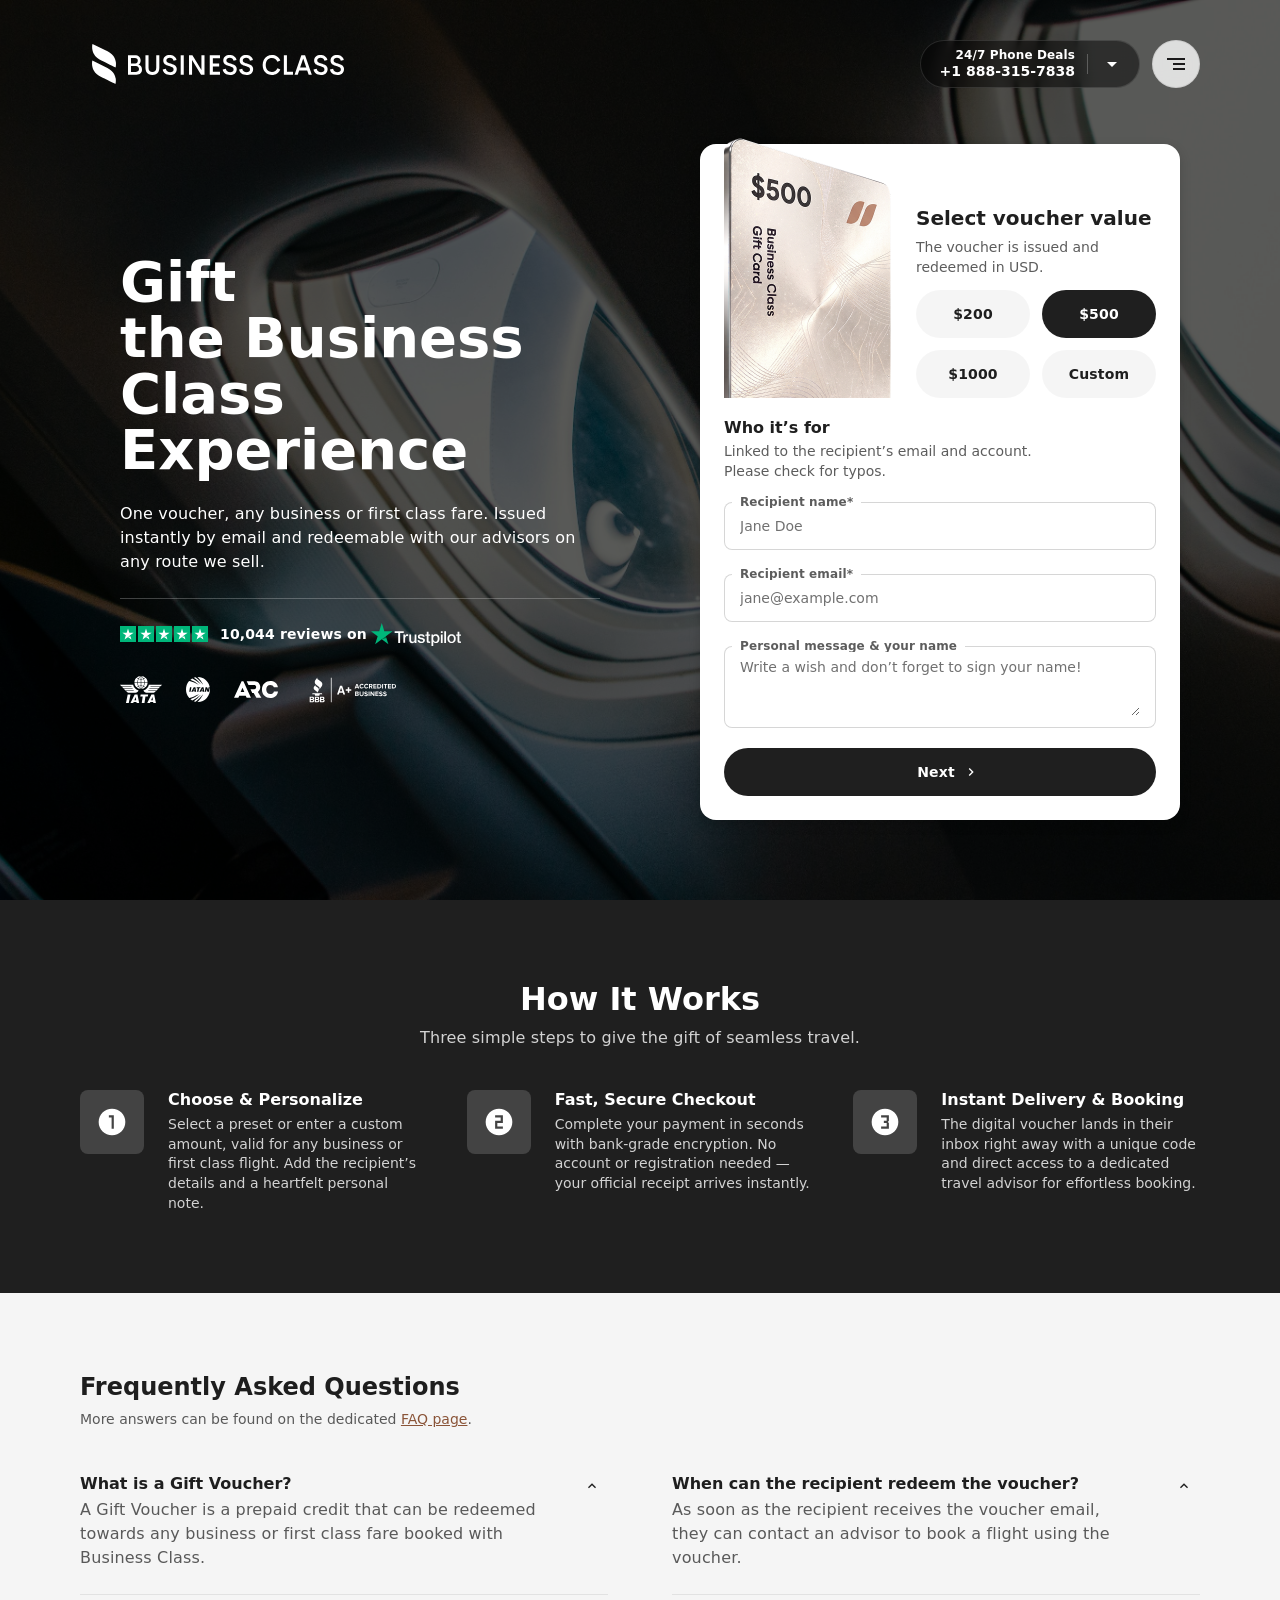
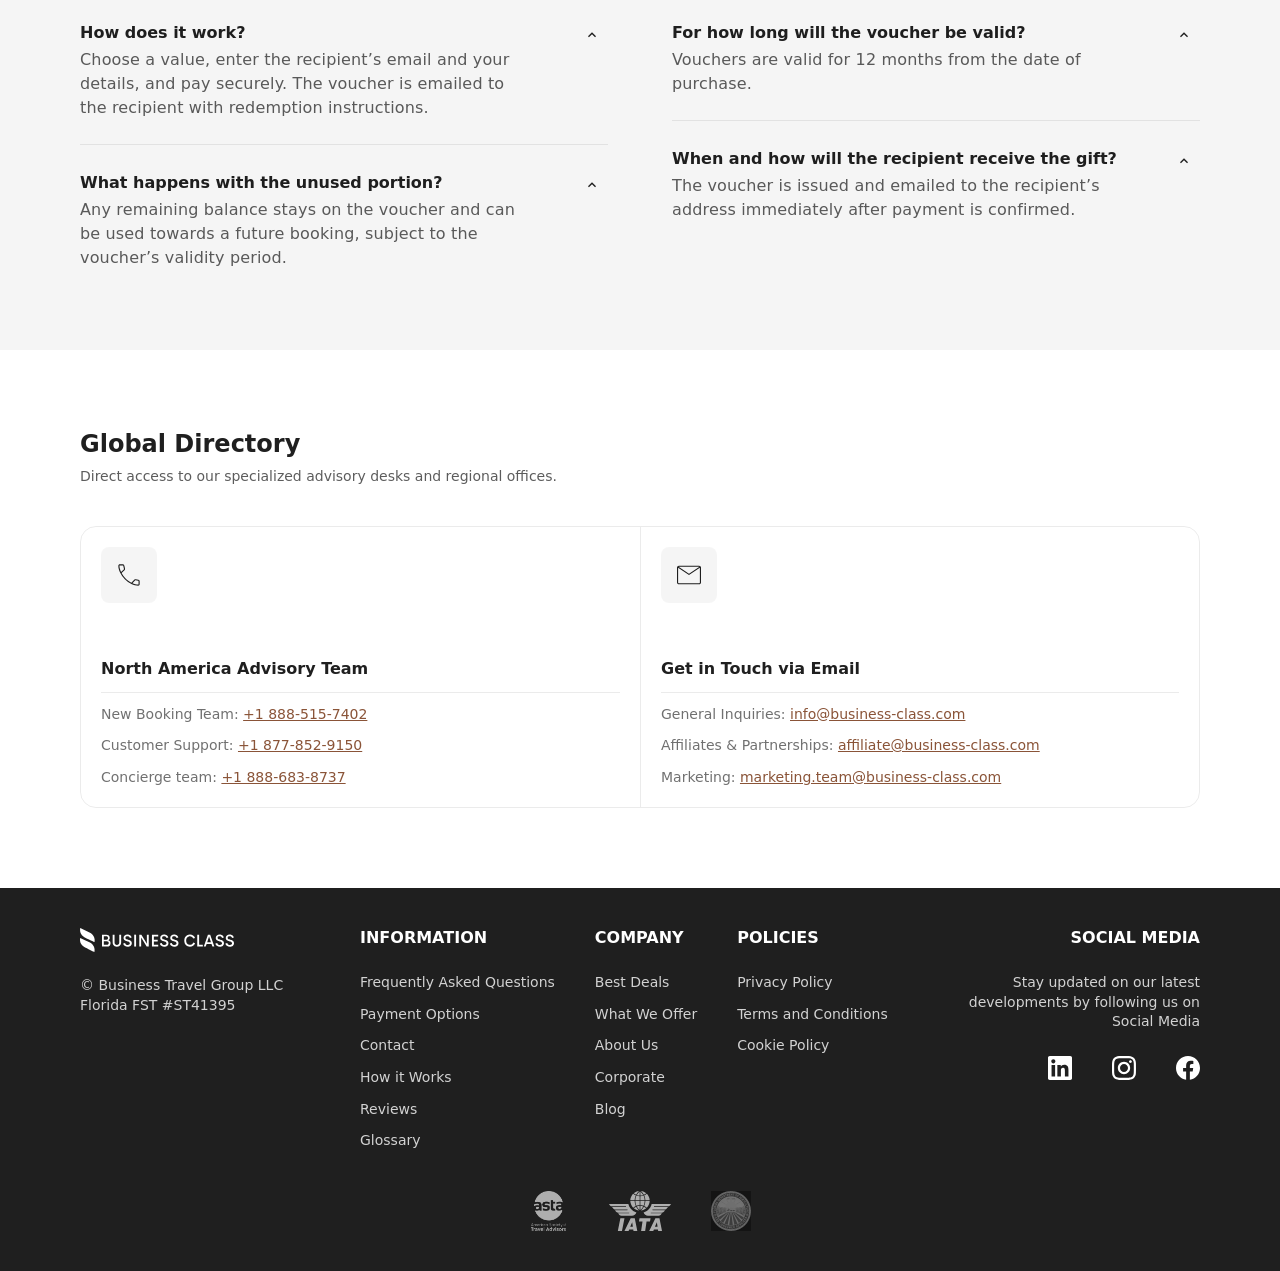
==== index.html @ 40e7d3b9 "Gift Card test page from the Business Class design system sandbox A static copy of sandbox/gift-card" ====
<!doctype html>
<html lang="en">
<head>
  <meta charset="utf-8">
  <meta name="viewport" content="width=device-width, initial-scale=1">
  <meta name="robots" content="noindex, nofollow">
  <title>Business Class — Gift Card (test)</title>
  <!-- A test page made of the Examples sections (#154, #157): its own address, http://127.0.0.1:8000/gift-card. Desktop only for now. -->
  <link rel="stylesheet" href="tokens.css">
  <link rel="stylesheet" href="base.css">
  <link rel="stylesheet" href="icons/icons.css">
  <link rel="stylesheet" href="components/button.css">
  <link rel="stylesheet" href="components/dropdown.css">
  <link rel="stylesheet" href="components/input.css">
  <link rel="stylesheet" href="components/menu.css">
  <link rel="stylesheet" href="components/heading-group.css">
  <link rel="stylesheet" href="components/accordion.css">
  <link rel="stylesheet" href="components/choice.css">
  <link rel="stylesheet" href="components/gift-form.css">
  <link rel="stylesheet" href="components/point.css">
  <link rel="stylesheet" href="components/directory.css">
  <link rel="stylesheet" href="sections/section.css">
  <link rel="stylesheet" href="sections/hero.css">
  <link rel="stylesheet" href="sections/points.css">
  <link rel="stylesheet" href="sections/faq.css">
  <link rel="stylesheet" href="sections/global-directory.css">
  <link rel="stylesheet" href="sections/footer.css">
</head>
<body>

<main>
  <!-- Gift Card Hero -->
  <section class="hero hero--gift-card" aria-labelledby="gift-hero-title">
    <div class="hero__media"><img class="hero__photo" src="images/gift-card-hero.jpg" alt=""></div>
    <div class="hero__inner">
      <header class="hero__header">
        <a class="hero__logo" href="#examples"><img src="images/logo-business-class.svg" alt="Business Class"></a>
        <div class="hero__actions">
          <button class="dropdown dropdown--phone dropdown--inverse" type="button" aria-haspopup="menu" aria-expanded="false" popovertarget="dropdown-call"><span class="dropdown__label"><span class="dropdown__caption">24/7 Phone Deals</span> <span class="dropdown__value">+1 888-315-7838</span></span><span class="dropdown__divider" aria-hidden="true"></span><span class="dropdown__icon icon icon--arrow-drop-down" aria-hidden="true"></span></button>
          <button class="button button--glass button--blur-default" type="button" aria-label="Open menu"><span class="button__icon icon icon--menu" aria-hidden="true"></span></button>
        </div>
      </header>
      <div class="hero__body">
        <div class="hero__text">
          <h1 class="hero__title" id="gift-hero-title">Gift<br>the Business Class Experience</h1>
          <p class="hero__lead">One voucher, any business or first class fare. Issued instantly by email and redeemable with our advisors on any route we sell.</p>
          <hr class="hero__divider">
          <p class="hero__rating"><span class="hero__stars" role="img" aria-label="Rated 5 out of 5"><img src="images/trustpilot-star.svg" alt=""><img src="images/trustpilot-star.svg" alt=""><img src="images/trustpilot-star.svg" alt=""><img src="images/trustpilot-star.svg" alt=""><img src="images/trustpilot-star.svg" alt=""></span> 10,044 reviews on <img class="hero__trustpilot" src="images/trustpilot-logo.svg" alt="Trustpilot"></p>
          <ul class="hero__badges" aria-label="Accreditations">
            <li><img src="images/badge-iata.svg" alt="IATA"></li>
            <li><img src="images/badge-iatan.svg" alt="IATAN"></li>
            <li><img src="images/badge-arc.svg" alt="ARC"></li>
            <li><img src="images/badge-bbb.svg" alt="BBB A+ Accredited Business"></li>
          </ul>
        </div>
        <div class="hero__form">
          <div class="gift-form">
            <form class="gift-form__step" data-step="value" aria-labelledby="gift-value-title" novalidate>
              <div class="gift-form__head">
                <div class="gift-form__media"><img class="gift-form__image" src="images/500.png" alt=""></div>
                <div class="gift-form__side">
                  <hgroup class="heading-group heading-group--sm"><h2 class="heading-group__title" id="gift-value-title" tabindex="-1">Select voucher value</h2><p class="heading-group__text" id="gift-value-text">The voucher is issued and redeemed in USD.</p></hgroup>
                  <fieldset class="choice" aria-labelledby="gift-value-title" aria-describedby="gift-value-text">
                    <label class="button button--secondary choice__option" for="gift-value-200"><input class="choice__radio" id="gift-value-200" type="radio" name="gift-value" value="200" data-image="images/200.png"><span class="button__label">$200</span></label>
                    <label class="button button--secondary choice__option" for="gift-value-500"><input class="choice__radio" id="gift-value-500" type="radio" name="gift-value" value="500" data-image="images/500.png" checked><span class="button__label">$500</span></label>
                    <label class="button button--secondary choice__option" for="gift-value-1000"><input class="choice__radio" id="gift-value-1000" type="radio" name="gift-value" value="1000" data-image="images/1000.png"><span class="button__label">$1000</span></label>
                    <label class="button button--secondary choice__option" for="gift-value-custom"><input class="choice__radio" id="gift-value-custom" type="radio" name="gift-value" value="custom" data-image="images/custom.png"><span class="button__label">Custom</span></label>
                    <div class="input input--strong choice__other"><div class="input__field"><span class="choice__currency" aria-hidden="true">$</span><input class="input__control choice__input" id="gift-value-amount" type="text" name="custom-value" inputmode="numeric" autocomplete="off" placeholder="Your amount" aria-label="Your amount, US dollars"><button class="input__action choice__apply" type="button" aria-label="Apply amount" aria-disabled="true" aria-describedby="gift-value-reason"><span class="input__icon icon icon--check-circle" aria-hidden="true"></span></button></div></div>
                    <p id="gift-value-reason" data-reason hidden>Type an amount first</p>
                  </fieldset>
                </div>
              </div>
              <div class="gift-form__body">
              <hgroup class="heading-group heading-group--xs"><h2 class="heading-group__title" id="gift-recipient-title">Who it’s for</h2><p class="heading-group__text" id="gift-recipient-text">Linked to the recipient’s email and account.<br>Please check for typos.</p></hgroup>
              <fieldset class="gift-form__fields" aria-labelledby="gift-recipient-title" aria-describedby="gift-recipient-text">
                <div class="input"><label class="input__label" for="gift-recipient-name">Recipient name<span aria-hidden="true">*</span></label><div class="input__field"><input class="input__control" id="gift-recipient-name" type="text" name="recipient-name" autocomplete="off" placeholder="Jane Doe" required></div></div>
                <div class="input"><label class="input__label" for="gift-recipient-email">Recipient email<span aria-hidden="true">*</span></label><div class="input__field"><input class="input__control" id="gift-recipient-email" type="email" name="recipient-email" autocomplete="off" placeholder="jane@example.com" required></div></div>
                <div class="input"><label class="input__label" for="gift-message">Personal message &amp; your name</label><div class="input__field"><textarea class="input__control" id="gift-message" name="message" rows="3" placeholder="Write a wish and don’t forget to sign your name!"></textarea></div></div>
              </fieldset>
              <button class="button gift-form__next" type="submit"><span class="button__label">Next</span><span class="button__icon icon icon--chevron-right" aria-hidden="true"></span></button>
              </div>
            </form>
            <form class="gift-form__step" data-step="payment" aria-labelledby="gift-payment-title" novalidate hidden>
              <div class="gift-form__head">
                <div class="gift-form__media"><img class="gift-form__image" src="images/500.png" alt=""></div>
                <div class="gift-form__side">
                  <hgroup class="heading-group heading-group--sm"><h2 class="heading-group__title" id="gift-payment-title" tabindex="-1">Payment details</h2><p class="heading-group__text">All transactions are secure and encrypted.</p></hgroup>
                  <hr class="gift-form__divider">
                  <div class="gift-form__order">
                    <h3 class="gift-form__order-title" id="gift-payment-order">Order</h3>
                    <dl>
                      <div class="gift-form__row"><dt>Voucher value:</dt><dd data-order="value">$500</dd></div>
                      <div class="gift-form__row"><dt>Recipient:</dt><dd data-order="recipient"></dd></div>
                      <div class="gift-form__row"><dt>Delivery:</dt><dd>Instant (Email)</dd></div>
                    </dl>
                  </div>
                </div>
              </div>
              <div class="gift-form__body">
              <div class="input"><label class="input__label" for="gift-email">Your email<span aria-hidden="true">*</span></label><div class="input__field"><input class="input__control" id="gift-email" type="email" name="email" autocomplete="email" placeholder="you@example.com" required></div></div>
              <div class="input"><label class="input__label" for="gift-card-number">Card number<span aria-hidden="true">*</span></label><div class="input__field"><input class="input__control" id="gift-card-number" type="text" name="card-number" inputmode="numeric" autocomplete="cc-number" placeholder="1234 1234 1234 1234" required><span class="input__images" role="img" aria-label="Mastercard, Visa, American Express, Discover"><img src="images/payment-mastercard.svg" alt=""><img src="images/payment-visa.svg" alt=""><img src="images/payment-amex.svg" alt=""><img src="images/payment-discover.svg" alt=""></span></div></div>
              <div class="gift-form__pair">
                <div class="input"><label class="input__label" for="gift-card-expiry">Expiration date<span aria-hidden="true">*</span></label><div class="input__field"><input class="input__control" id="gift-card-expiry" type="text" name="card-expiry" inputmode="numeric" autocomplete="cc-exp" placeholder="MM/YY" required></div></div>
                <div class="input"><label class="input__label" for="gift-card-csc">Security code<span aria-hidden="true">*</span></label><div class="input__field"><input class="input__control" id="gift-card-csc" type="text" name="card-csc" inputmode="numeric" autocomplete="cc-csc" placeholder="CVC" required><span class="input__icon icon icon--cvc" aria-hidden="true"></span></div></div>
              </div>
              <div class="gift-form__pair">
                <div class="input"><label class="input__label" for="gift-country">Country<span aria-hidden="true">*</span></label><div class="input__field"><select class="input__control" id="gift-country" name="country" autocomplete="country" required>
                  <option value="US" selected>United States</option>
                  <option value="CA">Canada</option>
                  <option value="GB">United Kingdom</option>
                  <option value="IE">Ireland</option>
                  <option value="FR">France</option>
                  <option value="DE">Germany</option>
                  <option value="IT">Italy</option>
                  <option value="ES">Spain</option>
                  <option value="AU">Australia</option>
                  <option value="AE">United Arab Emirates</option>
                </select><span class="input__icon icon icon--arrow-drop-down" aria-hidden="true"></span></div></div>
                <div class="input"><label class="input__label" for="gift-postal-code">ZIP code<span aria-hidden="true">*</span></label><div class="input__field"><input class="input__control" id="gift-postal-code" type="text" name="postal-code" autocomplete="postal-code" placeholder="12345" required></div></div>
              </div>
              <p class="gift-form__terms">By continuing, you agree to our <a href="#examples">Terms and Conditions</a>.</p>
              <div class="gift-form__actions">
                <button class="button button--secondary gift-form__back" type="button"><span class="button__icon icon icon--chevron-left" aria-hidden="true"></span><span class="button__label">Back</span></button>
                <button class="button gift-form__pay" type="submit"><span class="button__label">Pay $500</span><span class="button__icon icon icon--verified-user" aria-hidden="true"></span></button>
              </div>
              </div>
            </form>
            <div class="gift-form__step" data-step="done" role="region" aria-labelledby="gift-done-title" hidden>
              <div class="gift-form__head">
                <div class="gift-form__media"><img class="gift-form__image" src="images/500.png" alt=""></div>
                <div class="gift-form__side">
                  <span class="gift-form__done-icon icon icon--check" aria-hidden="true"></span>
                  <hgroup class="heading-group heading-group--sm"><h2 class="heading-group__title" id="gift-done-title" tabindex="-1">Thank You for Your Purchase.</h2><p class="heading-group__text">Your gift voucher card is on the way.<br>Delivering to the recipient by email — no further action needed.</p></hgroup>
                </div>
              </div>
              <div class="gift-form__body">
              <hr class="gift-form__divider">
                  <div class="gift-form__order">
                    <h3 class="gift-form__order-title" id="gift-done-order">Order</h3>
                    <dl>
                      <div class="gift-form__row"><dt>Voucher value:</dt><dd data-order="value">$500</dd></div>
                      <div class="gift-form__row"><dt>Recipient:</dt><dd data-order="recipient"></dd></div>
                      <div class="gift-form__row"><dt>Delivery:</dt><dd>Instant (Email)</dd></div>
                    </dl>
                  </div>
              <hr class="gift-form__divider">
              <a class="button gift-form__home" href="home-page"><span class="button__label">Go to Home Page</span></a>
              </div>
            </div>
          </div>
        </div>
      </div>
    </div>
  </section>

  <!-- How It Works -->
  <section class="section section--inverse points" aria-labelledby="points-title">
    <div class="points__inner">
      <hgroup class="heading-group heading-group--lg heading-group--center heading-group--inverse"><h2 class="heading-group__title" id="points-title">How It Works</h2><p class="heading-group__text">Three simple steps to give the gift of seamless travel.</p></hgroup>
      <ol class="points__list">
        <li class="point point--inverse"><span class="point__icon"><span class="icon icon--counter-1" aria-hidden="true"></span></span><hgroup class="heading-group heading-group--xs heading-group--inverse"><h3 class="heading-group__title">Choose &amp; Personalize</h3><p class="heading-group__text">Select a preset or enter a custom amount, valid for any business or first class flight. Add the recipient’s details and a heartfelt personal note.</p></hgroup></li>
        <li class="point point--inverse"><span class="point__icon"><span class="icon icon--counter-2" aria-hidden="true"></span></span><hgroup class="heading-group heading-group--xs heading-group--inverse"><h3 class="heading-group__title">Fast, Secure Checkout</h3><p class="heading-group__text">Complete your payment in seconds with bank-grade encryption. No account or registration needed — your official receipt arrives instantly.</p></hgroup></li>
        <li class="point point--inverse"><span class="point__icon"><span class="icon icon--counter-3" aria-hidden="true"></span></span><hgroup class="heading-group heading-group--xs heading-group--inverse"><h3 class="heading-group__title">Instant Delivery &amp; Booking</h3><p class="heading-group__text">The digital voucher lands in their inbox right away with a unique code and direct access to a dedicated travel advisor for effortless booking.</p></hgroup></li>
      </ol>
    </div>
  </section>

  <!-- FAQ -->
  <section class="section section--subtle faq" aria-labelledby="faq-title">
    <div class="faq__inner">
      <hgroup class="heading-group"><h2 class="heading-group__title" id="faq-title">Frequently Asked Questions</h2><p class="heading-group__text">More answers can be found on the dedicated <a href="#examples">FAQ page</a>.</p></hgroup>
      <div class="faq__columns">
        <div class="faq__column">
          <div class="accordion"><h3 class="accordion__heading"><button class="accordion__toggle" type="button" id="faq-q1" aria-labelledby="faq-q1-text" aria-expanded="true" aria-controls="faq-a1"><span class="accordion__question" id="faq-q1-text">What is a Gift Voucher?</span><span class="button button--sm button--ghost accordion__icon"><span class="button__icon icon icon--expand-less" aria-hidden="true"></span></span></button></h3><div class="accordion__answer" id="faq-a1" role="region" aria-labelledby="faq-q1"><p>A Gift Voucher is a prepaid credit that can be redeemed towards any business or first class fare booked with Business Class.</p></div></div>
          <div class="accordion"><h3 class="accordion__heading"><button class="accordion__toggle" type="button" id="faq-q2" aria-labelledby="faq-q2-text" aria-expanded="true" aria-controls="faq-a2"><span class="accordion__question" id="faq-q2-text">How does it work?</span><span class="button button--sm button--ghost accordion__icon"><span class="button__icon icon icon--expand-less" aria-hidden="true"></span></span></button></h3><div class="accordion__answer" id="faq-a2" role="region" aria-labelledby="faq-q2"><p>Choose a value, enter the recipient’s email and your details, and pay securely. The voucher is emailed to the recipient with redemption instructions.</p></div></div>
          <div class="accordion"><h3 class="accordion__heading"><button class="accordion__toggle" type="button" id="faq-q3" aria-labelledby="faq-q3-text" aria-expanded="true" aria-controls="faq-a3"><span class="accordion__question" id="faq-q3-text">What happens with the unused portion?</span><span class="button button--sm button--ghost accordion__icon"><span class="button__icon icon icon--expand-less" aria-hidden="true"></span></span></button></h3><div class="accordion__answer" id="faq-a3" role="region" aria-labelledby="faq-q3"><p>Any remaining balance stays on the voucher and can be used towards a future booking, subject to the voucher’s validity period.</p></div></div>
        </div>
        <div class="faq__column">
          <div class="accordion"><h3 class="accordion__heading"><button class="accordion__toggle" type="button" id="faq-q4" aria-labelledby="faq-q4-text" aria-expanded="true" aria-controls="faq-a4"><span class="accordion__question" id="faq-q4-text">When can the recipient redeem the voucher?</span><span class="button button--sm button--ghost accordion__icon"><span class="button__icon icon icon--expand-less" aria-hidden="true"></span></span></button></h3><div class="accordion__answer" id="faq-a4" role="region" aria-labelledby="faq-q4"><p>As soon as the recipient receives the voucher email, they can contact an advisor to book a flight using the voucher.</p></div></div>
          <div class="accordion"><h3 class="accordion__heading"><button class="accordion__toggle" type="button" id="faq-q5" aria-labelledby="faq-q5-text" aria-expanded="true" aria-controls="faq-a5"><span class="accordion__question" id="faq-q5-text">For how long will the voucher be valid?</span><span class="button button--sm button--ghost accordion__icon"><span class="button__icon icon icon--expand-less" aria-hidden="true"></span></span></button></h3><div class="accordion__answer" id="faq-a5" role="region" aria-labelledby="faq-q5"><p>Vouchers are valid for 12 months from the date of purchase.</p></div></div>
          <div class="accordion"><h3 class="accordion__heading"><button class="accordion__toggle" type="button" id="faq-q6" aria-labelledby="faq-q6-text" aria-expanded="true" aria-controls="faq-a6"><span class="accordion__question" id="faq-q6-text">When and how will the recipient receive the gift?</span><span class="button button--sm button--ghost accordion__icon"><span class="button__icon icon icon--expand-less" aria-hidden="true"></span></span></button></h3><div class="accordion__answer" id="faq-a6" role="region" aria-labelledby="faq-q6"><p>The voucher is issued and emailed to the recipient’s address immediately after payment is confirmed.</p></div></div>
        </div>
      </div>
    </div>
  </section>

  <!-- Global Directory -->
  <section class="section global-directory" aria-labelledby="directory-title">
    <div class="global-directory__inner">
      <hgroup class="heading-group"><h2 class="heading-group__title" id="directory-title">Global Directory</h2><p class="heading-group__text">Direct access to our specialized advisory desks and regional offices.</p></hgroup>
      <ul class="directory" aria-label="Contacts">
        <li class="directory__card"><span class="directory__icon"><span class="icon icon--phone" aria-hidden="true"></span></span><h3 class="directory__title" id="directory-phone-title">North America Advisory Team</h3>
          <ul class="directory__list" aria-labelledby="directory-phone-title">
            <li>New Booking Team: <a href="tel:+18885157402">+1 888-515-7402</a></li>
            <li>Customer Support: <a href="tel:+18778529150">+1 877-852-9150</a></li>
            <li>Concierge team: <a href="tel:+18886838737">+1 888-683-8737</a></li>
          </ul></li>
        <li class="directory__card"><span class="directory__icon"><span class="icon icon--mail" aria-hidden="true"></span></span><h3 class="directory__title" id="directory-mail-title">Get in Touch via Email</h3>
          <ul class="directory__list" aria-labelledby="directory-mail-title">
            <li>General Inquiries: <a href="mailto:info@business-class.com">info@business-class.com</a></li>
            <li>Affiliates &amp; Partnerships: <a href="mailto:affiliate@business-class.com">affiliate@business-class.com</a></li>
            <li>Marketing: <a href="mailto:marketing.team@business-class.com">marketing.team@business-class.com</a></li>
          </ul></li>
      </ul>
    </div>
  </section>
</main>

<footer class="section section--inverse footer">
    <div class="footer__inner">
      <div class="footer__top">
        <div class="footer__brand"><a href="#examples"><img class="footer__logo" src="images/logo-business-class-24.svg" alt="Business Class"></a><p class="footer__legal">© Business Travel Group LLC<br>Florida FST #ST41395</p></div>
        <nav class="footer__nav" aria-label="Footer">
            <div class="footer__group"><h2 class="footer__title">Information</h2>
              <ul class="footer__links">
              <li><a href="#examples">Frequently Asked Questions</a></li>
              <li><a href="#examples">Payment Options</a></li>
              <li><a href="#examples">Contact</a></li>
              <li><a href="#examples">How it Works</a></li>
              <li><a href="#examples">Reviews</a></li>
              <li><a href="#examples">Glossary</a></li>
              </ul></div>
            <div class="footer__group"><h2 class="footer__title">Company</h2>
              <ul class="footer__links">
              <li><a href="#examples">Best Deals</a></li>
              <li><a href="#examples">What We Offer</a></li>
              <li><a href="#examples">About Us</a></li>
              <li><a href="#examples">Corporate</a></li>
              <li><a href="#examples">Blog</a></li>
              </ul></div>
            <div class="footer__group"><h2 class="footer__title">Policies</h2>
              <ul class="footer__links">
              <li><a href="#examples">Privacy Policy</a></li>
              <li><a href="#examples">Terms and Conditions</a></li>
              <li><a href="#examples">Cookie Policy</a></li>
              </ul></div>
        </nav>
        <div class="footer__media"><h2 class="footer__title">Social media</h2><p class="footer__note">Stay updated on our latest developments by following us on Social Media</p><ul class="footer__social" aria-label="Social media"><li><a href="#examples" aria-label="Business Class on LinkedIn"><span class="icon icon--linkedin" aria-hidden="true"></span></a></li><li><a href="#examples" aria-label="Business Class on Instagram"><span class="icon icon--instagram" aria-hidden="true"></span></a></li><li><a href="#examples" aria-label="Business Class on Facebook"><span class="icon icon--facebook" aria-hidden="true"></span></a></li></ul></div>
      </div>
      <ul class="footer__badges" aria-label="Accreditations"><li><span role="img" aria-label="ASTA, American Society of Travel Advisors"><span class="icon icon--asta" aria-hidden="true"></span></span></li><li><img src="images/badge-iata-40.svg" alt="IATA"></li><li><img src="images/badge-fda.png" alt="Florida Department of Agriculture and Consumer Services"></li></ul>
    </div>
  </footer>

<!-- The call menu of the header: copied from the Examples page. -->
<div class="menu menu--caption call-menu" id="dropdown-call" role="menu" aria-label="Call" popover>
          <a class="menu__option" role="menuitem" href="tel:+18883157838" tabindex="-1" aria-label="Call 24/7 Phone Deals, USA 888-315-7838"><span class="menu__caption">24/7 Phone Deals</span><span class="menu__label">USA 888-315-7838</span></a>
          <a class="menu__option" role="menuitem" href="tel:+18778529150" tabindex="-1" aria-label="Call Customer Service, USA 877-852-9150"><span class="menu__caption">Customer Service</span><span class="menu__label">USA 877-852-9150</span></a>
        </div>

  <script type="module" src="page.js"></script>
  <script type="module" src="components/modality.js"></script>
  <script type="module" src="components/menu.js"></script>
  <script type="module" src="components/dropdown.js"></script>
  <script type="module" src="components/contact-form.js"></script>
  <script type="module" src="components/choice.js"></script>
  <script type="module" src="components/gift-form.js"></script>
  <script type="module" src="components/accordion.js"></script>
</body>
</html>
---- tokens.css ----
/* Generated by scripts/css.mjs from json/ — do not edit. */

:root {
  --aspect-ratio-4x5: 4 / 5;
  --aspect-ratio-1x1: 1 / 1;
  --aspect-ratio-4x3: 4 / 3;
  --aspect-ratio-3x2: 3 / 2;
  --aspect-ratio-16x9: 16 / 9;
  --blur-0: 0px;
  --blur-4: 4px;
  --blur-8: 8px;
  --blur-12: 12px;
  --blur-16: 16px;
  --blur-24: 24px;
  --blur-32: 32px;
  --blur-48: 48px;
  --border-width-0: 0px;
  --border-width-1: 1px;
  --border-width-2: 2px;
  --border-width-4: 4px;
  --border-width-hairline: 0.5px;
  --duration-0: 0ms;
  --duration-50: 50ms;
  --duration-100: 100ms;
  --duration-150: 150ms;
  --duration-200: 200ms;
  --duration-250: 250ms;
  --duration-300: 300ms;
  --duration-400: 400ms;
  --duration-500: 500ms;
  --duration-700: 700ms;
  --duration-1000: 1000ms;
  --duration-3000: 3000ms;
  --easing-linear: cubic-bezier(0, 0, 1, 1);
  --easing-standard: cubic-bezier(0.2, 0, 0, 1);
  --easing-standard-accelerate: cubic-bezier(0.3, 0, 1, 1);
  --easing-standard-decelerate: cubic-bezier(0, 0, 0, 1);
  --easing-emphasized-accelerate: cubic-bezier(0.3, 0, 0.8, 0.15);
  --easing-emphasized-decelerate: cubic-bezier(0.05, 0.7, 0.1, 1);
  --font-family-gilroy: Gilroy, system-ui, -apple-system, "Segoe UI", Roboto, Arial, sans-serif;
  --font-size-10: 10px;
  --font-size-12: 12px;
  --font-size-14: 14px;
  --font-size-16: 16px;
  --font-size-18: 18px;
  --font-size-20: 20px;
  --font-size-24: 24px;
  --font-size-28: 28px;
  --font-size-32: 32px;
  --font-size-40: 40px;
  --font-size-48: 48px;
  --font-size-56: 56px;
  --font-size-64: 64px;
  --font-size-72: 72px;
  --font-size-80: 80px;
  --font-size-96: 96px;
  --font-weight-100: 100;
  --font-weight-200: 200;
  --font-weight-300: 300;
  --font-weight-400: 400;
  --font-weight-500: 500;
  --font-weight-600: 600;
  --font-weight-700: 700;
  --font-weight-800: 800;
  --font-weight-900: 900;
  --font-weight-950: 950;
  --letter-spacing-0: 0em;
  --letter-spacing-1: 0.01em;
  --letter-spacing-2: 0.02em;
  --letter-spacing-5: 0.05em;
  --letter-spacing-10: 0.1em;
  --letter-spacing-neg-4: -0.04em;
  --letter-spacing-neg-3: -0.03em;
  --letter-spacing-neg-2: -0.02em;
  --letter-spacing-neg-1: -0.01em;
  --line-height-90: 0.9;
  --line-height-100: 1;
  --line-height-110: 1.1;
  --line-height-120: 1.2;
  --line-height-130: 1.3;
  --line-height-140: 1.4;
  --line-height-150: 1.5;
  --line-height-160: 1.6;
  --opacity-0: 0;
  --opacity-2: 0.02;
  --opacity-4: 0.04;
  --opacity-8: 0.08;
  --opacity-12: 0.12;
  --opacity-16: 0.16;
  --opacity-24: 0.24;
  --opacity-32: 0.32;
  --opacity-40: 0.4;
  --opacity-48: 0.48;
  --opacity-56: 0.56;
  --opacity-64: 0.64;
  --opacity-80: 0.8;
  --opacity-88: 0.88;
  --opacity-96: 0.96;
  --opacity-100: 1;
  --palette-black: #000000;
  --palette-white: #ffffff;
  --palette-transparent: #00000000;
  --palette-gray-2: #fafafa;
  --palette-gray-4: #f5f5f5;
  --palette-gray-8: #ebebeb;
  --palette-gray-12: #e0e0e0;
  --palette-gray-16: #d6d6d6;
  --palette-gray-24: #c2c2c2;
  --palette-gray-32: #adadad;
  --palette-gray-40: #999999;
  --palette-gray-48: #858585;
  --palette-gray-56: #707070;
  --palette-gray-64: #5c5c5c;
  --palette-gray-80: #333333;
  --palette-gray-88: #1f1f1f;
  --palette-gray-96: #0a0a0a;
  --palette-black-alpha-2: #00000005;
  --palette-black-alpha-4: #0000000a;
  --palette-black-alpha-8: #00000014;
  --palette-black-alpha-12: #0000001f;
  --palette-black-alpha-16: #00000029;
  --palette-black-alpha-24: #0000003d;
  --palette-black-alpha-32: #00000052;
  --palette-black-alpha-40: #00000066;
  --palette-black-alpha-48: #0000007a;
  --palette-black-alpha-56: #0000008f;
  --palette-black-alpha-64: #000000a3;
  --palette-black-alpha-80: #000000cc;
  --palette-black-alpha-88: #000000e0;
  --palette-black-alpha-96: #000000f5;
  --palette-white-alpha-2: #ffffff05;
  --palette-white-alpha-4: #ffffff0a;
  --palette-white-alpha-8: #ffffff14;
  --palette-white-alpha-12: #ffffff1f;
  --palette-white-alpha-16: #ffffff29;
  --palette-white-alpha-24: #ffffff3d;
  --palette-white-alpha-32: #ffffff52;
  --palette-white-alpha-40: #ffffff66;
  --palette-white-alpha-48: #ffffff7a;
  --palette-white-alpha-56: #ffffff8f;
  --palette-white-alpha-64: #ffffffa3;
  --palette-white-alpha-80: #ffffffcc;
  --palette-white-alpha-88: #ffffffe0;
  --palette-white-alpha-96: #fffffff5;
  --palette-red-45: #a3010e;
  --palette-red-50: #b90f16;
  --palette-red-55: #cb2a28;
  --palette-red-60: #e43230;
  --palette-green-45: #1d6531;
  --palette-green-50: #2e743f;
  --palette-green-55: #3e834d;
  --palette-green-60: #4d925b;
  --palette-green-65: #55a365;
  --palette-bronze-50: #8a5438;
  --palette-bronze-55: #996246;
  --palette-bronze-65: #b3826a;
  --palette-bronze-70: #c79072;
  --palette-bronze-95: #f2ede9;
  --palette-red-alpha-8: #e4323014;
  --palette-red-alpha-16: #e4323029;
  --palette-red-alpha-24: #e432303d;
  --palette-green-alpha-8: #55a36514;
  --palette-green-alpha-12: #55a3651f;
  --palette-green-alpha-16: #55a36529;
  --radius-0: 0px;
  --radius-2: 2px;
  --radius-4: 4px;
  --radius-8: 8px;
  --radius-12: 12px;
  --radius-16: 16px;
  --radius-24: 24px;
  --radius-32: 32px;
  --radius-40: 40px;
  --radius-48: 48px;
  --radius-full: 9999px;
  --sizing-0: 0px;
  --sizing-4: 4px;
  --sizing-8: 8px;
  --sizing-12: 12px;
  --sizing-16: 16px;
  --sizing-20: 20px;
  --sizing-24: 24px;
  --sizing-32: 32px;
  --sizing-40: 40px;
  --sizing-44: 44px;
  --sizing-48: 48px;
  --sizing-56: 56px;
  --sizing-60: 60px;
  --sizing-64: 64px;
  --sizing-80: 80px;
  --sizing-120: 120px;
  --sizing-160: 160px;
  --sizing-200: 200px;
  --sizing-240: 240px;
  --sizing-280: 280px;
  --sizing-320: 320px;
  --sizing-375: 375px;
  --sizing-400: 400px;
  --sizing-466: 466px;
  --sizing-480: 480px;
  --sizing-560: 560px;
  --sizing-600: 600px;
  --sizing-640: 640px;
  --sizing-720: 720px;
  --sizing-768: 768px;
  --sizing-800: 800px;
  --sizing-890: 890px;
  --sizing-960: 960px;
  --sizing-1024: 1024px;
  --sizing-1280: 1280px;
  --sizing-1440: 1440px;
  --sizing-1536: 1536px;
  --sizing-1920: 1920px;
  --sizing-2560: 2560px;
  --sizing-3840: 3840px;
  --spacing-0: 0px;
  --spacing-1: 1px;
  --spacing-2: 2px;
  --spacing-4: 4px;
  --spacing-8: 8px;
  --spacing-12: 12px;
  --spacing-16: 16px;
  --spacing-20: 20px;
  --spacing-24: 24px;
  --spacing-32: 32px;
  --spacing-40: 40px;
  --spacing-48: 48px;
  --spacing-56: 56px;
  --spacing-64: 64px;
  --spacing-80: 80px;
  --spacing-120: 120px;
  --spacing-160: 160px;
  --spacing-200: 200px;
  --spacing-neg-4: -4px;
  --z-index-0: 0;
  --z-index-10: 10;
  --z-index-100: 100;
  --z-index-200: 200;
  --z-index-300: 300;
  --z-index-400: 400;
  --z-index-500: 500;
  --z-index-1000: 1000;
  --z-index-9000: 9000;
  --effect-backdrop-subtle: var(--blur-4);
  --effect-backdrop-default: var(--blur-8);
  --effect-backdrop-strong: var(--blur-16);
  --elevation-sm: var(--spacing-0) var(--spacing-2) var(--blur-4) var(--spacing-0) var(--palette-black-alpha-16);
  --elevation-md: var(--spacing-0) var(--spacing-4) var(--blur-12) var(--spacing-0) var(--palette-black-alpha-16);
  --elevation-lg: var(--spacing-0) var(--spacing-8) var(--blur-24) var(--spacing-neg-4) var(--palette-black-alpha-24);
  --layer-base: var(--z-index-0);
  --layer-raised: var(--z-index-10);
  --layer-sticky: var(--z-index-100);
  --layer-overlay: var(--z-index-200);
  --layer-modal: var(--z-index-300);
  --layer-dropdown: var(--z-index-400);
  --layer-popover: var(--z-index-500);
  --layer-tooltip: var(--z-index-1000);
  --layer-toast: var(--z-index-9000);
  --motion-duration-instant: var(--duration-0);
  --motion-duration-fast: var(--duration-100);
  --motion-duration-normal: var(--duration-200);
  --motion-duration-slow: var(--duration-300);
  --motion-duration-slower: var(--duration-500);
  --motion-duration-marquee: var(--duration-3000);
  --motion-easing-move: var(--easing-standard);
  --motion-easing-enter: var(--easing-standard-decelerate);
  --motion-easing-exit: var(--easing-standard-accelerate);
  --motion-easing-enter-emphasized: var(--easing-emphasized-decelerate);
  --motion-easing-exit-emphasized: var(--easing-emphasized-accelerate);
  --motion-easing-linear: var(--easing-linear);
  --shape-button: var(--radius-full);
  --shape-tag: var(--radius-full);
  --shape-indicator: var(--radius-full);
  --shape-input: var(--radius-8);
  --shape-menu: var(--radius-8);
  --shape-menu-item: var(--radius-4);
  --shape-card: var(--radius-16);
  --shape-container-default: var(--radius-0);
  --shape-container-inset: var(--radius-24);
  --shape-container-flush: var(--radius-40);
  --shape-image-sm: var(--radius-16);
  --shape-image-lg: var(--radius-24);
  --shape-icon-container-sm: var(--radius-8);
  --shape-icon-container-lg: var(--radius-12);
  --shape-modal-default: var(--radius-16);
  --shape-modal-promo: var(--radius-40);
  --size-breakpoint-mobile: var(--sizing-0);
  --size-breakpoint-tablet: var(--sizing-600);
  --size-breakpoint-desktop: var(--sizing-1024);
  --size-icon-xs: var(--sizing-16);
  --size-icon-sm: var(--sizing-20);
  --size-icon-md: var(--sizing-24);
  --size-icon-lg: var(--sizing-32);
  --size-icon-xl: var(--sizing-40);
  --size-icon-2xl: var(--sizing-64);
  --size-avatar-sm: var(--sizing-24);
  --size-avatar-md: var(--sizing-32);
  --size-avatar-lg: var(--sizing-48);
  --size-avatar-xl: var(--sizing-80);
  --size-touch-target-min: var(--sizing-44);
  --size-border-default: var(--border-width-1);
  --size-border-strong: var(--border-width-2);
  --size-focus-ring-width: var(--border-width-2);
  --size-focus-ring-offset: var(--spacing-2);
  --size-list-trailing: var(--sizing-40);
  --size-indicator-dot: var(--sizing-8);
  --size-indicator-active: var(--sizing-32);
  --size-content-max-width: var(--sizing-1280);
  --size-text-width-sm: var(--sizing-480);
  --size-text-width-md: var(--sizing-640);
  --size-text-width-lg: var(--sizing-800);
  --size-media-4x5: var(--aspect-ratio-4x5);
  --size-media-1x1: var(--aspect-ratio-1x1);
  --size-media-4x3: var(--aspect-ratio-4x3);
  --size-media-3x2: var(--aspect-ratio-3x2);
  --size-media-16x9: var(--aspect-ratio-16x9);
  --size-container-width-120: var(--sizing-120);
  --size-container-width-160: var(--sizing-160);
  --size-container-width-240: var(--sizing-240);
  --size-container-width-320: var(--sizing-320);
  --size-container-width-400: var(--sizing-400);
  --size-container-width-480: var(--sizing-480);
  --size-container-width-640: var(--sizing-640);
  --size-container-height-160: var(--sizing-160);
  --size-container-height-200: var(--sizing-200);
  --size-container-height-240: var(--sizing-240);
  --size-container-height-280: var(--sizing-280);
  --size-container-height-320: var(--sizing-320);
  --size-container-height-400: var(--sizing-400);
  --size-container-height-480: var(--sizing-480);
  --size-container-height-640: var(--sizing-640);
  --size-container-height-800: var(--sizing-800);
  --size-container-height-960: var(--sizing-960);
  --space-component-px-2xs: var(--spacing-4);
  --space-component-px-xs: var(--spacing-8);
  --space-component-px-sm: var(--spacing-12);
  --space-component-px-md: var(--spacing-16);
  --space-component-px-lg: var(--spacing-20);
  --space-component-px-xl: var(--spacing-24);
  --space-component-px-2xl: var(--spacing-32);
  --space-component-py-2xs: var(--spacing-4);
  --space-component-py-xs: var(--spacing-8);
  --space-component-py-sm: var(--spacing-12);
  --space-component-py-md: var(--spacing-16);
  --space-component-py-lg: var(--spacing-20);
  --space-component-py-xl: var(--spacing-24);
  --space-component-py-2xl: var(--spacing-32);
  --space-component-gap-2xs: var(--spacing-2);
  --space-component-gap-xs: var(--spacing-4);
  --space-component-gap-sm: var(--spacing-8);
  --space-component-gap-md: var(--spacing-12);
  --space-component-gap-lg: var(--spacing-16);
  --space-component-gap-xl: var(--spacing-20);
  --space-component-gap-2xl: var(--spacing-24);
  --space-component-optical-min: var(--spacing-1);
  --space-paragraph-sm: var(--spacing-8);
  --space-paragraph-md: var(--spacing-12);
  --space-paragraph-lg: var(--spacing-16);
  --state-opacity-muted: var(--opacity-64);
  --typography-title-md-font-family: var(--font-family-gilroy);
  --typography-title-md-font-size: var(--font-size-16);
  --typography-title-md-font-weight: var(--font-weight-600);
  --typography-title-md-line-height: var(--line-height-130);
  --typography-title-md-letter-spacing: var(--letter-spacing-0);
  --typography-title-sm-font-family: var(--font-family-gilroy);
  --typography-title-sm-font-size: var(--font-size-14);
  --typography-title-sm-font-weight: var(--font-weight-700);
  --typography-title-sm-line-height: var(--line-height-120);
  --typography-title-sm-letter-spacing: var(--letter-spacing-0);
  --typography-body-lg-font-family: var(--font-family-gilroy);
  --typography-body-lg-font-size: var(--font-size-16);
  --typography-body-lg-font-weight: var(--font-weight-500);
  --typography-body-lg-line-height: var(--line-height-150);
  --typography-body-lg-letter-spacing: var(--letter-spacing-1);
  --typography-body-md-font-family: var(--font-family-gilroy);
  --typography-body-md-font-size: var(--font-size-14);
  --typography-body-md-font-weight: var(--font-weight-500);
  --typography-body-md-line-height: var(--line-height-140);
  --typography-body-md-letter-spacing: var(--letter-spacing-0);
  --typography-body-sm-font-family: var(--font-family-gilroy);
  --typography-body-sm-font-size: var(--font-size-12);
  --typography-body-sm-font-weight: var(--font-weight-500);
  --typography-body-sm-line-height: var(--line-height-130);
  --typography-body-sm-letter-spacing: var(--letter-spacing-1);
  --typography-label-lg-font-family: var(--font-family-gilroy);
  --typography-label-lg-font-size: var(--font-size-14);
  --typography-label-lg-font-weight: var(--font-weight-600);
  --typography-label-lg-line-height: var(--line-height-100);
  --typography-label-lg-letter-spacing: var(--letter-spacing-1);
  --typography-label-md-font-family: var(--font-family-gilroy);
  --typography-label-md-font-size: var(--font-size-12);
  --typography-label-md-font-weight: var(--font-weight-600);
  --typography-label-md-line-height: var(--line-height-100);
  --typography-label-md-letter-spacing: var(--letter-spacing-1);
  --typography-label-sm-font-family: var(--font-family-gilroy);
  --typography-label-sm-font-size: var(--font-size-10);
  --typography-label-sm-font-weight: var(--font-weight-600);
  --typography-label-sm-line-height: var(--line-height-100);
  --typography-label-sm-letter-spacing: var(--letter-spacing-1);
  --color-bg-canvas-default: var(--palette-white);
  --color-bg-section-default: var(--palette-white);
  --color-bg-section-sunken: var(--palette-black-alpha-2);
  --color-bg-section-subtle: var(--palette-black-alpha-4);
  --color-bg-section-accent: var(--palette-bronze-95);
  --color-bg-section-transparent: var(--palette-transparent);
  --color-bg-section-inverse-default: var(--palette-black-alpha-88);
  --color-bg-overlay-default: var(--palette-black-alpha-48);
  --color-bg-surface-default: var(--palette-white);
  --color-bg-surface-sunken: var(--palette-black-alpha-2);
  --color-bg-surface-subtle: var(--palette-black-alpha-4);
  --color-bg-surface-strong: var(--palette-black-alpha-8);
  --color-bg-surface-accent: var(--palette-bronze-95);
  --color-bg-surface-positive: var(--palette-green-alpha-8);
  --color-bg-surface-inverse-default: var(--palette-black-alpha-88);
  --color-bg-surface-inverse-subtle: var(--palette-black-alpha-64);
  --color-bg-surface-light-subtle: var(--palette-white-alpha-16);
  --color-bg-surface-light-default: var(--palette-white-alpha-48);
  --color-bg-surface-glass-default: var(--palette-white-alpha-80);
  --color-bg-surface-glass-subtle: var(--palette-white-alpha-24);
  --color-bg-surface-glass-hover: var(--palette-white-alpha-88);
  --color-bg-surface-glass-pressed: var(--palette-white-alpha-96);
  --color-bg-surface-glass-inverse-default: var(--palette-black-alpha-48);
  --color-bg-surface-glass-inverse-subtle: var(--palette-black-alpha-16);
  --color-bg-surface-glass-inverse-hover: var(--palette-black-alpha-64);
  --color-bg-surface-glass-inverse-pressed: var(--palette-black-alpha-80);
  --color-bg-action-primary-default: var(--palette-black-alpha-88);
  --color-bg-action-primary-hover: var(--palette-black-alpha-80);
  --color-bg-action-primary-pressed: var(--palette-black);
  --color-bg-action-primary-disabled: var(--palette-black-alpha-24);
  --color-bg-action-secondary-default: var(--palette-black-alpha-4);
  --color-bg-action-secondary-hover: var(--palette-black-alpha-8);
  --color-bg-action-secondary-pressed: var(--palette-black-alpha-12);
  --color-bg-action-secondary-disabled: var(--palette-black-alpha-2);
  --color-bg-action-brand-default: var(--palette-bronze-95);
  --color-bg-action-brand-hover: var(--palette-bronze-70);
  --color-bg-action-brand-pressed: var(--palette-bronze-65);
  --color-bg-action-brand-disabled: var(--palette-black-alpha-4);
  --color-bg-action-ghost-default: var(--palette-transparent);
  --color-bg-action-ghost-hover: var(--palette-black-alpha-4);
  --color-bg-action-ghost-pressed: var(--palette-black-alpha-8);
  --color-bg-action-ghost-disabled: var(--palette-transparent);
  --color-bg-action-inverse-default: var(--palette-white-alpha-8);
  --color-bg-action-inverse-hover: var(--palette-white-alpha-12);
  --color-bg-action-inverse-pressed: var(--palette-white-alpha-16);
  --color-bg-action-inverse-disabled: var(--palette-transparent);
  --color-bg-action-critical-default: var(--palette-red-55);
  --color-bg-action-critical-hover: var(--palette-red-50);
  --color-bg-action-critical-pressed: var(--palette-red-45);
  --color-bg-action-critical-disabled: var(--palette-black-alpha-24);
  --color-bg-action-critical-subtle-default: var(--palette-red-alpha-8);
  --color-bg-action-critical-subtle-hover: var(--palette-red-alpha-16);
  --color-bg-action-critical-subtle-pressed: var(--palette-red-alpha-24);
  --color-bg-action-critical-subtle-disabled: var(--palette-black-alpha-2);
  --color-bg-action-positive-default: var(--palette-green-55);
  --color-bg-action-positive-hover: var(--palette-green-50);
  --color-bg-action-positive-pressed: var(--palette-green-45);
  --color-bg-action-positive-disabled: var(--palette-black-alpha-24);
  --color-bg-action-positive-subtle-default: var(--palette-green-alpha-8);
  --color-bg-action-positive-subtle-hover: var(--palette-green-alpha-12);
  --color-bg-action-positive-subtle-pressed: var(--palette-green-alpha-16);
  --color-bg-action-positive-subtle-disabled: var(--palette-black-alpha-2);
  --color-bg-scrim-dark-subtlest: var(--palette-black-alpha-24);
  --color-bg-scrim-dark-subtle: var(--palette-black-alpha-40);
  --color-bg-scrim-dark-default: var(--palette-black-alpha-64);
  --color-bg-scrim-dark-max: var(--palette-black-alpha-80);
  --color-bg-scrim-light-subtlest: var(--palette-white-alpha-32);
  --color-bg-scrim-light-subtle: var(--palette-white-alpha-48);
  --color-bg-scrim-light-default: var(--palette-white-alpha-64);
  --color-bg-scrim-light-max: var(--palette-white-alpha-88);
  --color-text-primary: var(--palette-black-alpha-88);
  --color-text-secondary: var(--palette-black-alpha-64);
  --color-text-tertiary: var(--palette-black-alpha-56);
  --color-text-disabled: var(--palette-black-alpha-40);
  --color-text-inverse-primary: var(--palette-white);
  --color-text-inverse-secondary: var(--palette-white-alpha-80);
  --color-text-inverse-disabled: var(--palette-white-alpha-64);
  --color-text-on-action: var(--palette-white);
  --color-text-on-brand: var(--color-text-primary);
  --color-text-critical: var(--palette-red-50);
  --color-text-positive: var(--palette-green-50);
  --color-text-link: var(--palette-bronze-50);
  --color-text-brand: var(--palette-bronze-55);
  --color-border-subtlest: var(--palette-black-alpha-4);
  --color-border-subtle: var(--palette-black-alpha-8);
  --color-border-default: var(--palette-black-alpha-16);
  --color-border-strong: var(--palette-black-alpha-48);
  --color-border-active: var(--palette-black-alpha-88);
  --color-border-focus: var(--palette-black);
  --color-border-critical: var(--palette-red-60);
  --color-border-positive: var(--palette-green-60);
  --color-border-glass: var(--palette-black-alpha-8);
  --color-border-inverse-default: var(--palette-white-alpha-24);
  --color-border-inverse-subtle: var(--palette-white-alpha-12);
  --color-border-inverse-strong: var(--palette-white);
  --color-border-inverse-focus: var(--palette-white);
  --color-border-inverse-glass: var(--palette-white-alpha-12);
  --color-icon-primary: var(--color-text-primary);
  --color-icon-secondary: var(--color-text-secondary);
  --color-icon-tertiary: var(--color-text-tertiary);
  --color-icon-disabled: var(--color-text-disabled);
  --color-icon-inverse-primary: var(--color-text-inverse-primary);
  --color-icon-inverse-secondary: var(--color-text-inverse-secondary);
  --color-icon-inverse-disabled: var(--color-text-inverse-disabled);
  --color-icon-on-action: var(--color-text-on-action);
  --color-icon-on-brand: var(--color-text-on-brand);
  --color-icon-critical: var(--palette-red-60);
  --color-icon-positive: var(--palette-green-60);
  --color-icon-link: var(--color-text-link);
  --color-icon-brand: var(--palette-bronze-55);
  --space-section-px-sm: var(--spacing-12);
  --space-section-px-md: var(--spacing-16);
  --space-section-px-lg: var(--spacing-24);
  --space-section-px-xl: var(--spacing-32);
  --space-section-py-sm: var(--spacing-16);
  --space-section-py-md: var(--spacing-32);
  --space-section-py-lg: var(--spacing-40);
  --space-section-py-xl: var(--spacing-48);
  --space-section-gap-sm: var(--spacing-12);
  --space-section-gap-md: var(--spacing-24);
  --space-section-gap-lg: var(--spacing-32);
  --space-section-gap-xl: var(--spacing-40);
  --space-section-gap-2xl: var(--spacing-64);
  --space-container-px-xs: var(--spacing-8);
  --space-container-px-sm: var(--spacing-12);
  --space-container-px-md: var(--spacing-16);
  --space-container-px-lg: var(--spacing-20);
  --space-container-px-xl: var(--spacing-24);
  --space-container-py-xs: var(--spacing-8);
  --space-container-py-sm: var(--spacing-12);
  --space-container-py-md: var(--spacing-16);
  --space-container-py-lg: var(--spacing-20);
  --space-container-py-xl: var(--spacing-24);
  --space-container-gap-2xs: var(--spacing-4);
  --space-container-gap-xs: var(--spacing-8);
  --space-container-gap-sm: var(--spacing-12);
  --space-container-gap-md: var(--spacing-16);
  --space-container-gap-lg: var(--spacing-24);
  --space-container-gap-xl: var(--spacing-32);
  --typography-display-lg-font-family: var(--font-family-gilroy);
  --typography-display-lg-font-size: var(--typography-display-size-lg);
  --typography-display-lg-font-weight: var(--font-weight-700);
  --typography-display-lg-line-height: var(--line-height-100);
  --typography-display-lg-letter-spacing: var(--letter-spacing-neg-1);
  --typography-display-md-font-family: var(--font-family-gilroy);
  --typography-display-md-font-size: var(--typography-display-size-md);
  --typography-display-md-font-weight: var(--font-weight-700);
  --typography-display-md-line-height: var(--line-height-100);
  --typography-display-md-letter-spacing: var(--letter-spacing-0);
  --typography-display-sm-font-family: var(--font-family-gilroy);
  --typography-display-sm-font-size: var(--typography-display-size-sm);
  --typography-display-sm-font-weight: var(--font-weight-700);
  --typography-display-sm-line-height: var(--line-height-100);
  --typography-display-sm-letter-spacing: var(--typography-display-tracking-sm);
  --typography-display-size-lg: var(--font-size-56);
  --typography-display-size-md: var(--font-size-40);
  --typography-display-size-sm: var(--font-size-32);
  --typography-display-tracking-sm: var(--letter-spacing-0);
  --typography-headline-lg-font-family: var(--font-family-gilroy);
  --typography-headline-lg-font-size: var(--typography-headline-size-lg);
  --typography-headline-lg-font-weight: var(--font-weight-700);
  --typography-headline-lg-line-height: var(--line-height-110);
  --typography-headline-lg-letter-spacing: var(--letter-spacing-0);
  --typography-headline-md-font-family: var(--font-family-gilroy);
  --typography-headline-md-font-size: var(--typography-headline-size-md);
  --typography-headline-md-font-weight: var(--font-weight-700);
  --typography-headline-md-line-height: var(--line-height-120);
  --typography-headline-md-letter-spacing: var(--letter-spacing-0);
  --typography-headline-sm-font-family: var(--font-family-gilroy);
  --typography-headline-sm-font-size: var(--typography-headline-size-sm);
  --typography-headline-sm-font-weight: var(--font-weight-700);
  --typography-headline-sm-line-height: var(--line-height-120);
  --typography-headline-sm-letter-spacing: var(--letter-spacing-0);
  --typography-headline-size-lg: var(--font-size-32);
  --typography-headline-size-md: var(--font-size-24);
  --typography-headline-size-sm: var(--font-size-20);
  --typography-title-lg-font-family: var(--font-family-gilroy);
  --typography-title-lg-font-size: var(--typography-title-size-lg);
  --typography-title-lg-font-weight: var(--font-weight-700);
  --typography-title-lg-line-height: var(--line-height-120);
  --typography-title-lg-letter-spacing: var(--letter-spacing-0);
  --typography-title-size-lg: var(--font-size-18);
}

@media (min-width: 600px) {
  :root {
    --space-section-px-sm: var(--spacing-12);
    --space-section-px-md: var(--spacing-16);
    --space-section-px-lg: var(--spacing-24);
    --space-section-px-xl: var(--spacing-32);
    --space-section-py-sm: var(--spacing-16);
    --space-section-py-md: var(--spacing-32);
    --space-section-py-lg: var(--spacing-40);
    --space-section-py-xl: var(--spacing-48);
    --space-section-gap-sm: var(--spacing-12);
    --space-section-gap-md: var(--spacing-24);
    --space-section-gap-lg: var(--spacing-32);
    --space-section-gap-xl: var(--spacing-40);
    --space-section-gap-2xl: var(--spacing-64);
    --space-container-px-xs: var(--spacing-8);
    --space-container-px-sm: var(--spacing-12);
    --space-container-px-md: var(--spacing-16);
    --space-container-px-lg: var(--spacing-20);
    --space-container-px-xl: var(--spacing-24);
    --space-container-py-xs: var(--spacing-8);
    --space-container-py-sm: var(--spacing-12);
    --space-container-py-md: var(--spacing-16);
    --space-container-py-lg: var(--spacing-20);
    --space-container-py-xl: var(--spacing-24);
    --space-container-gap-2xs: var(--spacing-4);
    --space-container-gap-xs: var(--spacing-8);
    --space-container-gap-sm: var(--spacing-12);
    --space-container-gap-md: var(--spacing-16);
    --space-container-gap-lg: var(--spacing-24);
    --space-container-gap-xl: var(--spacing-32);
    --typography-display-lg-font-family: var(--font-family-gilroy);
    --typography-display-lg-font-size: var(--typography-display-size-lg);
    --typography-display-lg-font-weight: var(--font-weight-700);
    --typography-display-lg-line-height: var(--line-height-100);
    --typography-display-lg-letter-spacing: var(--letter-spacing-neg-1);
    --typography-display-md-font-family: var(--font-family-gilroy);
    --typography-display-md-font-size: var(--typography-display-size-md);
    --typography-display-md-font-weight: var(--font-weight-700);
    --typography-display-md-line-height: var(--line-height-100);
    --typography-display-md-letter-spacing: var(--letter-spacing-0);
    --typography-display-sm-font-family: var(--font-family-gilroy);
    --typography-display-sm-font-size: var(--typography-display-size-sm);
    --typography-display-sm-font-weight: var(--font-weight-700);
    --typography-display-sm-line-height: var(--line-height-100);
    --typography-display-sm-letter-spacing: var(--typography-display-tracking-sm);
    --typography-display-size-lg: var(--font-size-56);
    --typography-display-size-md: var(--font-size-40);
    --typography-display-size-sm: var(--font-size-32);
    --typography-display-tracking-sm: var(--letter-spacing-0);
    --typography-headline-lg-font-family: var(--font-family-gilroy);
    --typography-headline-lg-font-size: var(--typography-headline-size-lg);
    --typography-headline-lg-font-weight: var(--font-weight-700);
    --typography-headline-lg-line-height: var(--line-height-110);
    --typography-headline-lg-letter-spacing: var(--letter-spacing-0);
    --typography-headline-md-font-family: var(--font-family-gilroy);
    --typography-headline-md-font-size: var(--typography-headline-size-md);
    --typography-headline-md-font-weight: var(--font-weight-700);
    --typography-headline-md-line-height: var(--line-height-120);
    --typography-headline-md-letter-spacing: var(--letter-spacing-0);
    --typography-headline-sm-font-family: var(--font-family-gilroy);
    --typography-headline-sm-font-size: var(--typography-headline-size-sm);
    --typography-headline-sm-font-weight: var(--font-weight-700);
    --typography-headline-sm-line-height: var(--line-height-120);
    --typography-headline-sm-letter-spacing: var(--letter-spacing-0);
    --typography-headline-size-lg: var(--font-size-32);
    --typography-headline-size-md: var(--font-size-24);
    --typography-headline-size-sm: var(--font-size-20);
    --typography-title-lg-font-family: var(--font-family-gilroy);
    --typography-title-lg-font-size: var(--typography-title-size-lg);
    --typography-title-lg-font-weight: var(--font-weight-700);
    --typography-title-lg-line-height: var(--line-height-120);
    --typography-title-lg-letter-spacing: var(--letter-spacing-0);
    --typography-title-size-lg: var(--font-size-18);
  }
}

@media (min-width: 1024px) {
  :root {
    --space-section-px-sm: var(--spacing-40);
    --space-section-px-md: var(--spacing-80);
    --space-section-px-lg: var(--spacing-160);
    --space-section-px-xl: var(--spacing-200);
    --space-section-py-sm: var(--spacing-40);
    --space-section-py-md: var(--spacing-80);
    --space-section-py-lg: var(--spacing-160);
    --space-section-py-xl: var(--spacing-200);
    --space-section-gap-sm: var(--spacing-24);
    --space-section-gap-md: var(--spacing-40);
    --space-section-gap-lg: var(--spacing-64);
    --space-section-gap-xl: var(--spacing-80);
    --space-section-gap-2xl: var(--spacing-120);
    --space-container-px-xs: var(--spacing-8);
    --space-container-px-sm: var(--spacing-16);
    --space-container-px-md: var(--spacing-24);
    --space-container-px-lg: var(--spacing-40);
    --space-container-px-xl: var(--spacing-80);
    --space-container-py-xs: var(--spacing-8);
    --space-container-py-sm: var(--spacing-16);
    --space-container-py-md: var(--spacing-24);
    --space-container-py-lg: var(--spacing-40);
    --space-container-py-xl: var(--spacing-80);
    --space-container-gap-2xs: var(--spacing-8);
    --space-container-gap-xs: var(--spacing-12);
    --space-container-gap-sm: var(--spacing-16);
    --space-container-gap-md: var(--spacing-24);
    --space-container-gap-lg: var(--spacing-40);
    --space-container-gap-xl: var(--spacing-64);
    --typography-display-lg-font-family: var(--font-family-gilroy);
    --typography-display-lg-font-size: var(--typography-display-size-lg);
    --typography-display-lg-font-weight: var(--font-weight-700);
    --typography-display-lg-line-height: var(--line-height-100);
    --typography-display-lg-letter-spacing: var(--letter-spacing-neg-1);
    --typography-display-md-font-family: var(--font-family-gilroy);
    --typography-display-md-font-size: var(--typography-display-size-md);
    --typography-display-md-font-weight: var(--font-weight-700);
    --typography-display-md-line-height: var(--line-height-100);
    --typography-display-md-letter-spacing: var(--letter-spacing-0);
    --typography-display-sm-font-family: var(--font-family-gilroy);
    --typography-display-sm-font-size: var(--typography-display-size-sm);
    --typography-display-sm-font-weight: var(--font-weight-700);
    --typography-display-sm-line-height: var(--line-height-100);
    --typography-display-sm-letter-spacing: var(--typography-display-tracking-sm);
    --typography-display-size-lg: var(--font-size-72);
    --typography-display-size-md: var(--font-size-56);
    --typography-display-size-sm: var(--font-size-48);
    --typography-display-tracking-sm: var(--letter-spacing-1);
    --typography-headline-lg-font-family: var(--font-family-gilroy);
    --typography-headline-lg-font-size: var(--typography-headline-size-lg);
    --typography-headline-lg-font-weight: var(--font-weight-700);
    --typography-headline-lg-line-height: var(--line-height-110);
    --typography-headline-lg-letter-spacing: var(--letter-spacing-0);
    --typography-headline-md-font-family: var(--font-family-gilroy);
    --typography-headline-md-font-size: var(--typography-headline-size-md);
    --typography-headline-md-font-weight: var(--font-weight-700);
    --typography-headline-md-line-height: var(--line-height-120);
    --typography-headline-md-letter-spacing: var(--letter-spacing-0);
    --typography-headline-sm-font-family: var(--font-family-gilroy);
    --typography-headline-sm-font-size: var(--typography-headline-size-sm);
    --typography-headline-sm-font-weight: var(--font-weight-700);
    --typography-headline-sm-line-height: var(--line-height-120);
    --typography-headline-sm-letter-spacing: var(--letter-spacing-0);
    --typography-headline-size-lg: var(--font-size-40);
    --typography-headline-size-md: var(--font-size-32);
    --typography-headline-size-sm: var(--font-size-24);
    --typography-title-lg-font-family: var(--font-family-gilroy);
    --typography-title-lg-font-size: var(--typography-title-size-lg);
    --typography-title-lg-font-weight: var(--font-weight-700);
    --typography-title-lg-line-height: var(--line-height-120);
    --typography-title-lg-letter-spacing: var(--letter-spacing-0);
    --typography-title-size-lg: var(--font-size-20);
  }
}

.typography-title-md {
  font-family: var(--typography-title-md-font-family);
  font-size: var(--typography-title-md-font-size);
  font-weight: var(--typography-title-md-font-weight);
  line-height: var(--typography-title-md-line-height);
  letter-spacing: var(--typography-title-md-letter-spacing);
}

.typography-title-sm {
  font-family: var(--typography-title-sm-font-family);
  font-size: var(--typography-title-sm-font-size);
  font-weight: var(--typography-title-sm-font-weight);
  line-height: var(--typography-title-sm-line-height);
  letter-spacing: var(--typography-title-sm-letter-spacing);
}

.typography-body-lg {
  font-family: var(--typography-body-lg-font-family);
  font-size: var(--typography-body-lg-font-size);
  font-weight: var(--typography-body-lg-font-weight);
  line-height: var(--typography-body-lg-line-height);
  letter-spacing: var(--typography-body-lg-letter-spacing);
}

.typography-body-md {
  font-family: var(--typography-body-md-font-family);
  font-size: var(--typography-body-md-font-size);
  font-weight: var(--typography-body-md-font-weight);
  line-height: var(--typography-body-md-line-height);
  letter-spacing: var(--typography-body-md-letter-spacing);
}

.typography-body-sm {
  font-family: var(--typography-body-sm-font-family);
  font-size: var(--typography-body-sm-font-size);
  font-weight: var(--typography-body-sm-font-weight);
  line-height: var(--typography-body-sm-line-height);
  letter-spacing: var(--typography-body-sm-letter-spacing);
}

.typography-label-lg {
  font-family: var(--typography-label-lg-font-family);
  font-size: var(--typography-label-lg-font-size);
  font-weight: var(--typography-label-lg-font-weight);
  line-height: var(--typography-label-lg-line-height);
  letter-spacing: var(--typography-label-lg-letter-spacing);
}

.typography-label-md {
  font-family: var(--typography-label-md-font-family);
  font-size: var(--typography-label-md-font-size);
  font-weight: var(--typography-label-md-font-weight);
  line-height: var(--typography-label-md-line-height);
  letter-spacing: var(--typography-label-md-letter-spacing);
}

.typography-label-sm {
  font-family: var(--typography-label-sm-font-family);
  font-size: var(--typography-label-sm-font-size);
  font-weight: var(--typography-label-sm-font-weight);
  line-height: var(--typography-label-sm-line-height);
  letter-spacing: var(--typography-label-sm-letter-spacing);
}

.typography-display-lg {
  font-family: var(--typography-display-lg-font-family);
  font-size: var(--typography-display-lg-font-size);
  font-weight: var(--typography-display-lg-font-weight);
  line-height: var(--typography-display-lg-line-height);
  letter-spacing: var(--typography-display-lg-letter-spacing);
}

.typography-display-md {
  font-family: var(--typography-display-md-font-family);
  font-size: var(--typography-display-md-font-size);
  font-weight: var(--typography-display-md-font-weight);
  line-height: var(--typography-display-md-line-height);
  letter-spacing: var(--typography-display-md-letter-spacing);
}

.typography-display-sm {
  font-family: var(--typography-display-sm-font-family);
  font-size: var(--typography-display-sm-font-size);
  font-weight: var(--typography-display-sm-font-weight);
  line-height: var(--typography-display-sm-line-height);
  letter-spacing: var(--typography-display-sm-letter-spacing);
}

.typography-headline-lg {
  font-family: var(--typography-headline-lg-font-family);
  font-size: var(--typography-headline-lg-font-size);
  font-weight: var(--typography-headline-lg-font-weight);
  line-height: var(--typography-headline-lg-line-height);
  letter-spacing: var(--typography-headline-lg-letter-spacing);
}

.typography-headline-md {
  font-family: var(--typography-headline-md-font-family);
  font-size: var(--typography-headline-md-font-size);
  font-weight: var(--typography-headline-md-font-weight);
  line-height: var(--typography-headline-md-line-height);
  letter-spacing: var(--typography-headline-md-letter-spacing);
}

.typography-headline-sm {
  font-family: var(--typography-headline-sm-font-family);
  font-size: var(--typography-headline-sm-font-size);
  font-weight: var(--typography-headline-sm-font-weight);
  line-height: var(--typography-headline-sm-line-height);
  letter-spacing: var(--typography-headline-sm-letter-spacing);
}

.typography-title-lg {
  font-family: var(--typography-title-lg-font-family);
  font-size: var(--typography-title-lg-font-size);
  font-weight: var(--typography-title-lg-font-weight);
  line-height: var(--typography-title-lg-line-height);
  letter-spacing: var(--typography-title-lg-letter-spacing);
}
---- base.css ----
/* Base of every sandbox page — the sandbox (index.html) and the standalone pages, e.g. home-page.html (#154):
   box sizing and the page body. Semantic tokens only (#82). */

*, *::before, *::after { box-sizing: border-box; }

body {
  margin: 0;
  background: var(--color-bg-canvas-default);
  color: var(--color-text-primary);
  font-family: var(--typography-body-md-font-family);
  -webkit-font-smoothing: antialiased; /* macOS: no stem thickening, text as in Figma (#85) */
  -moz-osx-font-smoothing: grayscale;
}
---- icons/icons.css ----
/* TEMPORARY: icons downloaded from Figma (BCDS – Token Studio, node 173:542) until the design system has an icon library.
   An icon is a mask: its color is background-color, its size is width and height (default size.icon.sm). */

.icon {
  display: inline-block;
  flex: none;
  width: var(--size-icon-sm);
  height: var(--size-icon-sm);
  background-color: currentColor;
  -webkit-mask-position: center;
  mask-position: center;
  -webkit-mask-size: contain;
  mask-size: contain;
  -webkit-mask-repeat: no-repeat;
  mask-repeat: no-repeat;
}

/* Material chevron_right, 24 px master; Figma's 16 and 20 px versions are the same path scaled. */
.icon--chevron-right { -webkit-mask-image: url(chevron-right.svg); mask-image: url(chevron-right.svg); }

/* Material arrow_drop_down, 24 px (Figma: Master Text Input, node 188:242). */
.icon--arrow-drop-down { -webkit-mask-image: url(arrow-drop-down.svg); mask-image: url(arrow-drop-down.svg); }

/* Material event, 24 px (Figma: date input, node 141:2652). */
.icon--calendar { -webkit-mask-image: url(calendar.svg); mask-image: url(calendar.svg); }

/* Material close, 16 px master (Figma: date range modal, node 512:3133). */
.icon--close { -webkit-mask-image: url(close.svg); mask-image: url(close.svg); }

/* Material check, 16 px master (Figma: trip type menu, node 202:663). */
.icon--check { -webkit-mask-image: url(check.svg); mask-image: url(check.svg); }

/* Material airplanemode_active (an airport) and apartment (a city, all airports), 20 px (Figma: node 1794:3196). */
.icon--airplane { -webkit-mask-image: url(airplane.svg); mask-image: url(airplane.svg); }
.icon--apartment { -webkit-mask-image: url(apartment.svg); mask-image: url(apartment.svg); }

/* Material swap_vert 24 px and swap_horiz 20 px (Figma: RouteInput, node 141:2668). */
.icon--swap-vert { -webkit-mask-image: url(swap-vert.svg); mask-image: url(swap-vert.svg); }
.icon--swap-horiz { -webkit-mask-image: url(swap-horiz.svg); mask-image: url(swap-horiz.svg); }

/* Material remove and add 16 px, perm_identity, child_care and child_friendly 20 px (Figma: travelers and class,
   node 512:3245). */
.icon--minus { -webkit-mask-image: url(minus.svg); mask-image: url(minus.svg); }
.icon--plus { -webkit-mask-image: url(plus.svg); mask-image: url(plus.svg); }
.icon--perm-identity { -webkit-mask-image: url(perm-identity.svg); mask-image: url(perm-identity.svg); }
.icon--child-care { -webkit-mask-image: url(child-care.svg); mask-image: url(child-care.svg); }
.icon--child-friendly { -webkit-mask-image: url(child-friendly.svg); mask-image: url(child-friendly.svg); }

/* Material segment 20 px — the site menu (Figma: Header, node 138:190). */
.icon--menu { -webkit-mask-image: url(menu.svg); mask-image: url(menu.svg); }

/* Material arrow_right 16 px and its mirror for back (Figma: Savings, node 257:10040; #133). */
.icon--arrow-left { -webkit-mask-image: url(arrow-left.svg); mask-image: url(arrow-left.svg); }
.icon--arrow-right { -webkit-mask-image: url(arrow-right.svg); mask-image: url(arrow-right.svg); }

/* Material counter_1 … counter_4, 32 px: a number in a filled circle (Figma: How we work, node 272:14105; #146). */
.icon--counter-1 { -webkit-mask-image: url(counter-1.svg); mask-image: url(counter-1.svg); }
.icon--counter-2 { -webkit-mask-image: url(counter-2.svg); mask-image: url(counter-2.svg); }
.icon--counter-3 { -webkit-mask-image: url(counter-3.svg); mask-image: url(counter-3.svg); }
.icon--counter-4 { -webkit-mask-image: url(counter-4.svg); mask-image: url(counter-4.svg); }

/* Material expand_less and expand_more, 16 px — an open and a closed question (Figma: Q & A item, node 262:10761; #149). */
.icon--expand-less { -webkit-mask-image: url(expand-less.svg); mask-image: url(expand-less.svg); }
.icon--expand-more { -webkit-mask-image: url(expand-more.svg); mask-image: url(expand-more.svg); }

/* Chat, phone and mail, 32 px — ways to contact us (Figma: Contact us, node 262:11436; #151). */
.icon--chat { -webkit-mask-image: url(chat.svg); mask-image: url(chat.svg); }
.icon--phone { -webkit-mask-image: url(phone.svg); mask-image: url(phone.svg); }
.icon--mail { -webkit-mask-image: url(mail.svg); mask-image: url(mail.svg); }

/* LinkedIn, Instagram and Facebook, 24 px; the ASTA logo — Figma draws it as a white fill through this PNG mask
   (Figma: Footer Desktop, node 305:39155; #153). */
.icon--linkedin { -webkit-mask-image: url(linkedin.svg); mask-image: url(linkedin.svg); }
.icon--instagram { -webkit-mask-image: url(instagram.svg); mask-image: url(instagram.svg); }
.icon--facebook { -webkit-mask-image: url(facebook.svg); mask-image: url(facebook.svg); }
.icon--asta { -webkit-mask-image: url(asta.png); mask-image: url(asta.png); }

/* Material chevron_left, 16 px; verified_user, 16 px; the security code of a card (CVC), 24 px
   (Figma: Gift Card, Form 2 Steps, Step=2, node 23:9500; #157). */
.icon--chevron-left { -webkit-mask-image: url(chevron-left.svg); mask-image: url(chevron-left.svg); }
.icon--verified-user { -webkit-mask-image: url(verified-user.svg); mask-image: url(verified-user.svg); }
.icon--cvc { -webkit-mask-image: url(cvc.svg); mask-image: url(cvc.svg); }

/* Material check_circle, 24 px (Figma: Gift Card, Custom amount, node 39:9044; #160). */
.icon--check-circle { -webkit-mask-image: url(check-circle.svg); mask-image: url(check-circle.svg); }

/* Forced colors (Windows high contrast) drop backgrounds: a mask icon keeps a system text color. */
@media (forced-colors: active) {
  .icon { forced-color-adjust: none; background-color: CanvasText; }
}
---- components/button.css ----
/* Button — built from semantic tokens (Figma: BCDS – Token Studio, Master Button, node 173:542).
   Constructor {Type}.{Size}.{Style}.{Effect} (#86):
     Type   — from the markup: button (label, optional icon before or after it) or icon (no .button__label)
     Size   — .button--sm | md (default, no class) | .button--lg
     Style  — primary (default, no class) | .button--secondary | .button--brand | .button--ghost
              | .button--glass | .button--glass-inverse | .button--inverse | .button--text-brand
     Effect — none (default) | .button--shadow-md | .button--blur-default
   Use only the named buttons of the collection (sandbox/pages/buttons.html, «Collection»).
   Markup: <button class="button [size] [style] [effect]">
             [<span class="button__icon icon icon--…" aria-hidden="true"></span>]
             <span class="button__label">Label</span>
             [<span class="button__icon …"></span>]
           </button>
   Icon only: no .button__label, aria-label on the button. The layout follows the markup (:has):
   icon before the label → leading, after → trailing. Semantic tokens only (#82); MISSING marks a value without
   a semantic token: it is not created, the browser default stays (BACKLOG.md «Не хватает токенов»).
   Accessibility (#91, AGENTS.md «Доступность»): <button type="button|submit"> for an action, <a class="button" href>
   for navigation; the name says what happens ("Search flights", not "Go"); icon only — aria-label; unavailable —
   disabled, or aria-disabled="true" when it must stay focusable and explain why; toggles — aria-pressed or
   aria-expanded. */

.button {
  /* Size: md by default; .button--sm and .button--lg override. */
  --button-py: var(--space-component-py-md);
  --button-px: var(--space-component-px-xl);
  --button-px-icon-side: var(--space-component-px-md);
  --button-px-label-side: var(--space-component-px-2xl);
  --button-gap: var(--space-component-gap-sm);
  --button-icon-size: var(--size-icon-xs);
  --button-icon-only-py: var(--space-component-py-sm);
  --button-icon-only-px: var(--space-component-px-sm);
  --button-icon-only-size: var(--size-icon-md); /* icon only: 12 + 24 + 12 = 48, as tall as with a label */
  --button-font-family: var(--typography-label-lg-font-family);
  --button-font-size: var(--typography-label-lg-font-size);
  --button-font-weight: var(--typography-label-lg-font-weight);
  --button-line-height: var(--typography-label-lg-line-height);
  --button-letter-spacing: var(--typography-label-lg-letter-spacing);

  /* Style colors: primary by default; the style classes below override. */
  --button-bg: var(--color-bg-action-primary-default);
  --button-bg-hover: var(--color-bg-action-primary-hover);
  --button-bg-pressed: var(--color-bg-action-primary-pressed);
  --button-bg-disabled: var(--color-bg-action-primary-disabled);
  --button-fg: var(--color-text-on-action);
  --button-fg-disabled: var(--color-text-disabled);
  --button-icon: var(--color-icon-on-action);
  --button-icon-disabled: var(--color-icon-disabled);
  --button-focus: var(--color-border-focus);

  position: relative;
  display: inline-flex;
  align-items: center;
  justify-content: center;
  gap: var(--button-gap);
  padding: var(--button-py) var(--button-px);
  border: 0;
  border-radius: var(--shape-button);
  background: var(--button-bg);
  color: var(--button-fg);
  font-family: var(--button-font-family);
  font-size: var(--button-font-size);
  font-weight: var(--button-font-weight);
  line-height: var(--button-line-height);
  letter-spacing: var(--button-letter-spacing);
  white-space: nowrap;
  text-decoration: none; /* also on <a class="button"> */
  cursor: pointer;
  transition: background-color var(--motion-duration-fast) var(--motion-easing-move);
}

/* Hit area at least the touch target, whatever the visible size. */
.button::before {
  content: "";
  position: absolute;
  top: 50%;
  left: 50%;
  width: max(100%, var(--size-touch-target-min));
  height: max(100%, var(--size-touch-target-min));
  transform: translate(-50%, -50%);
}

/* The content row is as tall as the icon (Figma: label wrap 16 px in sm and md, 20 px in lg), so heights are whole:
   sm 40, md 48, lg 60. */
.button__label {
  display: inline-flex;
  align-items: center;
  height: var(--button-icon-size);
}

.button__icon {
  width: var(--button-icon-size);
  height: var(--button-icon-size);
  background-color: var(--button-icon);
}

/* Optical alignment: the side with the icon gets less padding. */
.button:has(> .button__icon + .button__label) { padding-inline: var(--button-px-icon-side) var(--button-px-label-side); }
.button:has(> .button__label + .button__icon) { padding-inline: var(--button-px-label-side) var(--button-px-icon-side); }
.button:not(:has(> .button__label)) {
  --button-icon-size: var(--button-icon-only-size);
  padding: var(--button-icon-only-py) var(--button-icon-only-px);
}

/* Sizes */
.button--sm {
  --button-py: var(--space-component-py-sm);
  --button-px: var(--space-component-px-xl);
  --button-px-icon-side: var(--space-component-px-sm);
  --button-px-label-side: var(--space-component-px-xl);
  --button-gap: var(--space-component-gap-xs);
  --button-icon-only-py: var(--space-component-py-xs);
  --button-icon-only-px: var(--space-component-px-xs);
  --button-icon-only-size: var(--size-icon-xs); /* icon only: 32 visible, hit area 44 */
}
.button--lg {
  --button-py: var(--space-component-py-lg);
  --button-px: var(--space-component-px-2xl);
  --button-px-icon-side: var(--space-component-px-lg);
  --button-px-label-side: var(--space-component-px-2xl);
  --button-gap: var(--space-component-gap-md);
  --button-icon-size: var(--size-icon-sm);
  --button-icon-only-py: var(--space-component-py-lg);
  --button-icon-only-px: var(--space-component-px-lg);
  --button-icon-only-size: var(--size-icon-sm);
  --button-font-family: var(--typography-title-md-font-family);
  --button-font-size: var(--typography-title-md-font-size);
  --button-font-weight: var(--typography-title-md-font-weight);
  --button-line-height: var(--typography-title-md-line-height);
  --button-letter-spacing: var(--typography-title-md-letter-spacing);
}

/* States; aria-disabled looks like disabled but keeps the button focusable (the page must also block the click). */
.button:hover:not(:disabled, [aria-disabled="true"]), .button.is-hover { background: var(--button-bg-hover); }
.button:active:not(:disabled, [aria-disabled="true"]), .button.is-pressed { background: var(--button-bg-pressed); }

/* The offset leaves a gap, so the ring shows on dark buttons too. */
.button:focus-visible, .button.is-focus {
  outline: var(--size-focus-ring-width) solid var(--button-focus);
  outline-offset: var(--size-focus-ring-offset);
}

.button:disabled, .button[aria-disabled="true"], .button.is-disabled {
  --button-icon: var(--button-icon-disabled);
  background: var(--button-bg-disabled);
  color: var(--button-fg-disabled);
  cursor: not-allowed;
}

/* Styles */
.button--secondary {
  --button-bg: var(--color-bg-action-secondary-default);
  --button-bg-hover: var(--color-bg-action-secondary-hover);
  --button-bg-pressed: var(--color-bg-action-secondary-pressed);
  --button-bg-disabled: var(--color-bg-action-secondary-disabled);
  --button-fg: var(--color-text-primary);
  --button-icon: var(--color-icon-primary);
}
.button--brand {
  --button-bg: var(--color-bg-action-brand-default);
  --button-bg-hover: var(--color-bg-action-brand-hover);
  --button-bg-pressed: var(--color-bg-action-brand-pressed);
  --button-bg-disabled: var(--color-bg-action-brand-disabled);
  --button-fg: var(--color-text-on-brand);
  --button-icon: var(--color-icon-on-brand);
}
.button--ghost {
  --button-bg: var(--color-bg-action-ghost-default);
  --button-bg-hover: var(--color-bg-action-ghost-hover);
  --button-bg-pressed: var(--color-bg-action-ghost-pressed);
  --button-bg-disabled: var(--color-bg-action-ghost-disabled);
  --button-fg: var(--color-text-primary);
  --button-icon: var(--color-icon-primary);
}
/* Inverse: on a dark section, e.g. the arrows of the Trust section (#147). */
.button--inverse {
  --button-bg: var(--color-bg-action-inverse-default);
  --button-bg-hover: var(--color-bg-action-inverse-hover);
  --button-bg-pressed: var(--color-bg-action-inverse-pressed);
  --button-bg-disabled: var(--color-bg-action-inverse-disabled);
  --button-fg: var(--color-text-inverse-primary);
  --button-fg-disabled: var(--color-text-inverse-disabled);
  --button-icon: var(--color-icon-inverse-primary);
  --button-icon-disabled: var(--color-icon-inverse-disabled);
  --button-focus: var(--color-border-inverse-focus);
}
/* Text brand: an action that reads as text — no background and no side padding, the label underlined on hover
   (not only a color change); e.g. the action of a contact card (#151). Text color.text.link: color.text.brand
   passes AA only for large text. */
.button--text-brand {
  --button-py: var(--space-component-py-xs);
  --button-px: 0;
  --button-px-icon-side: 0;
  --button-px-label-side: 0;
  --button-bg: var(--color-bg-action-ghost-default);
  --button-bg-hover: var(--color-bg-action-ghost-default);
  --button-bg-pressed: var(--color-bg-action-ghost-default);
  --button-bg-disabled: var(--color-bg-action-ghost-default);
  --button-fg: var(--color-text-link);
  --button-icon: var(--color-icon-link);
}
.button--text-brand:hover:not(:disabled, [aria-disabled="true"]) .button__label, .button--text-brand.is-hover .button__label,
.button--text-brand:active:not(:disabled, [aria-disabled="true"]) .button__label, .button--text-brand.is-pressed .button__label {
  text-decoration: underline;
}
/* Glass: controls over photos and media, used with .button--blur-default. The border is drawn inside
   (inset shadow, as Figma stroke Inside), so the size stays. */
.button--glass, .button--glass-inverse { box-shadow: inset 0 0 0 var(--size-border-default) var(--button-border); }
.button--glass {
  --button-bg: var(--color-bg-surface-glass-default);
  --button-bg-hover: var(--color-bg-surface-glass-hover);
  --button-bg-pressed: var(--color-bg-surface-glass-pressed);
  --button-bg-disabled: var(--color-bg-surface-glass-default); /* MISSING: disabled glass background; default glass kept */
  --button-fg: var(--color-text-primary);
  --button-icon: var(--color-icon-primary);
  --button-border: var(--color-border-glass);
}
.button--glass-inverse {
  --button-bg: var(--color-bg-surface-glass-inverse-default);
  --button-bg-hover: var(--color-bg-surface-glass-inverse-hover);
  --button-bg-pressed: var(--color-bg-surface-glass-inverse-pressed);
  --button-bg-disabled: var(--color-bg-surface-glass-inverse-default); /* MISSING: disabled glass background; default glass kept */
  --button-fg: var(--color-text-inverse-primary);
  --button-fg-disabled: var(--color-text-inverse-disabled);
  --button-icon: var(--color-icon-inverse-primary);
  --button-icon-disabled: var(--color-icon-inverse-disabled);
  --button-focus: var(--color-border-inverse-focus);
  --button-border: var(--color-border-inverse-glass);
}

/* Effects */
.button--shadow-md { box-shadow: var(--elevation-md); }
.button--shadow-md:disabled, .button--shadow-md[aria-disabled="true"], .button--shadow-md.is-disabled { box-shadow: none; }
.button--blur-default {
  -webkit-backdrop-filter: blur(var(--effect-backdrop-default));
  backdrop-filter: blur(var(--effect-backdrop-default));
}

/* Accessibility */
@media (prefers-reduced-motion: reduce) { .button { transition: none; } }

/* Forced colors (Windows high contrast) drop backgrounds and box-shadow: the shape comes from a border in system
   colors; mask icons get a system color, otherwise their background would be dropped too. */
@media (forced-colors: active) {
  .button { border: var(--size-border-default) solid ButtonText; }
  .button__icon { forced-color-adjust: none; background-color: ButtonText; }
  .button:disabled, .button[aria-disabled="true"] { border-color: GrayText; color: GrayText; }
  .button:disabled .button__icon, .button[aria-disabled="true"] .button__icon { background-color: GrayText; }
}
---- components/dropdown.css ----
/* Dropdown — one button that opens a menu: label, divider, arrow (Figma: BCDS – Token Studio, SplitButtons, node 141:113;
   #112). The divider only looks like a split: the whole pill is one button (hover, press, focus, name).
   Collection — use only these:
     .dropdown--currency  48 tall: one line in typography.title.sm, divider 20, arrow 24
     .dropdown--phone     48 tall: two lines — caption typography.label.md, value typography.title.sm, right-aligned
     .dropdown--small     40 tall, width size.container.width.120: label typography.label.lg with an ellipsis, arrow 16,
                          no divider and no blur
     .dropdown--edit      32 tall: typography.label.lg, divider 16, arrow 16
     .dropdown--small.travelers-dropdown  Class/Travelers: small as wide as its text, opens the travelers dialog
                          (travelers.css, #115)
   Surface: default (color.bg.action.secondary.*) | .dropdown--inverse — dark glass over photos (currency, phone only).
   Markup: <button class="dropdown dropdown--currency [dropdown--inverse]" type="button" aria-haspopup="listbox|menu"
             aria-expanded="false" [aria-label="Currency: USD"]>
             <span class="dropdown__label">USD</span>
               phone: <span class="dropdown__label"><span class="dropdown__caption">24/7 Phone Deals</span>
                      <span class="dropdown__value">+1 888-315-7838</span></span>
             [<span class="dropdown__divider" aria-hidden="true"></span>]   not in .dropdown--small
             <span class="dropdown__icon icon icon--arrow-drop-down" aria-hidden="true"></span>
           </button>
   aria-haspopup by what opens: listbox — a choice of a value (currency, small), menu — actions (phone, edit), dialog —
   the travelers dialog (aria-controls, no aria-expanded). Menus: currency and trip type (listbox), call (menu, below);
   edit — after its design (BACKLOG.md). Semantic tokens only (#82). */

.dropdown {
  /* Type: currency by default; the type classes below override. */
  --dropdown-py: var(--space-component-py-xs);
  --dropdown-pl: var(--space-component-px-lg);
  --dropdown-pr: var(--space-component-px-md);
  --dropdown-gap: var(--space-component-gap-md);
  --dropdown-icon-size: var(--size-icon-md);
  --dropdown-divider-size: var(--size-icon-sm);
  --dropdown-font-family: var(--typography-title-sm-font-family);
  --dropdown-font-size: var(--typography-title-sm-font-size);
  --dropdown-font-weight: var(--typography-title-sm-font-weight);
  --dropdown-line-height: var(--typography-title-sm-line-height);
  --dropdown-letter-spacing: var(--typography-title-sm-letter-spacing);

  /* Surface: default; .dropdown--inverse overrides. */
  --dropdown-bg: var(--color-bg-action-secondary-default);
  --dropdown-bg-hover: var(--color-bg-action-secondary-hover);
  --dropdown-bg-pressed: var(--color-bg-action-secondary-pressed);
  --dropdown-bg-disabled: var(--color-bg-action-secondary-disabled);
  --dropdown-fg: var(--color-text-primary);
  --dropdown-fg-disabled: var(--color-text-disabled);
  --dropdown-icon: var(--color-icon-primary);
  --dropdown-icon-disabled: var(--color-icon-disabled);
  --dropdown-divider: var(--color-border-default);
  --dropdown-divider-disabled: var(--color-border-subtle);
  --dropdown-focus: var(--color-border-focus);

  position: relative;
  display: inline-flex;
  align-items: center;
  gap: var(--dropdown-gap);
  margin: 0;
  padding: var(--dropdown-py) var(--dropdown-pr) var(--dropdown-py) var(--dropdown-pl);
  border: 0;
  border-radius: var(--shape-button);
  background: var(--dropdown-bg);
  color: var(--dropdown-fg);
  font-family: var(--dropdown-font-family);
  font-size: var(--dropdown-font-size);
  font-weight: var(--dropdown-font-weight);
  line-height: var(--dropdown-line-height);
  letter-spacing: var(--dropdown-letter-spacing);
  white-space: nowrap;
  cursor: pointer;
  -webkit-backdrop-filter: blur(var(--effect-backdrop-default));
  backdrop-filter: blur(var(--effect-backdrop-default));
  transition: background-color var(--motion-duration-fast) var(--motion-easing-move);
}

/* Hit area at least the touch target, whatever the visible size (edit is 32). */
.dropdown::before {
  content: "";
  position: absolute;
  top: 50%;
  left: 50%;
  width: max(100%, var(--size-touch-target-min));
  height: max(100%, var(--size-touch-target-min));
  transform: translate(-50%, -50%);
}

.dropdown__label { min-width: 0; }
.dropdown__divider {
  flex: none;
  height: var(--dropdown-divider-size);
  border-left: var(--size-border-default) solid var(--dropdown-divider); /* a border: forced colors keep it */
}
.dropdown__icon {
  width: var(--dropdown-icon-size);
  height: var(--dropdown-icon-size);
  background-color: var(--dropdown-icon);
}

/* States */
.dropdown:hover:not(:disabled), .dropdown.is-hover { background: var(--dropdown-bg-hover); }
.dropdown:active:not(:disabled), .dropdown.is-pressed { background: var(--dropdown-bg-pressed); }
.dropdown:focus-visible, .dropdown.is-focus {
  outline: var(--size-focus-ring-width) solid var(--dropdown-focus);
  outline-offset: var(--size-focus-ring-offset);
}
.dropdown:disabled {
  --dropdown-icon: var(--dropdown-icon-disabled);
  --dropdown-divider: var(--dropdown-divider-disabled);
  background: var(--dropdown-bg-disabled);
  color: var(--dropdown-fg-disabled);
  cursor: not-allowed;
}

/* Types */
/* Currency and phone are 48 tall whatever the lines: the row of a 24 icon with py.sm above and below. */
.dropdown--currency, .dropdown--phone {
  min-height: calc(var(--size-icon-md) + var(--space-component-py-sm) + var(--space-component-py-sm));
}
.dropdown--phone .dropdown__label {
  display: grid;
  gap: var(--space-component-gap-2xs);
  text-align: end;
  /* MISSING: Figma pads the two lines 2 on top (space/inset/xxs); no semantic padding of 2 (BACKLOG.md). */
}
.dropdown__caption {
  font-family: var(--typography-label-md-font-family);
  font-size: var(--typography-label-md-font-size);
  font-weight: var(--typography-label-md-font-weight);
  line-height: var(--typography-label-md-line-height);
  letter-spacing: var(--typography-label-md-letter-spacing);
}
.dropdown--small {
  --dropdown-py: var(--space-component-py-sm);
  --dropdown-pl: var(--space-component-px-md);
  --dropdown-pr: var(--space-component-px-sm);
  --dropdown-gap: var(--space-component-gap-xs);
  --dropdown-icon-size: var(--size-icon-xs);
  width: var(--size-container-width-120);
  -webkit-backdrop-filter: none;
  backdrop-filter: none;
}
.dropdown--small .dropdown__label { width: 100%; overflow: hidden; text-overflow: ellipsis; text-align: start; }
.dropdown--edit {
  --dropdown-pr: var(--space-component-px-sm);
  --dropdown-icon-size: var(--size-icon-xs);
  --dropdown-divider-size: var(--size-icon-xs);
}
/* Small and edit: label text, the row as tall as the 16 arrow (small 12 + 16 + 12 = 40, edit 8 + 16 + 8 = 32). */
.dropdown--small, .dropdown--edit {
  --dropdown-font-family: var(--typography-label-lg-font-family);
  --dropdown-font-size: var(--typography-label-lg-font-size);
  --dropdown-font-weight: var(--typography-label-lg-font-weight);
  --dropdown-line-height: var(--typography-label-lg-line-height);
  --dropdown-letter-spacing: var(--typography-label-lg-letter-spacing);
}

/* Surface: dark glass over photos, like the glass-inverse button (#86): the border is drawn inside. */
.dropdown--inverse {
  --dropdown-bg: var(--color-bg-surface-glass-inverse-default);
  --dropdown-bg-hover: var(--color-bg-surface-glass-inverse-hover);
  --dropdown-bg-pressed: var(--color-bg-surface-glass-inverse-pressed);
  --dropdown-bg-disabled: var(--color-bg-surface-glass-inverse-default); /* MISSING: disabled glass background; default glass kept */
  --dropdown-fg: var(--color-text-inverse-primary);
  --dropdown-fg-disabled: var(--color-text-inverse-disabled);
  --dropdown-icon: var(--color-icon-inverse-primary);
  --dropdown-icon-disabled: var(--color-icon-inverse-disabled);
  --dropdown-divider: var(--color-border-inverse-default);
  --dropdown-divider-disabled: var(--color-border-inverse-subtle);
  --dropdown-focus: var(--color-border-inverse-focus);
  box-shadow: inset 0 0 0 var(--size-border-default) var(--color-border-inverse-glass);
}

/* Call menu of the phone type (#114, Figma: Call, node 1810:4066): the shared menu with role="menu", caption rows and
   tel: links; width size.container.width.160 as in Figma, narrower than the button. */
.menu.call-menu { width: var(--size-container-width-160); min-width: 0; }

/* Accessibility */
@media (prefers-reduced-motion: reduce) { .dropdown { transition: none; } }

/* Forced colors drop backgrounds and box-shadow: the shape comes from a border, the mask icon gets a system color. */
@media (forced-colors: active) {
  .dropdown { border: var(--size-border-default) solid ButtonText; }
  .dropdown__icon { forced-color-adjust: none; background-color: ButtonText; }
  .dropdown:disabled { border-color: GrayText; color: GrayText; }
  .dropdown:disabled .dropdown__icon { background-color: GrayText; }
}
---- components/input.css ----
/* Input — text field with the label on the border line (Figma: BCDS – Token Studio, Master Text Input, node 188:242).
   Constructor {Size}.{Border}:
     Size   — md (default, no class) | .input--lg
     Border — default (no class, color.border.default) | .input--strong (color.border.strong); when to use which —
              BACKLOG.md
   Markup: <div class="input [size] [border]">
             [<label class="input__label" for="id">Label</label>]
             <div class="input__field">
               <input class="input__control" id="id" placeholder="Placeholder" [aria-label="…"] [aria-describedby="id-text"]>
               [icon]
             </div>
             [<p class="input__supporting" id="id-text">Supporting text</p>]
           </div>
   Optional parts (#90):
     Label      — without it the control needs aria-label (the placeholder is not a label).
     Icon       — informative: <span class="input__icon icon icon--…" aria-hidden="true"></span>;
                  functional: <button class="input__action" type="button" aria-label="…">
                                <span class="input__icon icon icon--…" aria-hidden="true"></span></button>
     Supporting — linked with aria-describedby.
   Button field (#101): <button class="input__field"> with <span class="input__value [is-placeholder]"> — opens a
   picker (dates, airports) instead of typing. Pair (#101): .input-pair — two fields in one frame, side by side or
   .input-pair--stacked; used by the date range and the route. Phone (#108): the country code button before the
   control — phone.css. Several lines (#157): <textarea class="input__control" rows="3"> instead of the input. A list
   (#157): <select class="input__control"> and the informative arrow-drop-down icon after it. Pictures (#157):
   <span class="input__images" role="img" aria-label="…"> with <img alt=""> after the control (the accepted cards).
   States follow the markup: :hover, :focus-visible inside, a value, disabled on the control, aria-invalid="true" for an
   error. Focus border only for :focus-visible (#98): a date field or an icon button gets it only from the keyboard,
   so after a mouse choice the focus returns to the field without the border. A text field is :focus-visible on a click
   too, so modality.js tells the two apart (#104): a click or a tap — 1 px (size.border.default), the keyboard — 2 px
   (size.focus-ring.width); the color is color.border.focus in both. Without the script — 2 px.
   Forced states for the sandbox: .is-hover, .is-focus (also on .input__action). Semantic tokens only (#82); MISSING marks a value without
   a semantic token: it is not created, the browser default stays (BACKLOG.md «Не хватает токенов»).
   Accessibility (#91, AGENTS.md «Доступность»): a name for every control (label or aria-label); type, name and
   autocomplete by purpose (email, tel, given-name…); an error always has text in the supporting text, linked with
   aria-describedby, never color only; functional icon — aria-label, plus aria-expanded / aria-pressed for toggles. */

.input {
  /* Size: md by default; .input--lg overrides. */
  --input-py: var(--space-component-py-sm);
  --input-font-family: var(--typography-body-md-font-family);
  --input-font-size: var(--typography-body-md-font-size);
  --input-font-weight: var(--typography-body-md-font-weight);
  --input-line-height: var(--typography-body-md-line-height);
  --input-letter-spacing: var(--typography-body-md-letter-spacing);
  --input-label-font-family: var(--typography-label-md-font-family);
  --input-label-font-size: var(--typography-label-md-font-size);
  --input-label-font-weight: var(--typography-label-md-font-weight);
  --input-label-line-height: var(--typography-label-md-line-height);
  --input-label-letter-spacing: var(--typography-label-md-letter-spacing);

  /* Colors: default border; .input--strong and the states below override. */
  --input-border: var(--color-border-default);
  --input-border-width: var(--size-border-default);
  --input-border-hover: var(--color-border-active);
  --input-label: var(--color-text-secondary);
  --input-supporting: var(--color-text-secondary);

  position: relative;
  display: flex;
  flex-direction: column;
  gap: var(--space-component-gap-2xs);
  min-width: var(--size-container-width-120);
}

/* The label sits on the border line: centered on it, its background hides the line behind the text.
   Text starts where the value starts (px.xs + px.xs = px.md). */
.input__label {
  position: absolute;
  top: 0;
  left: var(--space-component-px-xs);
  transform: translateY(-50%);
  padding: 0 var(--space-component-px-xs);
  background: var(--color-bg-surface-default); /* the surface under the field; on other surfaces — BACKLOG.md */
  color: var(--input-label);
  font-family: var(--input-label-font-family);
  font-size: var(--input-label-font-size);
  font-weight: var(--input-label-font-weight);
  line-height: var(--input-label-line-height);
  letter-spacing: var(--input-label-letter-spacing);
  white-space: nowrap;
  right: var(--space-component-px-xs); /* a long label is cut with an ellipsis inside the field width */
  width: fit-content;
  overflow: hidden;
  text-overflow: ellipsis;
}

/* The box: border drawn inside (#87), so the height is whole: md 48, lg 56. Less padding on the icon side. */
.input__field {
  display: flex;
  align-items: center;
  gap: var(--space-component-gap-xs);
  padding: var(--input-py) var(--space-component-px-sm) var(--input-py) var(--space-component-px-md);
  border-radius: var(--shape-input);
  box-shadow: inset 0 0 0 var(--input-border-width) var(--input-border);
  cursor: text;
  transition: box-shadow var(--motion-duration-fast) var(--motion-easing-move);
}
.input__field:not(:has(.input__icon)) { padding-right: var(--space-component-px-md); } /* no icon: even padding */

/* The content row is as tall as the icon (Figma: text frame 24 px). */
.input__control {
  width: 100%;
  min-width: 0;
  height: var(--size-icon-md);
  margin: 0;
  padding: 0;
  border: 0;
  outline: none; /* focus is shown on .input__field */
  background: none;
  color: var(--color-text-primary);
  font-family: var(--input-font-family);
  font-size: var(--input-font-size);
  font-weight: var(--input-font-weight);
  letter-spacing: var(--input-letter-spacing);
  text-overflow: ellipsis;
}
/* Several lines (#157): <textarea class="input__control" rows="3"> — rows set the height (Figma: 80, 3 lines ≈ 84),
   the person can make it taller; the box keeps the text at the top. */
textarea.input__control {
  height: auto;
  line-height: var(--input-line-height);
  resize: vertical;
}
.input__field:has(> textarea.input__control) { align-items: flex-start; }
/* A list (#157): <select class="input__control" autocomplete="country"> with the arrow-drop-down icon after it; the
   browser draws the open list, fills it in and lets an agent choose by the option text. The icon lies over the end
   of the select and lets the click through, so the whole field opens the list. */
select.input__control {
  appearance: none;
  padding-right: calc(var(--space-component-gap-xs) + var(--size-icon-md));
  cursor: pointer;
}
/* The field stays unpositioned, or it would paint over the label on its line; the icon is placed against
   .input, whose right edge is the field's. */
.input__field:has(> select.input__control) { cursor: pointer; }
.input__field:has(> select.input__control) > .input__icon {
  position: absolute;
  right: var(--space-component-px-sm);
  pointer-events: none;
}
/* Pictures after the control (#157), e.g. the accepted cards: at their own size, space.component.gap.xs apart. */
.input__images { display: flex; flex: none; gap: var(--space-component-gap-xs); }
.input__images img { display: block; }
.input__field:has(> .input__images) { padding-right: var(--space-component-px-sm); }
.input__control::placeholder {
  color: var(--color-text-tertiary); /* Figma: text.disabled (2.8:1); tertiary passes WCAG AA 4.5:1 */
  opacity: unset; /* Firefox dims placeholders by default */
}

.input__icon {
  width: var(--size-icon-md);
  height: var(--size-icon-md);
  background-color: var(--color-icon-primary);
}

/* Functional icon: an icon button inside the field (e.g. clear, show password, open the list). Visible size = the icon,
   hit area at least the touch target; ghost action colors on hover and press. */
.input__action {
  position: relative;
  display: inline-flex;
  flex: none;
  margin: 0;
  padding: 0;
  border: 0;
  border-radius: var(--shape-button);
  background: var(--color-bg-action-ghost-default);
  cursor: pointer;
  transition: background-color var(--motion-duration-fast) var(--motion-easing-move);
}
.input__action::before {
  content: "";
  position: absolute;
  top: 50%;
  left: 50%;
  width: var(--size-touch-target-min);
  height: var(--size-touch-target-min);
  transform: translate(-50%, -50%);
}
.input__action:hover:not(:disabled), .input__action.is-hover { background: var(--color-bg-action-ghost-hover); }
.input__action:active:not(:disabled), .input__action.is-pressed { background: var(--color-bg-action-ghost-pressed); }
.input__action:focus-visible, .input__action.is-focus {
  outline: var(--size-focus-ring-width) solid var(--color-border-focus);
  outline-offset: var(--size-focus-ring-offset);
}
.input__action:disabled { background: var(--color-bg-action-ghost-disabled); cursor: not-allowed; }

.input__supporting {
  margin: 0;
  padding: 0 var(--space-component-px-xs) 0 var(--space-component-px-md);
  color: var(--input-supporting);
  font-family: var(--typography-body-sm-font-family);
  font-size: var(--typography-body-sm-font-size);
  font-weight: var(--typography-body-sm-font-weight);
  line-height: var(--typography-body-sm-line-height);
  letter-spacing: var(--typography-body-sm-letter-spacing);
}

/* Size */
.input--lg {
  --input-py: var(--space-component-py-md);
  --input-font-family: var(--typography-body-lg-font-family);
  --input-font-size: var(--typography-body-lg-font-size);
  --input-font-weight: var(--typography-body-lg-font-weight);
  --input-line-height: var(--typography-body-lg-line-height);
  --input-letter-spacing: var(--typography-body-lg-letter-spacing);
  --input-label-font-family: var(--typography-label-lg-font-family);
  --input-label-font-size: var(--typography-label-lg-font-size);
  --input-label-font-weight: var(--typography-label-lg-font-weight);
  --input-label-line-height: var(--typography-label-lg-line-height);
  --input-label-letter-spacing: var(--typography-label-lg-letter-spacing);
}

/* Border */
.input--strong { --input-border: var(--color-border-strong); }

/* States */
.input:hover .input__field, .input.is-hover .input__field { --input-border: var(--input-border-hover); }
/* Focus from the keyboard: a darker and wider border (size.focus-ring.width), so it shows without relying on color
   alone. After a click or a tap a text field keeps the default width, only the color changes (#104). Only the field's
   own control lights the border; a button inside (functional icon, country code) shows its own ring (#109). :where()
   keeps the old specificity, so an error still wins. */
.input:has(:where(.input__control, button.input__field):focus-visible) .input__field, .input.is-focus .input__field {
  --input-border: var(--color-border-focus);
  --input-border-width: var(--size-focus-ring-width);
}
[data-modality="pointer"] .input:has(:where(.input__control, button.input__field):focus-visible) .input__field, .input.is-focus-pointer .input__field {
  --input-border: var(--color-border-focus);
  --input-border-width: var(--size-border-default);
}
/* Error and disabled set the border color on the box, so they win over hover and focus (an error stays red on focus,
   the wider focus border still shows). */
.input:has(.input__control[aria-invalid="true"]) {
  --input-label: var(--color-text-critical);
  --input-supporting: var(--color-text-critical);
}
.input:has(.input__control[aria-invalid="true"]) .input__field { --input-border: var(--color-border-critical); }
.input:has(.input__control:disabled) {
  --input-label: var(--color-text-disabled);
  --input-supporting: var(--color-text-disabled);
}
.input:has(.input__control:disabled) .input__field { --input-border: var(--color-border-subtle); cursor: not-allowed; }
.input:has(.input__control:disabled) .input__control,
.input:has(.input__control:disabled) .input__control::placeholder { color: var(--color-text-disabled); cursor: not-allowed; }
.input:has(.input__control:disabled) .input__icon { background-color: var(--color-icon-disabled); }

/* Button field: a <button class="input__field"> opens a picker (dates, airports) instead of a text control. */
button.input__field {
  width: 100%;
  margin: 0;
  border: 0;
  background: none;
  color: inherit;
  font: inherit;
  text-align: start;
  cursor: pointer;
}
button.input__field:focus-visible { outline: none; } /* focus is the wider border */

/* The browser's clear button of a search field: the close icon in color.icon.primary instead of the native blue (#107). */
.input__control[type="search"]::-webkit-search-cancel-button {
  -webkit-appearance: none;
  appearance: none;
  width: var(--size-icon-md);
  height: var(--size-icon-md);
  background-color: var(--color-icon-primary);
  -webkit-mask: url(../icons/close.svg) center / contain no-repeat;
  mask: url(../icons/close.svg) center / contain no-repeat;
  cursor: pointer;
}

/* The value of a button field; the content row is as tall as the icon, like the text field. */
.input__value {
  display: block;
  width: 100%;
  min-width: 0;
  overflow: hidden;
  color: var(--color-text-primary);
  font-family: var(--input-font-family);
  font-size: var(--input-font-size);
  font-weight: var(--input-font-weight);
  line-height: var(--size-icon-md);
  letter-spacing: var(--input-letter-spacing);
  white-space: nowrap;
  text-overflow: ellipsis;
}
.input__value.is-placeholder { color: var(--color-text-tertiary); }

/* Pair: two fields in one frame. Equal halves meet at the divider; the halves have no border of their own, the
   focused half gets the focus border up to the divider (#97). Side by side; .input-pair--stacked — one under the other. */
.input-pair {
  --input-pair-border: var(--color-border-strong);
  position: relative;
  display: flex;
  border-radius: var(--shape-input);
  box-shadow: inset 0 0 0 var(--size-border-default) var(--input-pair-border);
  transition: box-shadow var(--motion-duration-fast) var(--motion-easing-move);
}
.input-pair::after {
  content: "";
  position: absolute;
  top: 0;
  bottom: 0;
  left: 50%;
  width: var(--size-border-default);
  background: var(--input-pair-border);
  transform: translateX(-50%);
}
.input-pair:hover, .input-pair.is-hover { --input-pair-border: var(--color-border-active); }
/* While a half is focused, its border is the line in the middle. */
.input-pair:has(.input :focus-visible, .input.is-focus)::after { background: transparent; }
.input-pair > .input {
  --input-border: transparent;
  --input-border-hover: transparent;
  width: 100%;
  min-width: 0; /* equal halves whatever the text: the width does not jump when the values swap (#103) */
}
.input-pair > .input:first-child .input__field { border-radius: var(--shape-input) 0 0 var(--shape-input); }
.input-pair > .input:last-child .input__field { border-radius: 0 var(--shape-input) var(--shape-input) 0; }

.input-pair--stacked { flex-direction: column; }
.input-pair--stacked::after {
  top: 50%;
  bottom: auto;
  left: 0;
  right: 0;
  width: auto;
  height: var(--size-border-default);
  transform: translateY(-50%);
}
.input-pair--stacked > .input:first-child .input__field { border-radius: var(--shape-input) var(--shape-input) 0 0; }
.input-pair--stacked > .input:last-child .input__field { border-radius: 0 0 var(--shape-input) var(--shape-input); }

/* Accessibility */
@media (prefers-reduced-motion: reduce) { .input__field, .input__action, .input-pair { transition: none; } }

/* Forced colors (Windows high contrast) drop box-shadow and backgrounds: the box gets a border in system colors,
   mask icons get a system color. An error has no red here, so its text in the supporting text is required. */
@media (forced-colors: active) {
  .input-pair::after { display: none; } /* each half gets its own border */
  .input__field { border: var(--input-border-width) solid CanvasText; }
  .input:has(:where(.input__control, button.input__field):focus-visible) .input__field { border-color: Highlight; }
  .input:has(.input__control:disabled) .input__field { border-color: GrayText; }
  .input__icon { forced-color-adjust: none; background-color: CanvasText; }
  .input__action .input__icon { background-color: ButtonText; }
  .input:has(.input__control:disabled) .input__icon { background-color: GrayText; }
}
---- components/menu.css ----
/* Menu — a list opened by a button (#110, #113, #114): a popover in the top layer (#57) under the button, or under the
   field the button sits in. role="listbox" — choose one value (button options); role="menu" — actions (link items,
   <a class="menu__option" role="menuitem" href>). menu.js places it, handles the keyboard and the choice.
   Used by: country code (phone.css; Figma 1800:3870), currency, trip type and call (dropdowns; Figma 193:857,
   202:663, 1810:4066).
   Markup: <div class="menu [menu--text]" id="…" role="listbox" aria-label="…" | aria-labelledby="header id" popover>
             [<p class="menu__header" id="…">Currency:</p>]
             <button class="menu__option" type="button" role="option" aria-selected="false" tabindex="-1" data-value="USD">
               [<img class="menu__flag" src="flags/us.svg" alt="">]
               <span class="menu__label">USD</span> [<span class="menu__note">($)</span>]
               [<span class="menu__check icon icon--check" aria-hidden="true"></span>]
             </button>
           </div>
   The button: <button popovertarget="…" aria-haspopup="listbox" aria-expanded="false" data-value="USD">.
   Rows: .menu — with a 24 picture: padding 12, gaps 12 (48); .menu--text — text only: padding 16, gap 8, the row as
   tall as the check (48), options not chosen in color.text.secondary; .menu--caption — a caption above the label
   (typography.label.md, color.text.secondary; gap 4). A check marks the chosen option; without
   .menu__check there is no mark (country code, as in Figma). Width by content, not narrower than the button; up to 8
   rows (size.container.height.400), then it scrolls. Semantic tokens only (#82). */

.menu {
  --menu-room: 100vh; /* the room above or below the button, set by menu.js */
  --menu-anchor-width: auto; /* the button's width, set by menu.js */
  --menu-px: var(--space-component-px-sm);
  --menu-py: var(--space-component-py-sm);
  --menu-gap: var(--space-component-gap-md);
  position: absolute; /* in the top layer: document coordinates, scrolls with the page without jitter (#111) */
  inset: auto; /* the popover's centering off; menu.js sets left and top (or bottom) */
  width: max-content; /* by content even at the right edge of the screen, where the room would squeeze it */
  min-width: var(--menu-anchor-width);
  max-height: min(var(--size-container-height-400), calc(var(--menu-room) - var(--space-component-gap-xs)));
  margin: var(--space-component-gap-xs) 0; /* the gap from the button, above or below */
  padding: var(--space-component-py-xs) var(--space-component-px-xs);
  border: 0;
  border-radius: var(--shape-menu);
  background: var(--color-bg-surface-default);
  box-shadow: var(--elevation-sm);
  color: var(--color-text-primary);
  overflow-y: auto;
  overscroll-behavior: contain;
}
.menu:popover-open, .menu--preview { display: grid; }
.menu--preview { position: static; margin: 0; }

.menu__header {
  margin: 0;
  padding: var(--menu-py) var(--menu-px);
  color: var(--color-text-secondary);
  font-family: var(--typography-label-md-font-family);
  font-size: var(--typography-label-md-font-size);
  font-weight: var(--typography-label-md-font-weight);
  line-height: var(--typography-label-md-line-height);
  letter-spacing: var(--typography-label-md-letter-spacing);
}

.menu__option {
  display: flex;
  align-items: center;
  gap: var(--menu-gap);
  width: 100%;
  min-width: 0;
  margin: 0;
  padding: var(--menu-py) var(--menu-px);
  border: 0;
  border-radius: var(--shape-menu-item); /* 4 in a menu of 8 — the owner's exception to the nested rule (#111) */
  background: none;
  color: inherit;
  font-family: var(--typography-label-lg-font-family);
  font-size: var(--typography-label-lg-font-size);
  font-weight: var(--typography-label-lg-font-weight);
  line-height: var(--typography-label-lg-line-height);
  letter-spacing: var(--typography-label-lg-letter-spacing);
  text-align: start;
  text-decoration: none; /* also on <a class="menu__option"> */
  white-space: nowrap;
  cursor: pointer;
  transition: background-color var(--motion-duration-fast) var(--motion-easing-move);
}
.menu__option:hover, .menu__option.is-hover { background: var(--color-bg-surface-subtle); }
.menu__option:active, .menu__option.is-pressed { background: var(--color-bg-surface-strong); }
/* Focus inside the row, so it does not overlap the neighbours (like the airport option). */
.menu__option:focus-visible, .menu__option.is-focus {
  outline: none;
  box-shadow: inset 0 0 0 var(--size-focus-ring-width) var(--color-border-focus);
}

/* A color image, not a mask; a missing file keeps its place (menu.js). */
.menu__flag {
  display: block;
  flex: none;
  width: var(--size-icon-md);
  height: var(--size-icon-md);
}
.menu__flag.is-missing { visibility: hidden; }
.menu__label { min-width: 0; overflow: hidden; text-overflow: ellipsis; }
.menu__note { color: var(--color-text-tertiary); }

/* The check takes its place in every row, so the width does not change with the choice. */
.menu__check {
  width: var(--size-icon-xs);
  height: var(--size-icon-xs);
  margin-inline-start: auto;
  background-color: var(--color-icon-positive);
}
.menu__option:not([aria-selected="true"]) .menu__check { visibility: hidden; }

/* Text rows (trip type): roomier, the choice also in the text color — the check says it without color (WCAG 1.4.1). */
.menu--text {
  --menu-px: var(--space-component-px-md);
  --menu-py: var(--space-component-py-md);
  --menu-gap: var(--space-component-gap-sm);
}
.menu--text .menu__option:not([aria-selected="true"]) { color: var(--color-text-secondary); }

/* Caption rows (call): the caption above the label, 12 + 12 + 4 + 14 + 12 = 54. */
.menu--caption .menu__option {
  flex-direction: column;
  align-items: flex-start;
  gap: var(--space-component-gap-xs);
}
.menu__caption {
  color: var(--color-text-secondary);
  font-family: var(--typography-label-md-font-family);
  font-size: var(--typography-label-md-font-size);
  font-weight: var(--typography-label-md-font-weight);
  line-height: var(--typography-label-md-line-height);
  letter-spacing: var(--typography-label-md-letter-spacing);
}

/* Accessibility */
@media (prefers-reduced-motion: reduce) { .menu__option { transition: none; } }
@media (forced-colors: active) {
  .menu { border: var(--size-border-default) solid CanvasText; } /* the shadow is dropped */
  .menu__option:focus-visible { outline: var(--size-focus-ring-width) solid Highlight; }
  .menu__check { forced-color-adjust: none; background-color: CanvasText; }
}
---- components/heading-group.css ----
/* Heading group — eyebrow, heading and text in one block (Figma: BCDS – Token Studio, Heading & Subheading,
   node 1299:8124; #132). For sections, containers and inside components (the deal card uses xs).
   Size — .heading-group--xs | --sm | md (default, no class) | --lg | --xl (Figma: 2XS, XS, SM, MD, LG).
   Align — left (default) | .heading-group--center. Surface — default | .heading-group--inverse (on dark).
   The parts follow the markup: no eyebrow or text in it — none on screen. xs has no eyebrow in Figma.
   Markup: <hgroup class="heading-group [size] [heading-group--center] [heading-group--inverse]">
             [<p class="heading-group__eyebrow">Eyebrow</p>]
             <h2 class="heading-group__title">Heading</h2>   the level follows the page, not the size
             [<p class="heading-group__text">Subheading</p>]
           </hgroup>
   The eyebrow is written in normal case and shown in capitals by CSS, so screen readers do not spell it.
   Headline sizes are responsive tokens: lg and xl get smaller on tablet and mobile by themselves.
   Semantic tokens only (#82). */

.heading-group {
  /* Size: md by default; the size classes below override. */
  --heading-group-gap: var(--space-component-gap-sm);
  --heading-group-eyebrow-font-family: var(--typography-label-md-font-family);
  --heading-group-eyebrow-font-size: var(--typography-label-md-font-size);
  --heading-group-eyebrow-font-weight: var(--typography-label-md-font-weight);
  --heading-group-eyebrow-line-height: var(--typography-label-md-line-height);
  --heading-group-eyebrow-letter-spacing: var(--typography-label-md-letter-spacing);
  --heading-group-title-font-family: var(--typography-headline-sm-font-family);
  --heading-group-title-font-size: var(--typography-headline-sm-font-size);
  --heading-group-title-font-weight: var(--typography-headline-sm-font-weight);
  --heading-group-title-line-height: var(--typography-headline-sm-line-height);
  --heading-group-title-letter-spacing: var(--typography-headline-sm-letter-spacing);
  --heading-group-text-font-family: var(--typography-body-md-font-family);
  --heading-group-text-font-size: var(--typography-body-md-font-size);
  --heading-group-text-font-weight: var(--typography-body-md-font-weight);
  --heading-group-text-line-height: var(--typography-body-md-line-height);
  --heading-group-text-letter-spacing: var(--typography-body-md-letter-spacing);

  /* Surface: default; .heading-group--inverse overrides. */
  --heading-group-eyebrow-color: var(--color-text-secondary);
  --heading-group-title-color: var(--color-text-primary);
  --heading-group-text-color: var(--color-text-secondary);

  display: flex;
  flex-direction: column;
  align-items: flex-start;
  gap: var(--heading-group-gap);
  margin: 0;
}
.heading-group > * { max-width: var(--size-text-width-md); margin: 0; }

.heading-group__eyebrow {
  color: var(--heading-group-eyebrow-color);
  font-family: var(--heading-group-eyebrow-font-family);
  font-size: var(--heading-group-eyebrow-font-size);
  font-weight: var(--heading-group-eyebrow-font-weight);
  line-height: var(--heading-group-eyebrow-line-height);
  letter-spacing: var(--heading-group-eyebrow-letter-spacing);
  text-transform: uppercase;
}
.heading-group__title {
  color: var(--heading-group-title-color);
  font-family: var(--heading-group-title-font-family);
  font-size: var(--heading-group-title-font-size);
  font-weight: var(--heading-group-title-font-weight);
  line-height: var(--heading-group-title-line-height);
  letter-spacing: var(--heading-group-title-letter-spacing);
}
.heading-group__text {
  color: var(--heading-group-text-color);
  font-family: var(--heading-group-text-font-family);
  font-size: var(--heading-group-text-font-size);
  font-weight: var(--heading-group-text-font-weight);
  line-height: var(--heading-group-text-line-height);
  letter-spacing: var(--heading-group-text-letter-spacing);
}
/* A link in the text (e.g. "the dedicated FAQ page", #149): underlined, not only colored; on dark — the text color. */
.heading-group__text a { color: var(--color-text-link); text-decoration: underline; }
.heading-group--inverse .heading-group__text a { color: inherit; }
.heading-group__text a:focus-visible {
  outline: var(--size-focus-ring-width) solid var(--color-border-focus);
  outline-offset: var(--size-focus-ring-offset);
}
.heading-group--inverse .heading-group__text a:focus-visible { outline-color: var(--color-border-inverse-focus); }

/* Sizes */
.heading-group--xs {
  --heading-group-gap: var(--space-component-gap-xs);
  --heading-group-title-font-family: var(--typography-title-md-font-family);
  --heading-group-title-font-size: var(--typography-title-md-font-size);
  --heading-group-title-font-weight: var(--typography-title-md-font-weight);
  --heading-group-title-line-height: var(--typography-title-md-line-height);
  --heading-group-title-letter-spacing: var(--typography-title-md-letter-spacing);
}
.heading-group--sm {
  --heading-group-title-font-family: var(--typography-title-lg-font-family);
  --heading-group-title-font-size: var(--typography-title-lg-font-size);
  --heading-group-title-font-weight: var(--typography-title-lg-font-weight);
  --heading-group-title-line-height: var(--typography-title-lg-line-height);
  --heading-group-title-letter-spacing: var(--typography-title-lg-letter-spacing);
}
.heading-group--lg, .heading-group--xl {
  --heading-group-text-font-family: var(--typography-body-lg-font-family);
  --heading-group-text-font-size: var(--typography-body-lg-font-size);
  --heading-group-text-font-weight: var(--typography-body-lg-font-weight);
  --heading-group-text-line-height: var(--typography-body-lg-line-height);
  --heading-group-text-letter-spacing: var(--typography-body-lg-letter-spacing);
}
.heading-group--lg {
  --heading-group-title-font-family: var(--typography-headline-md-font-family);
  --heading-group-title-font-size: var(--typography-headline-md-font-size);
  --heading-group-title-font-weight: var(--typography-headline-md-font-weight);
  --heading-group-title-line-height: var(--typography-headline-md-line-height);
  --heading-group-title-letter-spacing: var(--typography-headline-md-letter-spacing);
}
.heading-group--xl {
  --heading-group-gap: var(--space-component-gap-md);
  --heading-group-eyebrow-font-family: var(--typography-label-lg-font-family); /* Figma label.md; label.lg (#132) */
  --heading-group-eyebrow-font-size: var(--typography-label-lg-font-size);
  --heading-group-eyebrow-font-weight: var(--typography-label-lg-font-weight);
  --heading-group-eyebrow-line-height: var(--typography-label-lg-line-height);
  --heading-group-eyebrow-letter-spacing: var(--typography-label-lg-letter-spacing);
  --heading-group-title-font-family: var(--typography-headline-lg-font-family);
  --heading-group-title-font-size: var(--typography-headline-lg-font-size);
  --heading-group-title-font-weight: var(--typography-headline-lg-font-weight);
  --heading-group-title-line-height: var(--typography-headline-lg-line-height);
  --heading-group-title-letter-spacing: var(--typography-headline-lg-letter-spacing);
}

/* Align */
.heading-group--center { align-items: center; text-align: center; }

/* Surface: on dark sections and photos. */
.heading-group--inverse {
  --heading-group-eyebrow-color: var(--color-text-inverse-secondary);
  --heading-group-title-color: var(--color-text-inverse-primary);
  --heading-group-text-color: var(--color-text-inverse-secondary);
}
---- components/accordion.css ----
/* Accordion — questions that open and close their answers (Figma: BCDS – Token Studio, Q & A item, expanded v2 and
   collapsed V2, node 262:10761; #149). APG Accordion: the question is a heading with a button in it — the whole row is
   the button; the answer is a region under the question, hidden when closed. Each question opens on its own.
   On the right — the look of icon-ghost sm (a <span class="button">, only its look: the name is the question) with
   expand-less (open) or expand-more (closed). Between the questions of a list — a divider. Behavior — accordion.js.
   Markup: <div class="accordion">
             <h3 class="accordion__heading">   the level follows the page
               <button class="accordion__toggle" type="button" id="q" aria-labelledby="q-text" aria-expanded="true"
                 aria-controls="a"><span class="accordion__question" id="q-text">Question</span>
                 <span class="button button--sm button--ghost accordion__icon"><span class="button__icon icon
                   icon--expand-less" aria-hidden="true"></span></span></button></h3>
             <div class="accordion__answer" id="a" role="region" aria-labelledby="q"><p>Answer</p></div>
           </div>   closed: aria-expanded="false", the answer hidden, icon--expand-more
   Semantic tokens only (#82). */

/* Two columns: the question with the answer under it, and the icon. The icon hangs beside both (Figma: the text and
   the button side by side), so its column is as wide as icon-ghost sm and the item at least as tall. */
.accordion {
  --accordion-icon-width: calc(var(--space-component-px-xs) + var(--size-icon-xs) + var(--space-component-px-xs));
  --accordion-icon-height: calc(var(--space-component-py-xs) + var(--size-icon-xs) + var(--space-component-py-xs));
  display: grid;
  grid-template-columns: [text-start] minmax(0, 1fr) [text-end] var(--accordion-icon-width) [row-end];
  align-content: start;
  column-gap: var(--space-container-gap-lg);
  min-height: var(--accordion-icon-height);
}
/* Figma: the answer, 24, the divider, 24 (the list gap), the next question. */
.accordion + .accordion {
  margin-top: var(--space-component-gap-2xl);
  padding-top: var(--space-container-gap-md);
  border-top: var(--size-border-default) solid var(--color-border-subtle);
}

.accordion__heading {
  display: grid;
  grid-column: text-start / row-end;
  grid-template-columns: subgrid;
  margin: 0;
}
.accordion__toggle {
  position: relative; /* the icon is placed in it */
  display: grid;
  grid-column: text-start / row-end;
  grid-template-columns: subgrid;
  margin: 0;
  padding: 0;
  border: 0;
  background: none;
  color: var(--color-text-primary);
  text-align: start;
  cursor: pointer;
}
.accordion__question {
  grid-column: text-start / text-end;
  padding-top: var(--space-component-py-2xs); /* Figma: the question 4 lower, to the middle of the icon */
  font-family: var(--typography-title-md-font-family);
  font-size: var(--typography-title-md-font-size);
  font-weight: var(--typography-title-md-font-weight);
  line-height: var(--typography-title-md-line-height);
  letter-spacing: var(--typography-title-md-letter-spacing);
}
.accordion__icon { position: absolute; top: 0; right: 0; }
/* The icon is only a look: its hover, press and focus ring follow the whole row. */
.accordion__toggle:hover .accordion__icon { background: var(--button-bg-hover); }
.accordion__toggle:active .accordion__icon { background: var(--button-bg-pressed); }
.accordion__toggle:focus-visible { outline: none; }
.accordion__toggle:focus-visible .accordion__icon {
  outline: var(--size-focus-ring-width) solid var(--color-border-focus);
  outline-offset: var(--size-focus-ring-offset);
}

.accordion__answer {
  grid-column: text-start / text-end;
  margin-top: var(--space-component-gap-xs);
  color: var(--color-text-secondary);
  /* body.lg (Figma v2: body.md) — the owner's choice, easier to read (#150) */
  font-family: var(--typography-body-lg-font-family);
  font-size: var(--typography-body-lg-font-size);
  font-weight: var(--typography-body-lg-font-weight);
  line-height: var(--typography-body-lg-line-height);
  letter-spacing: var(--typography-body-lg-letter-spacing);
}
.accordion__answer[hidden] { display: none; }
.accordion__answer p { margin: 0; }
---- components/choice.css ----
/* Choice — pick one value with buttons (Figma: Gift Card, Form 2 steps, Settings, node 23:9462; #157): native radios
   drawn as collection buttons — the chosen one is primary, the others secondary (#86, #95). E.g. the value of a gift
   voucher. Two equal columns, space.component.gap.md apart; buttons md.
   Markup: <fieldset class="choice" aria-labelledby="title">
             <label class="button button--secondary choice__option" for="id">
               <input class="choice__radio" id="id" type="radio" name="…" value="200" checked>
               <span class="button__label">$200</span></label>
             …
           </fieldset>
   Own value (#160) — the last option is Custom (value="custom"); after the options, in the same fieldset:
             <div class="input input--strong choice__other">
               <div class="input__field">
                 <span class="choice__currency" aria-hidden="true">$</span>
                 <input class="input__control choice__input" type="text" name="…" inputmode="numeric" autocomplete="off"
                   placeholder="Your amount" aria-label="Your amount, US dollars">
                 <button class="input__action choice__apply" type="button" aria-label="Apply amount" aria-disabled="true">
                   <span class="input__icon icon icon--check-circle" aria-hidden="true"></span></button>
               </div>
             </div>
             <p id="…" data-reason hidden>Type an amount first</p>
   Choosing Custom opens the field; the apply icon (or Enter) makes the amount the label of Custom and keeps Custom
   chosen; a click elsewhere, Escape or the focus leaving the choice closes it with nothing changed.
   The radio stays in the accessibility tree and takes the focus (one Tab stop, the arrows choose); the label shows it.
   The chosen one is filled — a change of fill, not of hue (WCAG 1.4.1); its state is the radio's checked.
   Semantic tokens only (#82). */

.choice {
  display: grid;
  grid-template-columns: 1fr 1fr;
  gap: var(--space-component-gap-md);
  min-width: 0;
  margin: 0;
  padding: 0;
  border: 0;
}

/* The radio under the button: invisible, still focusable and clickable through the label. */
.choice__radio {
  position: absolute;
  margin: 0;
  opacity: 0;
  pointer-events: none;
}

/* The text changes color together with the fill, so it never stands light on a light fill. */
.choice__option { transition-property: background-color, color; }

/* Chosen: the primary look of the collection. */
.choice__option:has(:checked) {
  --button-bg: var(--color-bg-action-primary-default);
  --button-bg-hover: var(--color-bg-action-primary-hover);
  --button-bg-pressed: var(--color-bg-action-primary-pressed);
  --button-bg-disabled: var(--color-bg-action-primary-disabled);
  --button-fg: var(--color-text-on-action);
  --button-icon: var(--color-icon-on-action);
}

/* The focus ring of the radio is drawn on its button. */
.choice__option:has(:focus-visible) {
  outline: var(--size-focus-ring-width) solid var(--button-focus);
  outline-offset: var(--size-focus-ring-offset);
}
/* Own value (#160; Figma: Gift Card, Custom amount, node 39:9044): the last option, Custom, opens a field over the
   last row — as wide as the choice, as tall as a button, so nothing moves. The field is the text field of the
   collection, strong (#89), in the shape of a button: "$" typography.label.lg, the value, the apply icon (a functional
   icon, check-circle). It grows from the place of Custom to the whole row (motion.duration.fast, motion.easing.enter;
   without movement under prefers-reduced-motion). Behaviour — choice.js. */
.choice { position: relative; }
.choice__other { position: absolute; right: 0; bottom: 0; left: 0; }
.choice:not([data-open]) .choice__other { visibility: hidden; }
.choice__other .input__field { border-radius: var(--shape-button); background: var(--color-bg-surface-default); }
.choice__currency {
  flex: none;
  color: var(--color-text-primary);
  font-family: var(--typography-label-lg-font-family);
  font-size: var(--typography-label-lg-font-size);
  font-weight: var(--typography-label-lg-font-weight);
  line-height: var(--typography-label-lg-line-height);
  letter-spacing: var(--typography-label-lg-letter-spacing);
}
/* Nothing to apply yet: the icon looks disabled, the button stays focusable and says why (aria-describedby). */
.choice__apply[aria-disabled="true"] { cursor: not-allowed; }
.choice__apply[aria-disabled="true"] .input__icon { background-color: var(--color-icon-disabled); }
.choice[data-open] .choice__other {
  clip-path: inset(0 round var(--shape-button));
  transition: clip-path var(--motion-duration-fast) var(--motion-easing-enter);
}
@starting-style {
  .choice[data-open] .choice__other { clip-path: inset(0 0 0 50% round var(--shape-button)); }
}
@media (prefers-reduced-motion: reduce) { .choice[data-open] .choice__other { transition: none; } }

/* Accessibility: forced colors drop the fill — the chosen button takes the system highlight. */
@media (forced-colors: active) {
  .choice__option { border: var(--size-border-default) solid ButtonText; }
  .choice__option:has(:checked) { forced-color-adjust: none; background: Highlight; color: HighlightText; }
  .choice__option:has(:focus-visible) { outline-color: Highlight; }
}
---- components/gift-form.css ----
/* Gift voucher form — three steps in one card (Figma: Gift Card, Form 2 Steps, node 23:9456; #157): the value and who
   it is for, the payment, thank you. Made of collection parts: the heading group sm and xs (#132), the value choice
   (choice.css), text fields md, a text area and a list (#89), buttons primary and secondary (#95). The card is the same
   as the search form's (#117); width up to size.container.width.480.
   Markup: <div class="gift-form">
             <form class="gift-form__step" data-step="value" aria-labelledby="title 1" novalidate>
               <div class="gift-form__head"> <div class="gift-form__media"><img class="gift-form__image" alt=""></div>
                 <div class="gift-form__side"> heading group sm (title tabindex="-1"), .choice </div> </div>
               <div class="gift-form__body"> heading group xs «Who it’s for», <fieldset class="gift-form__fields"> name, email,
                 message </fieldset>, <button class="button gift-form__next" type="submit"> Next, chevron-right </button> </div>
             </form>
             <form class="gift-form__step" data-step="payment" aria-labelledby="title 2" novalidate hidden>
               head: picture; side: heading group sm, <hr class="gift-form__divider">, the order (.gift-form__order)
               <div class="gift-form__body"> your email, card number (.input__images — the accepted cards), <div class="gift-form__pair"> expiry, security
               code </div>, <div class="gift-form__pair"> country (select), ZIP code </div>, <p class="gift-form__terms">
               <div class="gift-form__actions"> secondary Back with chevron-left, primary Pay with verified-user </div> </div>
             </form>
             <div class="gift-form__step" data-step="done" role="region" aria-labelledby="title 3" hidden>
               head: picture; side: check icon, heading group sm; <div class="gift-form__body"> divider, the order, divider,
               <a class="button gift-form__home" href> Go to Home Page </a> </div>
             </div>
           </div>
   The steps share the two rows of a grid (#162): the head as tall as the tallest head, the body as tall as the tallest
   body — the picture and the buttons stand at the same place on every step; a hidden step keeps its place but is not
   seen, not read and not in the Tab order (visibility: hidden). The picture of the card stands at
   the bottom of its column and goes up over the top of the card, as in Figma. The heading level follows the page.
   Steps, checking and formats — gift-form.js. Not built yet: the custom value (BACKLOG.md). Semantic tokens only (#82). */

/* Two rows shared by all steps (#162): the head (picture and details) and the body. Each step takes both rows as a
   subgrid, so the head is as tall as the tallest head of any step — the picture does not jump — and the body as tall
   as the tallest body; the buttons go to the bottom of the body. */
.gift-form {
  display: grid;
  grid-template-areas: "head" "body";
  grid-template-rows: auto 1fr;
  row-gap: var(--space-component-gap-xl);
  width: 100%;
  max-width: var(--size-container-width-480);
  padding: var(--space-component-py-xl) var(--space-component-px-xl);
  border-radius: var(--shape-card);
  background: var(--color-bg-surface-default);
  box-shadow: var(--elevation-md); /* Figma Shadow/Medium is 0 6 12, elevation.md is 0 4 12 */
}

.gift-form__step {
  display: grid;
  grid-template-rows: subgrid;
  grid-row: head-start / body-end;
  grid-column: head;
  min-width: 0;
  margin: 0;
}
.gift-form__body {
  display: flex;
  flex-direction: column;
  gap: var(--space-component-gap-xl);
  min-width: 0;
}
/* The buttons (with the terms over them on step 2) stand at the bottom of the card on every step. */
.gift-form__body > :is(.gift-form__next, .gift-form__terms, .gift-form__home) { margin-top: auto; }
.gift-form__step[hidden] { visibility: hidden; }
/* The heading takes the focus when its step opens, so a screen reader reads it; it is not a control — no ring. */
.gift-form__step [tabindex="-1"]:focus { outline: none; }

/* The head: the picture of the card on the left, the heading and what goes with it on the right. */
.gift-form__head { display: flex; gap: var(--space-container-gap-md); }
.gift-form__media { position: relative; flex: auto; }
.gift-form__image { position: absolute; bottom: 0; left: 0; display: block; width: 100%; height: auto; }
.gift-form__side {
  display: flex;
  flex: none;
  flex-direction: column;
  justify-content: flex-end;
  gap: var(--space-container-gap-xs);
  width: var(--size-container-width-240);
}

.gift-form__divider {
  width: 100%;
  margin: 0;
  border: 0;
  border-top: var(--size-border-default) solid var(--color-border-subtle);
}

.gift-form__fields {
  display: flex;
  flex-direction: column;
  gap: var(--space-container-gap-md);
  min-width: 0;
  margin: 0;
  padding: 0;
  border: 0;
}
/* Two fields in a row: equal halves. */
.gift-form__pair { display: grid; grid-template-columns: 1fr 1fr; gap: var(--space-container-gap-md); }

/* The order: a title and rows "label — value", the value at the right edge. */
.gift-form__order { display: flex; flex-direction: column; gap: var(--space-component-gap-xs); }
.gift-form__step[data-step="done"] .gift-form__order { gap: var(--space-component-gap-sm); }
.gift-form__order-title {
  margin: 0;
  color: var(--color-text-primary);
  font-family: var(--typography-title-md-font-family);
  font-size: var(--typography-title-md-font-size);
  font-weight: var(--typography-title-md-font-weight);
  line-height: var(--typography-title-md-line-height);
  letter-spacing: var(--typography-title-md-letter-spacing);
}
.gift-form__order dl { display: flex; flex-direction: column; gap: inherit; margin: 0; }
.gift-form__row {
  display: flex;
  justify-content: space-between;
  gap: var(--space-component-gap-md);
  font-family: var(--typography-body-md-font-family);
  font-size: var(--typography-body-md-font-size);
  font-weight: var(--typography-body-md-font-weight);
  line-height: var(--typography-body-md-line-height);
  letter-spacing: var(--typography-body-md-letter-spacing);
}
.gift-form__row dt { color: var(--color-text-tertiary); white-space: nowrap; }
.gift-form__row dd { min-width: 0; margin: 0; overflow: hidden; color: var(--color-text-primary); text-align: right; text-overflow: ellipsis; white-space: nowrap; }

.gift-form__terms {
  margin: 0;
  color: var(--color-text-secondary);
  font-family: var(--typography-body-sm-font-family);
  font-size: var(--typography-body-sm-font-size);
  font-weight: var(--typography-body-sm-font-weight);
  line-height: var(--typography-body-sm-line-height);
  letter-spacing: var(--typography-body-sm-letter-spacing);
  text-align: center;
}
/* Underlined, not only colored (WCAG 1.4.1), as links in a heading group (#149). */
.gift-form__terms a { color: var(--color-text-link); text-decoration: underline; }
.gift-form__terms a:focus-visible {
  outline: var(--size-focus-ring-width) solid var(--color-border-focus);
  outline-offset: var(--size-focus-ring-offset);
}

.gift-form__next, .gift-form__home { width: 100%; }
/* Back at its own width, Pay takes the rest. */
.gift-form__actions { display: flex; gap: var(--space-container-gap-sm); }
.gift-form__actions .gift-form__pay { flex: auto; }

/* Thank you: a large check over the heading. */
.gift-form__done-icon { width: var(--size-icon-2xl); height: var(--size-icon-2xl); background-color: var(--color-icon-positive); }

/* Accessibility: forced colors drop the background and the shadow — the form keeps a border. */
@media (forced-colors: active) {
  .gift-form { border: var(--size-border-default) solid CanvasText; }
}
---- components/point.css ----
/* Point — an icon beside a heading and a paragraph, no card around them (Figma: Gift Card, Minor components/Medium
   points, node 23:10368; #157). For steps and benefits in a row; not interactive. The icon is in a box, as in the icon
   card (#146): space.component.px.md around it, shape.icon-container.sm, icon size.icon.lg; the text is the heading
   group xs (#132), space.component.gap.2xl from the box.
   Surface — default (a dark box, color.bg.surface.inverse.subtle, as in the icon card) | .point--inverse (on a dark
   section: color.bg.surface.light.subtle; the heading group gets --inverse too).
   Markup: <li class="point [point--inverse]">   or <article aria-labelledby>
             <span class="point__icon"><span class="icon icon--counter-1" aria-hidden="true"></span></span>
             <hgroup class="heading-group heading-group--xs [heading-group--inverse]">
               <h3 class="heading-group__title">Heading</h3><p class="heading-group__text">…</p></hgroup>
           </li>
   The heading level follows the page. Semantic tokens only (#82). */

.point {
  display: flex;
  align-items: flex-start;
  gap: var(--space-component-gap-2xl); /* Figma: space/component/px/xl, the same 24 */
}

.point__icon {
  display: flex;
  flex: none;
  padding: var(--space-component-px-md);
  border-radius: var(--shape-icon-container-sm);
  background: var(--color-bg-surface-inverse-subtle);
  color: var(--color-icon-inverse-primary);
}
.point__icon .icon { width: var(--size-icon-lg); height: var(--size-icon-lg); }
/* Figma also blurs the backdrop of the box; on a plain section it changes nothing, so it is left out. */
.point--inverse .point__icon { background: var(--color-bg-surface-light-subtle); }

.point .heading-group { flex: auto; min-width: 0; }

/* Accessibility: forced colors drop the background — the icon box gets a border, the mask a system color. */
@media (forced-colors: active) {
  .point__icon { border: var(--size-border-default) solid CanvasText; }
  .point__icon .icon { forced-color-adjust: none; background-color: CanvasText; }
}
---- components/directory.css ----
/* Directory — contact cards side by side in one frame (Figma: Gift Card, Info section, Contacts card, node 32:21925;
   #157): an icon, a heading at the bottom of the card, a line, then rows "label: link" — phones (tel:) and emails
   (mailto:). Not a card itself: the frame and the lines between the cards are borders size.border.default
   color.border.subtle, the corners of the frame shape.card.
   Card — space.component.py.lg / px.lg, parts space.component.gap.md apart, at least size.container.height.280 tall
   and size.container.width.320 wide; the icon box as in the light icon card (#151) but color.bg.surface.subtle
   (space.component.px.sm, shape.icon-container.sm, icon size.icon.lg color.icon.primary); heading typography.title.md;
   rows typography.body.md, the label color.text.tertiary, the link color.text.link underlined (as links in a heading
   group, #149).
   Markup: <ul class="directory" aria-label="Contacts">
             <li class="directory__card">
               <span class="directory__icon"><span class="icon icon--phone" aria-hidden="true"></span></span>
               <h3 class="directory__title" id="…">North America Advisory Team</h3>
               <ul class="directory__list" aria-labelledby="…">
                 <li>New Booking Team: <a href="tel:+18885157402">+1 888-515-7402</a></li> …
               </ul>
             </li>
           </ul>
   As wide as its container; the cards share it equally. The heading level follows the page. Semantic tokens only (#82). */

.directory {
  display: grid;
  grid-auto-columns: minmax(var(--size-container-width-320), 1fr);
  grid-auto-flow: column;
  margin: 0;
  padding: 0;
  border: var(--size-border-default) solid var(--color-border-subtle);
  border-radius: var(--shape-card);
  list-style: none;
}

.directory__card {
  display: flex;
  flex-direction: column;
  gap: var(--space-component-gap-md);
  min-height: var(--size-container-height-280);
  padding: var(--space-component-py-lg) var(--space-component-px-lg);
}
.directory__card + .directory__card { border-left: var(--size-border-default) solid var(--color-border-subtle); }

.directory__icon {
  display: flex;
  align-self: flex-start;
  padding: var(--space-component-px-sm);
  border-radius: var(--shape-icon-container-sm);
  background: var(--color-bg-surface-subtle);
  color: var(--color-icon-primary);
}
.directory__icon .icon { width: var(--size-icon-lg); height: var(--size-icon-lg); }

/* The heading goes to the bottom of the card: in a row the headings and the lines line up. */
.directory__title {
  margin: auto 0 0;
  color: var(--color-text-primary);
  font-family: var(--typography-title-md-font-family);
  font-size: var(--typography-title-md-font-size);
  font-weight: var(--typography-title-md-font-weight);
  line-height: var(--typography-title-md-line-height);
  letter-spacing: var(--typography-title-md-letter-spacing);
}

.directory__list {
  display: flex;
  flex-direction: column;
  gap: var(--space-component-gap-md);
  margin: 0;
  padding: var(--space-component-gap-md) 0 0;
  border-top: var(--size-border-default) solid var(--color-border-subtle);
  list-style: none;
  color: var(--color-text-tertiary);
  font-family: var(--typography-body-md-font-family);
  font-size: var(--typography-body-md-font-size);
  font-weight: var(--typography-body-md-font-weight);
  line-height: var(--typography-body-md-line-height);
  letter-spacing: var(--typography-body-md-letter-spacing);
}
/* Underlined, not only colored (WCAG 1.4.1). */
.directory__list a { color: var(--color-text-link); text-decoration: underline; }
.directory__list a:focus-visible {
  outline: var(--size-focus-ring-width) solid var(--color-border-focus);
  outline-offset: var(--size-focus-ring-offset);
}

/* Accessibility: forced colors drop the background — the icon box gets a border, the mask a system color. */
@media (forced-colors: active) {
  .directory__icon { border: var(--size-border-default) solid CanvasText; }
  .directory__icon .icon { forced-color-adjust: none; background-color: CanvasText; }
}
---- sections/section.css ----
/* Section base (#155) — the background of a page section; the section's own stylesheet sets the rest. Sections are
   told apart by the background or by a divider: neighbours with the same background get a line on the border between
   them — color.border.default (on a dark one color.border.inverse.default), as wide as the content: up to
   size.content.max-width inside space.section.px.md, the side padding of every section. Neighbours are siblings, or
   the last section of <main> and the one right after it (the footer). A section on a photo (the hero) has no .section,
   so the section after it has no line.
   Background: .section (color.bg.section.default) | .section--subtle | .section--accent | .section--inverse.
   Markup: <section class="section [section--subtle | section--accent | section--inverse] logos" aria-labelledby="title"> … </section>
           <footer class="section section--inverse footer"> … </footer>
   Semantic tokens only (#82). */

.section {
  --section-divider: var(--color-border-default);
  position: relative;
  background: var(--color-bg-section-default);
}
.section--subtle { background: var(--color-bg-section-subtle); }
.section--accent { background: var(--color-bg-section-accent); }
.section--inverse { --section-divider: var(--color-border-inverse-default); background: var(--color-bg-section-inverse-default); }

/* The same background: default after default (no modifier), subtle after subtle, and so on. */
:is(
  .section:not(.section--subtle, .section--accent, .section--inverse) + .section:not(.section--subtle, .section--accent, .section--inverse),
  .section--subtle + .section--subtle,
  .section--accent + .section--accent,
  .section--inverse + .section--inverse,
  main:has(> .section:not(.section--subtle, .section--accent, .section--inverse):last-child) + .section:not(.section--subtle, .section--accent, .section--inverse),
  main:has(> .section--subtle:last-child) + .section--subtle,
  main:has(> .section--accent:last-child) + .section--accent,
  main:has(> .section--inverse:last-child) + .section--inverse
)::before {
  content: "";
  position: absolute;
  top: 0;
  right: var(--space-section-px-md);
  left: var(--space-section-px-md);
  max-width: var(--size-content-max-width);
  margin-inline: auto;
  border-top: var(--size-border-default) solid var(--section-divider);
}
---- sections/hero.css ----
/* Home page hero — the first screen: photo, site header, the search form and the offer (Figma: BCDS – Token Studio,
   Above the fold, node 1823:33279; #119). A section made of collection parts: currency and phone dropdowns on dark glass
   (#112), the icon-glass button (#95), the search form (#117). Desktop only for now: tablet and mobile — after the
   design (BACKLOG.md).
   Markup: <section class="hero" aria-labelledby="hero-title">
             <div class="hero__media"><img class="hero__photo" src="images/home-hero.png" alt=""></div>
             <div class="hero__inner">
               <header class="hero__header"> logo link, <div class="hero__actions"> USD, phone, menu </div> </header>
               <div class="hero__body">
                 <div class="hero__text"> title (h1 on the home page), hr, lead, hr, rating, badges </div>
                 <div class="hero__form"> the search form </div>
               </div>
             </div>
           </section>
   The text comes first in the markup (heading, then the form for screen readers); the grid shows the form on the left.
   The text column has no controls, so the Tab order still follows what a person sees.
   Variant — .hero--gift-card (#157): the text on the left, the gift voucher form on the right, a darker scrim.
   Semantic tokens only (#82). */

.hero {
  position: relative;
  display: flex;
  flex-direction: column;
  align-items: center;
  min-height: min(100vh, var(--size-container-height-960)); /* the screen, up to 960; more only if the content needs it */
  padding: var(--space-container-py-md) var(--space-section-px-md) 0;
  overflow: hidden;
  color: var(--color-text-inverse-primary);
}

/* The photo covers the section; the scrim over it keeps white text readable. */
.hero__media { position: absolute; inset: 0; }
.hero__media::after { content: ""; position: absolute; inset: 0; background: var(--color-bg-scrim-dark-subtle); }
.hero__photo { display: block; width: 100%; height: 100%; object-fit: cover; }

/* Later in the markup, so it paints over the media without a z-index. */
.hero__inner {
  position: relative;
  display: flex;
  flex: auto;
  flex-direction: column;
  width: 100%;
  max-width: var(--size-content-max-width);
}

.hero__header {
  display: flex;
  align-items: center;
  justify-content: space-between;
  padding: var(--space-component-py-sm) 0;
}
.hero__logo { display: flex; border-radius: var(--shape-button); }
.hero__logo img { display: block; }
.hero__logo:focus-visible {
  outline: var(--size-focus-ring-width) solid var(--color-border-inverse-focus);
  outline-offset: var(--size-focus-ring-offset);
}
.hero__actions { display: flex; align-items: center; gap: var(--space-component-gap-md); }
/* Over the photo the ring of the light glass button is white, as on every dark surface. */
.hero .button--glass { --button-focus: var(--color-border-inverse-focus); }

/* Two equal columns: the form centered on the left, the text on the right. */
.hero__body {
  display: grid;
  flex: auto;
  grid-template-columns: 1fr 1fr;
  grid-template-areas: "form text";
  align-items: center;
  gap: var(--space-section-gap-xl); /* Figma: space/section/gap/md; xl by the owner (#124) */
  padding-bottom: var(--space-container-py-lg);
}
.hero__form {
  grid-area: form;
  justify-self: center;
  width: var(--size-container-width-400);
  max-width: 100%;
}

.hero__text {
  grid-area: text;
  display: flex;
  flex-direction: column;
  gap: var(--space-section-gap-sm);
}
.hero__title, .hero__lead, .hero__divider { width: 100%; max-width: var(--size-text-width-sm); margin: 0; }
.hero__title {
  font-family: var(--typography-display-md-font-family);
  font-size: var(--typography-display-md-font-size);
  font-weight: var(--typography-display-md-font-weight);
  line-height: var(--typography-display-md-line-height);
  letter-spacing: var(--typography-display-md-letter-spacing);
}
.hero__divider { border: 0; border-top: var(--size-border-default) solid var(--color-border-inverse-default); }
.hero__lead {
  font-family: var(--typography-body-lg-font-family);
  font-size: var(--typography-body-lg-font-size);
  font-weight: var(--typography-body-lg-font-weight);
  line-height: var(--typography-body-lg-line-height);
  letter-spacing: var(--typography-body-lg-letter-spacing);
}

/* Trustpilot rating: stars, the count and the logo — pictures in their own colors, as the flags. */
.hero__rating {
  display: flex;
  align-items: center;
  gap: var(--space-component-gap-xs);
  margin: 0;
  font-family: var(--typography-label-lg-font-family);
  font-size: var(--typography-label-lg-font-size);
  font-weight: var(--typography-label-lg-font-weight);
  line-height: var(--typography-label-lg-line-height);
  letter-spacing: var(--typography-label-lg-letter-spacing);
}
.hero__stars { display: flex; gap: var(--space-component-gap-2xs); padding-right: var(--space-component-px-xs); }
.hero__stars img, .hero__trustpilot { display: block; }

.hero__badges {
  display: flex;
  align-items: center;
  gap: var(--space-container-gap-md);
  margin: 0;
  padding: 0;
  list-style: none;
}
.hero__badges img { display: block; }

/* Gift Card (Figma: Gift Card, Hero, node 1:5043; #157): the text on the left, space.container.px.lg from the edge,
   the form on the right — the gift voucher form, size.container.width.480; a darker scrim for its photo
   (color.bg.scrim.dark.default). The text comes first in the markup and on the screen. */
.hero--gift-card .hero__media::after { background: var(--color-bg-scrim-dark-default); }
.hero--gift-card .hero__body { grid-template-areas: "text form"; }
.hero--gift-card .hero__text { padding-left: var(--space-container-px-lg); }
.hero--gift-card .hero__form { width: var(--size-container-width-480); }

/* Accessibility: forced colors drop the scrim but keep the photo; the browser puts a backplate behind the text. */
---- sections/points.css ----
/* Points section — a centered heading and points in a row (Figma: Gift Card, Minor components/Medium points, "How It
   Works", node 23:10368; #157). Made of collection parts: the heading group lg, centered (#132), and the point
   (point.css). The points share the row equally, space.container.gap.lg apart; steps go in an <ol> in their order.
   Markup: <section class="section section--inverse points" aria-labelledby="title">
             <div class="points__inner">
               <hgroup class="heading-group heading-group--lg heading-group--center heading-group--inverse"> heading, text </hgroup>
               <ol class="points__list"> <li class="point point--inverse"> … </li> × 3 </ol>
             </div>
           </section>
   On a light section — the point and the heading group without --inverse. Desktop only; tablet and mobile — after the
   design (BACKLOG.md). The background — .section (#155). Semantic tokens only (#82). */

.points {
  display: flex;
  justify-content: center;
  padding: var(--space-section-py-md) var(--space-section-px-md);
}
.points__inner {
  display: flex;
  flex-direction: column;
  gap: var(--space-section-gap-md);
  width: 100%;
  max-width: var(--size-content-max-width);
}
.points__list {
  display: grid;
  grid-auto-columns: 1fr;
  grid-auto-flow: column;
  gap: var(--space-container-gap-lg);
  margin: 0;
  padding: 0;
  list-style: none;
}
---- sections/faq.css ----
/* FAQ section — a heading and questions with answers in two columns (Figma: BCDS – Token Studio, Sections Old, Type=FAQ,
   node 262:10578; #149). Made of collection parts: the heading group lg (#132) and the accordion (#149). The questions
   go down the first column, then down the second: the reading order is the order of the markup.
   Markup: <section class="section faq" aria-labelledby="title">
             <div class="faq__inner">
               <hgroup class="heading-group heading-group--lg"> heading, text with a link </hgroup>
               <div class="faq__columns"> <div class="faq__column"> .accordion × 4 </div> <div class="faq__column"> … </div> </div>
             </div>
           </section>
   Desktop only; tablet and mobile — after the design (BACKLOG.md). The background — .section (#155). Semantic tokens only (#82). */

.faq {
  display: flex;
  justify-content: center;
  padding: var(--space-section-py-md) var(--space-section-px-md);
}
.faq__inner {
  display: flex;
  flex-direction: column;
  gap: var(--space-section-gap-md);
  width: 100%;
  max-width: var(--size-content-max-width);
}
.faq__columns {
  display: grid;
  grid-template-columns: 1fr 1fr;
  align-items: start;
  gap: var(--space-container-gap-xl);
}
---- sections/global-directory.css ----
/* Global Directory section — a heading and the contact cards of the advisory desks (Figma: Gift Card, Info section,
   node 32:21925; #157). Made of collection parts: the heading group md (#132) and the directory (directory.css).
   Markup: <section class="section global-directory" aria-labelledby="title">
             <div class="global-directory__inner">
               <hgroup class="heading-group"> heading, text </hgroup>
               <ul class="directory" aria-label="Contacts"> … </ul>
             </div>
           </section>
   Desktop only; tablet and mobile — after the design (BACKLOG.md). The background — .section (#155). Semantic tokens
   only (#82). */

.global-directory {
  display: flex;
  justify-content: center;
  padding: var(--space-section-py-md) var(--space-section-px-md);
}
.global-directory__inner {
  display: flex;
  flex-direction: column;
  gap: var(--space-section-gap-md);
  width: 100%;
  max-width: var(--size-content-max-width);
}
---- sections/footer.css ----
/* Footer — the logo and legal name, the site links in groups, social media, the terms and the accreditation badges
   (Figma: BCDS – Token Studio, Footer Desktop, Property 1=No subscription, node 305:39155; #153). A dark section:
   .section--inverse (#155).
   Markup: <footer class="section section--inverse footer">
             <div class="footer__inner">
               <div class="footer__top">
                 <div class="footer__brand"> <a href><img class="footer__logo" alt="Business Class"></a>, <p class="footer__legal"> </div>
                 <nav class="footer__nav" aria-label="Footer">
                   <div class="footer__group"> <h2 class="footer__title">Information</h2> <ul class="footer__links"> <li><a href> … </ul> </div> × 3
                 </nav>
                 <div class="footer__media"> title, text, <ul class="footer__social" aria-label="Social media"> icon links </ul> </div>
               </div>
               <hr class="footer__divider">
               <p class="footer__terms"> … </p>
               <ul class="footer__badges" aria-label="Accreditations"> <li> badge </li> … </ul>
             </div>
           </footer>
   The group titles are written in normal case, CSS shows them in capitals. Desktop only; tablet and mobile — after the
   design (BACKLOG.md). Semantic tokens only (#82). */

.footer {
  display: flex;
  justify-content: center;
  min-width: min-content; /* the dark background covers the content when it is wider than the window */
  padding: var(--space-section-py-sm) var(--space-section-px-md);
  color: var(--color-text-inverse-secondary);
  font-family: var(--typography-body-md-font-family);
  font-size: var(--typography-body-md-font-size);
  font-weight: var(--typography-body-md-font-weight);
  line-height: var(--typography-body-md-line-height);
  letter-spacing: var(--typography-body-md-letter-spacing);
}
.footer__inner {
  display: flex;
  flex-direction: column;
  gap: var(--space-section-gap-md);
  width: 100%;
  max-width: var(--size-content-max-width);
}

/* The top row: brand and social media up to 240 on the edges, the link groups between them. */
.footer__top {
  display: grid;
  /* Not narrower than the content: in a narrow window the footer scrolls sideways (desktop only) instead of overlapping. */
  grid-template-columns: minmax(auto, var(--size-container-width-240)) 1fr minmax(auto, var(--size-container-width-240));
  align-items: start;
  gap: var(--space-container-gap-lg);
}
.footer__brand, .footer__media {
  display: flex;
  flex-direction: column;
  gap: var(--space-container-gap-md);
}
.footer__media { align-items: flex-end; text-align: end; }
.footer__logo { display: block; }
.footer__legal, .footer__note { margin: 0; }

.footer__nav { display: flex; gap: var(--space-container-gap-lg); }
.footer__group { display: flex; flex-direction: column; gap: var(--space-container-gap-md); }
.footer__group:last-child { flex: auto; }
.footer__title {
  margin: 0;
  color: var(--color-text-inverse-primary);
  font-family: var(--typography-title-md-font-family);
  font-size: var(--typography-title-md-font-size);
  font-weight: var(--typography-title-md-font-weight);
  line-height: var(--typography-title-md-line-height);
  letter-spacing: var(--typography-title-md-letter-spacing);
  text-transform: uppercase;
}
.footer__links {
  display: flex;
  flex-direction: column;
  gap: var(--space-container-gap-xs);
  margin: 0;
  padding: 0;
  list-style: none;
  white-space: nowrap;
}

/* Links: the secondary text, white and underlined on hover (Figma: Payment Options). */
.footer a { color: inherit; text-decoration: none; }
.footer__links a:hover, .footer__links a.is-hover { color: var(--color-text-inverse-primary); text-decoration: underline; }
.footer a:focus-visible {
  outline: var(--size-focus-ring-width) solid var(--color-border-inverse-focus);
  outline-offset: var(--size-focus-ring-offset);
}

/* Social media: icon links, each with a hit area of the touch target. */
.footer__social {
  display: flex;
  justify-content: flex-end;
  gap: var(--space-container-gap-lg);
  margin: 0;
  padding: 0;
  list-style: none;
}
.footer__social a { position: relative; display: flex; color: var(--color-icon-inverse-primary); }
.footer__social a::before {
  content: "";
  position: absolute;
  top: 50%;
  left: 50%;
  width: max(100%, var(--size-touch-target-min));
  height: max(100%, var(--size-touch-target-min));
  transform: translate(-50%, -50%);
}
.footer__social .icon { width: var(--size-icon-md); height: var(--size-icon-md); }

.footer__divider {
  width: 100%;
  margin: 0;
  border: 0;
  border-top: var(--size-border-default) solid var(--color-border-inverse-default);
}
.footer__terms {
  margin: 0;
  font-family: var(--typography-body-sm-font-family);
  font-size: var(--typography-body-sm-font-size);
  font-weight: var(--typography-body-sm-font-weight);
  line-height: var(--typography-body-sm-line-height);
  letter-spacing: var(--typography-body-sm-letter-spacing);
}
.footer__terms a { color: var(--color-text-inverse-primary); text-decoration: underline; }

/* Accreditations: muted, 40 tall (Figma: 64%). */
.footer__badges {
  display: flex;
  align-items: center;
  justify-content: center;
  gap: var(--space-container-gap-lg);
  margin: 0;
  padding: 0;
  list-style: none;
  opacity: var(--state-opacity-muted);
}
.footer__badges li { display: flex; }
.footer__badges img { display: block; width: auto; height: var(--size-icon-xl); }
.footer__badges .icon { display: block; width: var(--size-icon-xl); height: var(--size-icon-xl); color: var(--color-icon-inverse-primary); }
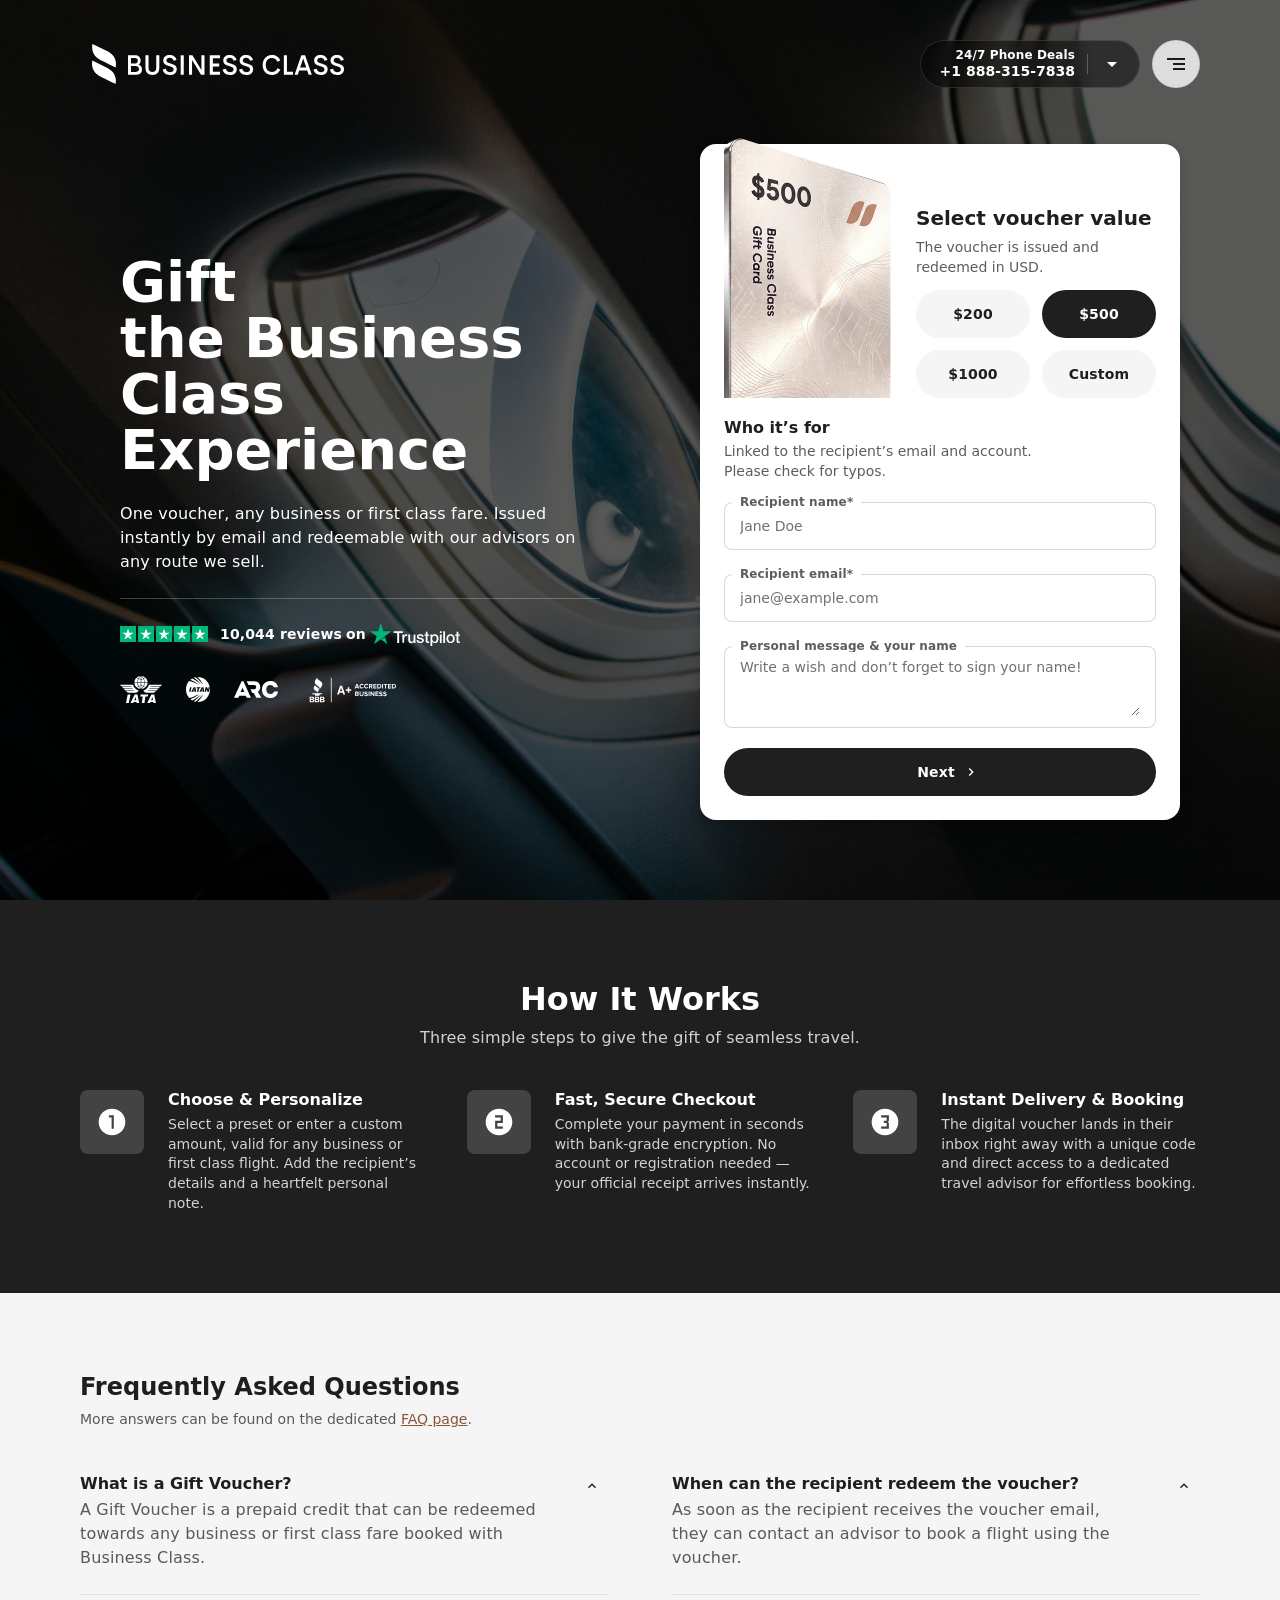
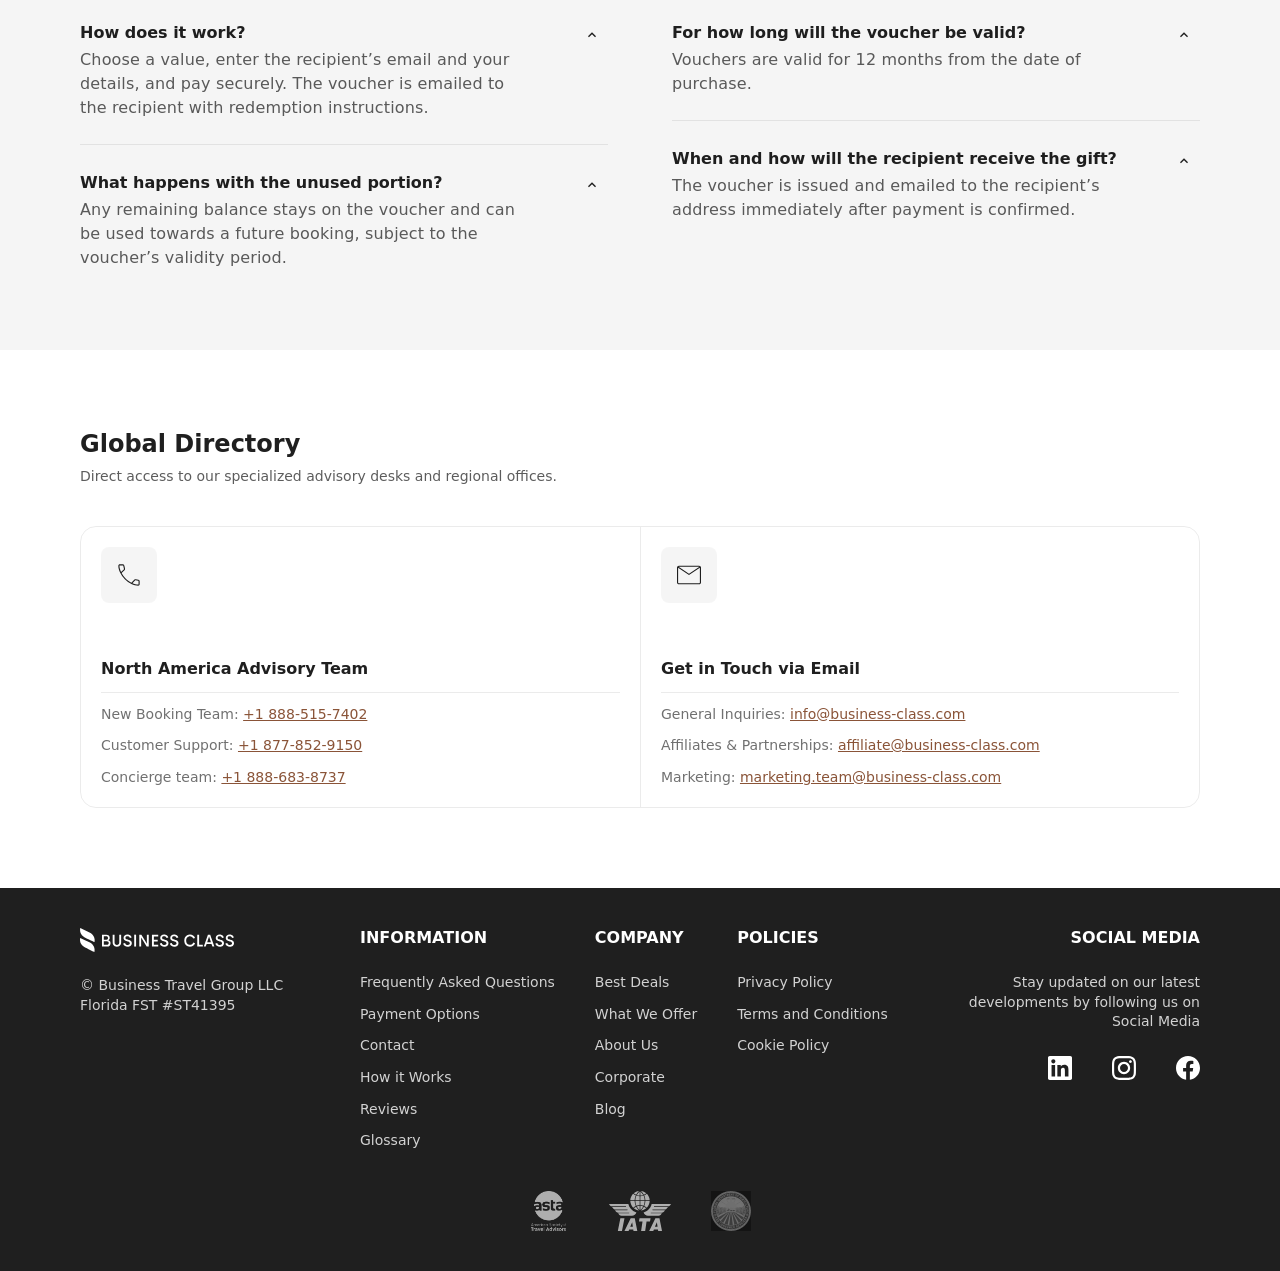
==== commit 6943b16b: "Gift Card hero on mobile: Buy a Gift Card opens the voucher form in a bottom panel Co-Authored-By: C" ====
--- a/index.html
+++ b/index.html
@@ -5,13 +5,14 @@
   <meta name="viewport" content="width=device-width, initial-scale=1">
   <meta name="robots" content="noindex, nofollow">
   <title>Business Class — Gift Card (test)</title>
-  <!-- A test page made of the Examples sections (#154, #157): its own address, http://127.0.0.1:8000/gift-card. Desktop only for now. -->
+  <!-- A test page made of the Examples sections (#154, #157): its own address, http://127.0.0.1:8000/gift-card. Desktop; the hero also on mobile (#186). -->
   <link rel="stylesheet" href="tokens.css">
   <link rel="stylesheet" href="base.css">
   <link rel="stylesheet" href="icons/icons.css">
   <link rel="stylesheet" href="components/button.css">
   <link rel="stylesheet" href="components/dropdown.css">
   <link rel="stylesheet" href="components/input.css">
+  <link rel="stylesheet" href="components/modal.css">
   <link rel="stylesheet" href="components/menu.css">
   <link rel="stylesheet" href="components/heading-group.css">
   <link rel="stylesheet" href="components/accordion.css">
@@ -34,18 +35,21 @@
     <div class="hero__media"><img class="hero__photo" src="images/gift-card-hero.jpg" alt=""></div>
     <div class="hero__inner">
       <header class="hero__header">
-        <a class="hero__logo" href="#examples"><img src="images/logo-business-class.svg" alt="Business Class"></a>
+        <a class="hero__logo" href="#examples"><img class="hero__logo-full" src="images/logo-business-class.svg" alt="Business Class"><span class="hero__logo-compact"><img src="images/logo-business-class-sign-light.svg" alt="Business Class"><img src="images/logo-business-class-text-light.svg" alt=""></span></a>
         <div class="hero__actions">
           <button class="dropdown dropdown--phone dropdown--inverse" type="button" aria-haspopup="menu" aria-expanded="false" popovertarget="dropdown-call"><span class="dropdown__label"><span class="dropdown__caption">24/7 Phone Deals</span> <span class="dropdown__value">+1 888-315-7838</span></span><span class="dropdown__divider" aria-hidden="true"></span><span class="dropdown__icon icon icon--arrow-drop-down" aria-hidden="true"></span></button>
           <button class="button button--glass button--blur-default" type="button" aria-label="Open menu"><span class="button__icon icon icon--menu" aria-hidden="true"></span></button>
+          <a class="dropdown dropdown--call hero__call" href="tel:+18883157838" aria-label="24/7 Phone Deals: call +1 888-315-7838"><span class="dropdown__label">24/7 Phone Deals</span><span class="dropdown__divider" aria-hidden="true"></span><span class="dropdown__icon icon icon--call" aria-hidden="true"></span></a>
+          <button class="button button--sm button--glass button--blur-default hero__menu-compact" type="button" aria-label="Open menu"><span class="button__icon icon icon--menu" aria-hidden="true"></span></button>
         </div>
       </header>
       <div class="hero__body">
         <div class="hero__text">
-          <h1 class="hero__title" id="gift-hero-title">Gift<br>the Business Class Experience</h1>
+          <h1 class="hero__title" id="gift-hero-title">Gift <br>the Business Class Experience</h1>
           <p class="hero__lead">One voucher, any business or first class fare. Issued instantly by email and redeemable with our advisors on any route we sell.</p>
           <hr class="hero__divider">
-          <p class="hero__rating"><span class="hero__stars" role="img" aria-label="Rated 5 out of 5"><img src="images/trustpilot-star.svg" alt=""><img src="images/trustpilot-star.svg" alt=""><img src="images/trustpilot-star.svg" alt=""><img src="images/trustpilot-star.svg" alt=""><img src="images/trustpilot-star.svg" alt=""></span> 10,044 reviews on <img class="hero__trustpilot" src="images/trustpilot-logo.svg" alt="Trustpilot"></p>
+          <button class="button button--lg button--brand button--shadow-md hero__cta" type="button" aria-haspopup="dialog" aria-controls="gift-dialog"><span class="button__label">Buy a Gift Card</span><span class="button__icon icon icon--chevron-right" aria-hidden="true"></span></button>
+          <p class="hero__rating"><span class="hero__stars" role="img" aria-label="Rated 5 out of 5"><img src="images/trustpilot-star.svg" alt=""><img src="images/trustpilot-star.svg" alt=""><img src="images/trustpilot-star.svg" alt=""><img src="images/trustpilot-star.svg" alt=""><img src="images/trustpilot-star.svg" alt=""></span> <span>10,044 reviews</span> <span>on</span> <img class="hero__trustpilot" src="images/trustpilot-logo.svg" alt="Trustpilot"></p>
           <ul class="hero__badges" aria-label="Accreditations">
             <li><img src="images/badge-iata.svg" alt="IATA"></li>
             <li><img src="images/badge-iatan.svg" alt="IATAN"></li>
@@ -129,8 +133,8 @@
               <div class="gift-form__head">
                 <div class="gift-form__media"><img class="gift-form__image" src="images/500.png" alt=""></div>
                 <div class="gift-form__side">
-                  <span class="gift-form__done-icon icon icon--check" aria-hidden="true"></span>
-                  <hgroup class="heading-group heading-group--sm"><h2 class="heading-group__title" id="gift-done-title" tabindex="-1">Thank You for Your Purchase.</h2><p class="heading-group__text">Your gift voucher card is on the way.<br>Delivering to the recipient by email — no further action needed.</p></hgroup>
+                  <div class="gift-form__thanks"><span class="gift-form__done-icon icon icon--check" aria-hidden="true"></span>
+                  <hgroup class="heading-group heading-group--sm"><h2 class="heading-group__title" id="gift-done-title" tabindex="-1">Thank You for Your Purchase.</h2><p class="heading-group__text">Your gift voucher card is on the way.<br>Delivering to the recipient by email — no further action needed.</p></hgroup></div>
                 </div>
               </div>
               <div class="gift-form__body">
@@ -247,8 +251,108 @@
           <a class="menu__option" role="menuitem" href="tel:+18778529150" tabindex="-1" aria-label="Call Customer Service, USA 877-852-9150"><span class="menu__caption">Customer Service</span><span class="menu__label">USA 877-852-9150</span></a>
         </div>
 
+<!-- The gift voucher form of the Gift Card hero on mobile: the bottom panel of its cta "Buy a Gift Card" (#186). -->
+<dialog class="modal gift-dialog" id="gift-dialog" aria-label="Buy a Gift Card">
+  <div class="gift-form">
+    <button class="button button--sm button--secondary modal__close gift-dialog__close" type="button" aria-label="Close"><span class="button__icon icon icon--close" aria-hidden="true"></span></button>
+    <form class="gift-form__step" data-step="value" aria-labelledby="gift-sheet-value-title" novalidate>
+      <div class="gift-form__head">
+        <div class="gift-form__media"><img class="gift-form__image" src="images/500.png" alt=""></div>
+        <div class="gift-form__side">
+          <hgroup class="heading-group heading-group--sm"><h2 class="heading-group__title" id="gift-sheet-value-title" tabindex="-1">Select voucher value</h2><p class="heading-group__text" id="gift-sheet-value-text">The voucher is issued and redeemed in USD.</p></hgroup>
+          <fieldset class="choice" aria-labelledby="gift-sheet-value-title" aria-describedby="gift-sheet-value-text">
+            <label class="button button--secondary choice__option" for="gift-sheet-value-200"><input class="choice__radio" id="gift-sheet-value-200" type="radio" name="gift-sheet-value" value="200" data-image="images/200.png"><span class="button__label">$200</span></label>
+            <label class="button button--secondary choice__option" for="gift-sheet-value-500"><input class="choice__radio" id="gift-sheet-value-500" type="radio" name="gift-sheet-value" value="500" data-image="images/500.png" checked><span class="button__label">$500</span></label>
+            <label class="button button--secondary choice__option" for="gift-sheet-value-1000"><input class="choice__radio" id="gift-sheet-value-1000" type="radio" name="gift-sheet-value" value="1000" data-image="images/1000.png"><span class="button__label">$1000</span></label>
+            <label class="button button--secondary choice__option" for="gift-sheet-value-custom"><input class="choice__radio" id="gift-sheet-value-custom" type="radio" name="gift-sheet-value" value="custom" data-image="images/custom.png"><span class="button__label">Custom</span></label>
+            <div class="input input--strong choice__other"><div class="input__field"><span class="choice__currency" aria-hidden="true">$</span><input class="input__control choice__input" id="gift-sheet-value-amount" type="text" name="custom-value" inputmode="numeric" autocomplete="off" placeholder="Your amount" aria-label="Your amount, US dollars"><button class="input__action choice__apply" type="button" aria-label="Apply amount" aria-disabled="true" aria-describedby="gift-sheet-value-reason"><span class="input__icon icon icon--check-circle" aria-hidden="true"></span></button></div></div>
+            <p id="gift-sheet-value-reason" data-reason hidden>Type an amount first</p>
+          </fieldset>
+        </div>
+      </div>
+      <div class="gift-form__body">
+      <hgroup class="heading-group heading-group--xs"><h2 class="heading-group__title" id="gift-sheet-recipient-title">Who it’s for</h2><p class="heading-group__text" id="gift-sheet-recipient-text">Linked to the recipient’s email and account.<br>Please check for typos.</p></hgroup>
+      <fieldset class="gift-form__fields" aria-labelledby="gift-sheet-recipient-title" aria-describedby="gift-sheet-recipient-text">
+        <div class="input"><label class="input__label" for="gift-sheet-recipient-name">Recipient name<span aria-hidden="true">*</span></label><div class="input__field"><input class="input__control" id="gift-sheet-recipient-name" type="text" name="recipient-name" autocomplete="off" placeholder="Jane Doe" required></div></div>
+        <div class="input"><label class="input__label" for="gift-sheet-recipient-email">Recipient email<span aria-hidden="true">*</span></label><div class="input__field"><input class="input__control" id="gift-sheet-recipient-email" type="email" name="recipient-email" autocomplete="off" placeholder="jane@example.com" required></div></div>
+        <div class="input"><label class="input__label" for="gift-sheet-message">Personal message &amp; your name</label><div class="input__field"><textarea class="input__control" id="gift-sheet-message" name="message" rows="3" placeholder="Write a wish and don’t forget to sign your name!"></textarea></div></div>
+      </fieldset>
+      <button class="button gift-form__next" type="submit"><span class="button__label">Next</span><span class="button__icon icon icon--chevron-right" aria-hidden="true"></span></button>
+      </div>
+    </form>
+    <form class="gift-form__step" data-step="payment" aria-labelledby="gift-sheet-payment-title" novalidate hidden>
+      <div class="gift-form__head">
+        <div class="gift-form__media"><img class="gift-form__image" src="images/500.png" alt=""></div>
+        <div class="gift-form__side">
+          <hgroup class="heading-group heading-group--sm"><h2 class="heading-group__title" id="gift-sheet-payment-title" tabindex="-1">Payment details</h2><p class="heading-group__text">All transactions are secure and encrypted.</p></hgroup>
+          <hr class="gift-form__divider">
+          <div class="gift-form__order">
+            <h3 class="gift-form__order-title" id="gift-sheet-payment-order">Order</h3>
+            <dl>
+              <div class="gift-form__row"><dt>Voucher value:</dt><dd data-order="value">$500</dd></div>
+              <div class="gift-form__row"><dt>Recipient:</dt><dd data-order="recipient"></dd></div>
+              <div class="gift-form__row"><dt>Delivery:</dt><dd>Instant (Email)</dd></div>
+            </dl>
+          </div>
+        </div>
+      </div>
+      <div class="gift-form__body">
+      <div class="input"><label class="input__label" for="gift-sheet-email">Your email<span aria-hidden="true">*</span></label><div class="input__field"><input class="input__control" id="gift-sheet-email" type="email" name="email" autocomplete="email" placeholder="you@example.com" required></div></div>
+      <div class="input"><label class="input__label" for="gift-sheet-card-number">Card number<span aria-hidden="true">*</span></label><div class="input__field"><input class="input__control" id="gift-sheet-card-number" type="text" name="card-number" inputmode="numeric" autocomplete="cc-number" placeholder="1234 1234 1234 1234" required><span class="input__images" role="img" aria-label="Mastercard, Visa, American Express, Discover"><img src="images/payment-mastercard.svg" alt=""><img src="images/payment-visa.svg" alt=""><img src="images/payment-amex.svg" alt=""><img src="images/payment-discover.svg" alt=""></span></div></div>
+      <div class="gift-form__pair">
+        <div class="input"><label class="input__label" for="gift-sheet-card-expiry">Expiration date<span aria-hidden="true">*</span></label><div class="input__field"><input class="input__control" id="gift-sheet-card-expiry" type="text" name="card-expiry" inputmode="numeric" autocomplete="cc-exp" placeholder="MM/YY" required></div></div>
+        <div class="input"><label class="input__label" for="gift-sheet-card-csc">Security code<span aria-hidden="true">*</span></label><div class="input__field"><input class="input__control" id="gift-sheet-card-csc" type="text" name="card-csc" inputmode="numeric" autocomplete="cc-csc" placeholder="CVC" required><span class="input__icon icon icon--cvc" aria-hidden="true"></span></div></div>
+      </div>
+      <div class="gift-form__pair">
+        <div class="input"><label class="input__label" for="gift-sheet-country">Country<span aria-hidden="true">*</span></label><div class="input__field"><select class="input__control" id="gift-sheet-country" name="country" autocomplete="country" required>
+          <option value="US" selected>United States</option>
+          <option value="CA">Canada</option>
+          <option value="GB">United Kingdom</option>
+          <option value="IE">Ireland</option>
+          <option value="FR">France</option>
+          <option value="DE">Germany</option>
+          <option value="IT">Italy</option>
+          <option value="ES">Spain</option>
+          <option value="AU">Australia</option>
+          <option value="AE">United Arab Emirates</option>
+        </select><span class="input__icon icon icon--arrow-drop-down" aria-hidden="true"></span></div></div>
+        <div class="input"><label class="input__label" for="gift-sheet-postal-code">ZIP code<span aria-hidden="true">*</span></label><div class="input__field"><input class="input__control" id="gift-sheet-postal-code" type="text" name="postal-code" autocomplete="postal-code" placeholder="12345" required></div></div>
+      </div>
+      <p class="gift-form__terms">By continuing, you agree to our <a href="#examples">Terms and Conditions</a>.</p>
+      <div class="gift-form__actions">
+        <button class="button button--secondary gift-form__back" type="button"><span class="button__icon icon icon--chevron-left" aria-hidden="true"></span><span class="button__label">Back</span></button>
+        <button class="button gift-form__pay" type="submit"><span class="button__label">Pay $500</span><span class="button__icon icon icon--verified-user" aria-hidden="true"></span></button>
+      </div>
+      </div>
+    </form>
+    <div class="gift-form__step" data-step="done" role="region" aria-labelledby="gift-sheet-done-title" hidden>
+      <div class="gift-form__head">
+        <div class="gift-form__media"><img class="gift-form__image" src="images/500.png" alt=""></div>
+        <div class="gift-form__side">
+          <div class="gift-form__thanks"><span class="gift-form__done-icon icon icon--check" aria-hidden="true"></span>
+          <hgroup class="heading-group heading-group--sm"><h2 class="heading-group__title" id="gift-sheet-done-title" tabindex="-1">Thank You for Your Purchase.</h2><p class="heading-group__text">Your gift voucher card is on the way.<br>Delivering to the recipient by email — no further action needed.</p></hgroup></div>
+        </div>
+      </div>
+      <div class="gift-form__body">
+      <hr class="gift-form__divider">
+          <div class="gift-form__order">
+            <h3 class="gift-form__order-title" id="gift-sheet-done-order">Order</h3>
+            <dl>
+              <div class="gift-form__row"><dt>Voucher value:</dt><dd data-order="value">$500</dd></div>
+              <div class="gift-form__row"><dt>Recipient:</dt><dd data-order="recipient"></dd></div>
+              <div class="gift-form__row"><dt>Delivery:</dt><dd>Instant (Email)</dd></div>
+            </dl>
+          </div>
+      <hr class="gift-form__divider">
+      <a class="button gift-form__home" href="home-page"><span class="button__label">Go to Home Page</span></a>
+      </div>
+    </div>
+  </div>
+</dialog>
+
   <script type="module" src="page.js"></script>
   <script type="module" src="components/modality.js"></script>
+  <script type="module" src="components/modal.js"></script>
   <script type="module" src="components/menu.js"></script>
   <script type="module" src="components/dropdown.js"></script>
   <script type="module" src="components/contact-form.js"></script>
--- a/tokens.css
+++ b/tokens.css
@@ -520,6 +520,7 @@
   --space-section-gap-lg: var(--spacing-32);
   --space-section-gap-xl: var(--spacing-40);
   --space-section-gap-2xl: var(--spacing-64);
+  --space-section-bleed: var(--spacing-64);
   --space-container-px-xs: var(--spacing-8);
   --space-container-px-sm: var(--spacing-12);
   --space-container-px-md: var(--spacing-16);
@@ -596,6 +597,7 @@
     --space-section-gap-lg: var(--spacing-32);
     --space-section-gap-xl: var(--spacing-40);
     --space-section-gap-2xl: var(--spacing-64);
+    --space-section-bleed: var(--spacing-64);
     --space-container-px-xs: var(--spacing-8);
     --space-container-px-sm: var(--spacing-12);
     --space-container-px-md: var(--spacing-16);
@@ -673,6 +675,7 @@
     --space-section-gap-lg: var(--spacing-64);
     --space-section-gap-xl: var(--spacing-80);
     --space-section-gap-2xl: var(--spacing-120);
+    --space-section-bleed: var(--spacing-64);
     --space-container-px-xs: var(--spacing-8);
     --space-container-px-sm: var(--spacing-16);
     --space-container-px-md: var(--spacing-24);
--- a/icons/icons.css
+++ b/icons/icons.css
@@ -68,6 +68,9 @@
 .icon--phone { -webkit-mask-image: url(phone.svg); mask-image: url(phone.svg); }
 .icon--mail { -webkit-mask-image: url(mail.svg); mask-image: url(mail.svg); }
 
+/* Material call, 16 px — the call link of the mobile header (Figma: Consolidator page, ATF, Call action; #175). */
+.icon--call { -webkit-mask-image: url(call.svg); mask-image: url(call.svg); }
+
 /* LinkedIn, Instagram and Facebook, 24 px; the ASTA logo — Figma draws it as a white fill through this PNG mask
    (Figma: Footer Desktop, node 305:39155; #153). */
 .icon--linkedin { -webkit-mask-image: url(linkedin.svg); mask-image: url(linkedin.svg); }
@@ -84,6 +87,12 @@
 /* Material check_circle, 24 px (Figma: Gift Card, Custom amount, node 39:9044; #160). */
 .icon--check-circle { -webkit-mask-image: url(check-circle.svg); mask-image: url(check-circle.svg); }
 
+/* Material Symbols travel_explore, gpp_good, support_agent, 32 px (Figma: Consolidator page, Minor components,
+   node 42:10983). */
+.icon--travel-explore { -webkit-mask-image: url(travel-explore.svg); mask-image: url(travel-explore.svg); }
+.icon--gpp-good { -webkit-mask-image: url(gpp-good.svg); mask-image: url(gpp-good.svg); }
+.icon--support-agent { -webkit-mask-image: url(support-agent.svg); mask-image: url(support-agent.svg); }
+
 /* Forced colors (Windows high contrast) drop backgrounds: a mask icon keeps a system text color. */
 @media (forced-colors: active) {
   .icon { forced-color-adjust: none; background-color: CanvasText; }
--- a/components/dropdown.css
+++ b/components/dropdown.css
@@ -8,6 +8,8 @@
      .dropdown--edit      32 tall: typography.label.lg, divider 16, arrow 16
      .dropdown--small.travelers-dropdown  Class/Travelers: small as wide as its text, opens the travelers dialog
                           (travelers.css, #115)
+     .dropdown--call      32 tall, green: a link that calls, not a menu (#175) — typography.label.md, divider and the
+                          call icon 16, color.bg.action.positive.*; the phone of the mobile header
    Surface: default (color.bg.action.secondary.*) | .dropdown--inverse — dark glass over photos (currency, phone only).
    Markup: <button class="dropdown dropdown--currency [dropdown--inverse]" type="button" aria-haspopup="listbox|menu"
              aria-expanded="false" [aria-label="Currency: USD"]>
@@ -19,7 +21,11 @@
            </button>
    aria-haspopup by what opens: listbox — a choice of a value (currency, small), menu — actions (phone, edit), dialog —
    the travelers dialog (aria-controls, no aria-expanded). Menus: currency and trip type (listbox), call (menu, below);
-   edit — after its design (BACKLOG.md). Semantic tokens only (#82). */
+   edit — after its design (BACKLOG.md).
+   Call: <a class="dropdown dropdown--call" href="tel:+18883157838" aria-label="24/7 Phone Deals: call +1 888-315-7838">
+           <span class="dropdown__label">24/7 Phone Deals</span><span class="dropdown__divider" aria-hidden="true"></span>
+           <span class="dropdown__icon icon icon--call" aria-hidden="true"></span></a>
+         the name starts with the visible text and says what happens. Semantic tokens only (#82). */
 
 .dropdown {
   /* Type: currency by default; the type classes below override. */
@@ -151,6 +157,33 @@
   --dropdown-letter-spacing: var(--typography-label-lg-letter-spacing);
 }
 
+/* Call (Figma: Consolidator page, ATF mobile, Call action; #175): a tel: link in the pill of the type — label.md, the
+   divider and the call icon 16; 8 + 16 + 8 = 32 tall, the hit area 44 (::before). Its own green surface: white text on
+   color.bg.action.positive.default is 4.6:1 (AA). */
+.dropdown--call {
+  --dropdown-pl: var(--space-component-px-sm);
+  --dropdown-pr: var(--space-component-px-xs);
+  --dropdown-gap: var(--space-component-gap-sm);
+  --dropdown-icon-size: var(--size-icon-xs);
+  --dropdown-divider-size: var(--size-icon-xs); /* Figma 12: no size token of 12 — the line is as tall as the icon */
+  --dropdown-font-family: var(--typography-label-md-font-family);
+  --dropdown-font-size: var(--typography-label-md-font-size);
+  --dropdown-font-weight: var(--typography-label-md-font-weight);
+  --dropdown-line-height: var(--typography-label-md-line-height);
+  --dropdown-letter-spacing: var(--typography-label-md-letter-spacing);
+  --dropdown-bg: var(--color-bg-action-positive-default);
+  --dropdown-bg-hover: var(--color-bg-action-positive-hover);
+  --dropdown-bg-pressed: var(--color-bg-action-positive-pressed);
+  --dropdown-fg: var(--color-text-on-action);
+  --dropdown-icon: var(--color-icon-on-action);
+  --dropdown-divider: var(--color-border-inverse-default); /* Figma: white 48% — no such inverse border */
+  text-decoration: none;
+  -webkit-backdrop-filter: none;
+  backdrop-filter: none;
+  /* MISSING: the 4 px ring of black 12% around the pill and the light gradient over the green (Figma: Call action) —
+     no semantic border width of 4, no gradient token (BACKLOG.md); not drawn. */
+}
+
 /* Surface: dark glass over photos, like the glass-inverse button (#86): the border is drawn inside. */
 .dropdown--inverse {
   --dropdown-bg: var(--color-bg-surface-glass-inverse-default);
--- a/components/modal.css
+++ b/components/modal.css
@@ -0,0 +1,37 @@
+/* Modal — the shared <dialog> of the calendar and the airport search (#102). Opened with showModal() by modal.js from
+   a field with aria-haspopup="dialog" aria-controls="id"; closes on .modal__close, Escape and a click outside; the
+   focus returns to the field. Height from the content, at most the viewport minus the margin.
+   Tablet and desktop: centered, margin space.section.py.md above and below (80 on desktop). Mobile: a bottom panel —
+   full width, at the bottom, margin only above, top corners rounded (#96).
+   Markup: <dialog class="modal [component]" id="…" aria-label|aria-labelledby> … <button class="… modal__close"
+             type="button" aria-label="Close"> … </dialog>
+   Semantic tokens only (#82). */
+
+.modal {
+  --modal-space: calc(100% - var(--space-section-py-md) - var(--space-section-py-md)); /* viewport minus margin y */
+  width: fit-content;
+  max-height: var(--modal-space);
+  padding: 0;
+  border: 0;
+  border-radius: var(--shape-modal-default);
+  background: var(--color-bg-surface-default);
+  box-shadow: var(--elevation-lg); /* Figma Shadow/Large has a second layer — BACKLOG.md */
+  color: var(--color-text-primary);
+  overflow: hidden;
+}
+.modal::backdrop { background: var(--color-bg-overlay-default); }
+
+/* Mobile: a bottom panel. In the sandbox the breakpoint comes from data-breakpoint (size.breakpoint.*, #82); in the
+   product — @media with the same tokens. */
+[data-breakpoint="mobile"] .modal {
+  --modal-space: calc(100% - var(--space-section-py-md)); /* margin only above */
+  width: 100%;
+  max-width: 100%;
+  margin: auto 0 0;
+  border-radius: var(--shape-modal-default) var(--shape-modal-default) 0 0;
+}
+
+/* Forced colors: the shadow is dropped, so the modal gets a border. */
+@media (forced-colors: active) {
+  .modal { border: var(--size-border-default) solid CanvasText; }
+}
--- a/components/choice.css
+++ b/components/choice.css
@@ -96,3 +96,8 @@
   .choice__option:has(:checked) { forced-color-adjust: none; background: Highlight; color: HighlightText; }
   .choice__option:has(:focus-visible) { outline-color: Highlight; }
 }
+
+/* Mobile (#186; Figma: Gift Card, ATF, node 58:9391): with an own value, the amounts three in a row and Custom across
+   the last row — the field of an own value opens over it, as before. */
+[data-breakpoint="mobile"] .choice:has(.choice__other) { grid-template-columns: [across-start] 1fr 1fr 1fr [across-end]; }
+[data-breakpoint="mobile"] .choice__option:has(> .choice__radio[value="custom"]) { grid-column: across-start / across-end; }
--- a/components/gift-form.css
+++ b/components/gift-form.css
@@ -24,7 +24,9 @@
    body — the picture and the buttons stand at the same place on every step; a hidden step keeps its place but is not
    seen, not read and not in the Tab order (visibility: hidden). The picture of the card stands at
    the bottom of its column and goes up over the top of the card, as in Figma. The heading level follows the page.
-   Steps, checking and formats — gift-form.js. Not built yet: the custom value (BACKLOG.md). Semantic tokens only (#82). */
+   Steps, checking and formats — gift-form.js.
+   In a dialog (#186; Figma: Gift Card, ATF, node 58:9391): the form of the mobile Gift Card hero opens in a bottom
+   panel — .modal.gift-dialog (below). Semantic tokens only (#82). */
 
 /* Two rows shared by all steps (#162): the head (picture and details) and the body. Each step takes both rows as a
    subgrid, so the head is as tall as the tallest head of any step — the picture does not jump — and the body as tall
@@ -142,10 +144,55 @@
 .gift-form__actions { display: flex; gap: var(--space-container-gap-sm); }
 .gift-form__actions .gift-form__pay { flex: auto; }
 
-/* Thank you: a large check over the heading. */
+/* Thank you: a large check over the heading, one block (beside the picture in the panel, #186). */
+.gift-form__thanks { display: flex; flex-direction: column; gap: var(--space-container-gap-xs); }
 .gift-form__done-icon { width: var(--size-icon-2xl); height: var(--size-icon-2xl); background-color: var(--color-icon-positive); }
+
+/* In a dialog (#186; Figma: Gift Card, ATF, node 58:9391): the form of the mobile Gift Card hero opens in a bottom
+   panel — the shared modal (#102), on mobile full width at the bottom (#96). The dialog is a transparent frame that
+   scrolls: the form is the card at its bottom (top corners shape.modal.default, no shadow); above it — room 120 tall
+   (the width token stands in for the height), so the picture of the card goes up over the top of the form, as in
+   Figma (104 over the card); a click in
+   the room closes the dialog, as a click on the overlay (gift-form.js). The close button (icon-secondary sm) stands in
+   the top right corner of the card, space.component.py.sm / px.sm from its edges.
+   Markup: <dialog class="modal gift-dialog" id="gift-dialog" aria-label="Buy a Gift Card">
+             <div class="gift-form"> <button class="button button--sm button--secondary modal__close gift-dialog__close"
+               type="button" aria-label="Close"> close icon </button> steps </div>
+           </dialog>
+   The head of a step: the picture (size.container.width.160) and the first part of the side — the heading, on thank you
+   the check with the heading — side by side; the first row at least 120 tall, the picture's bottom 120 below its top
+   on every step (the heading stands at the bottom of the row); the rest of the side (the choice, the line and the
+   order) under them across the width, space.container.gap.lg apart. */
+.modal.gift-dialog {
+  overflow-y: auto; /* a low screen scrolls the panel */
+  padding-top: var(--size-container-width-120); /* MISSING: size.container.height.120 (BACKLOG.md) */
+  background: none;
+  box-shadow: none;
+}
+.gift-dialog .gift-form {
+  position: relative;
+  max-width: none;
+  border-radius: var(--shape-modal-default) var(--shape-modal-default) 0 0;
+  box-shadow: none;
+}
+.gift-dialog__close { position: absolute; top: var(--space-component-py-sm); right: var(--space-component-px-sm); }
+.gift-dialog .gift-form__head {
+  display: grid;
+  grid-template-columns: [across-start] var(--size-container-width-160) 1fr [across-end];
+  /* The first row at least 120 (Figma), so the picture stands at the same place on every step: its bottom 120 below the
+     top of the row (MISSING: size.container.height.120 — the width token stands in, BACKLOG.md). */
+  grid-template-rows: minmax(var(--size-container-width-120), auto);
+  align-content: start; /* the head is as tall as the tallest one (#162): the room left goes under it */
+  align-items: end;
+  gap: var(--space-container-gap-lg) var(--space-container-gap-md);
+}
+.gift-dialog .gift-form__media { align-self: stretch; }
+.gift-dialog .gift-form__image { bottom: calc(100% - var(--size-container-width-120)); }
+.gift-dialog .gift-form__side { display: contents; }
+.gift-dialog .gift-form__side > * + * { grid-column: across-start / across-end; }
 
 /* Accessibility: forced colors drop the background and the shadow — the form keeps a border. */
 @media (forced-colors: active) {
   .gift-form { border: var(--size-border-default) solid CanvasText; }
+  .modal.gift-dialog { border: 0; } /* the frame is transparent: the card has the border */
 }
--- a/components/point.css
+++ b/components/point.css
@@ -4,7 +4,12 @@
    group xs (#132), space.component.gap.2xl from the box.
    Surface — default (a dark box, color.bg.surface.inverse.subtle, as in the icon card) | .point--inverse (on a dark
    section: color.bg.surface.light.subtle; the heading group gets --inverse too).
-   Markup: <li class="point [point--inverse]">   or <article aria-labelledby>
+   Centered — .point--center (Figma: Consolidator page, Minor components, node 42:10983; #168): the icon over the
+   text, both centered, space.component.gap.xl apart; a light box — color.bg.surface.subtle inside a
+   size.border.default line color.border.subtlest, the icon color.icon.secondary; the heading group gets --center.
+   Mobile: the box beside the text — space.component.px.sm around the icon (#182); centered — the icon over the text,
+   on the left (#180).
+   Markup: <li class="point [point--inverse | point--center]">   or <article aria-labelledby>
              <span class="point__icon"><span class="icon icon--counter-1" aria-hidden="true"></span></span>
              <hgroup class="heading-group heading-group--xs [heading-group--inverse]">
                <h3 class="heading-group__title">Heading</h3><p class="heading-group__text">…</p></hgroup>
@@ -31,6 +36,21 @@
 
 .point .heading-group { flex: auto; min-width: 0; }
 
+/* Centered: the icon over the text. The line of the box is drawn inside it, as Figma strokes are. */
+.point--center { flex-direction: column; align-items: center; gap: var(--space-component-gap-xl); }
+.point--center .point__icon {
+  background: var(--color-bg-surface-subtle);
+  box-shadow: inset 0 0 0 var(--size-border-default) var(--color-border-subtlest);
+  color: var(--color-icon-secondary);
+}
+.point--center .heading-group { align-self: stretch; }
+/* Mobile (#180): the icon still over the text, both on the left — the section sets its heading groups to the left too
+   (points.css). */
+[data-breakpoint="mobile"] .point--center { align-items: flex-start; }
+/* Mobile (#182; Figma: Consolidator page, mobile, How to Book): the box beside the text is smaller —
+   space.component.px.sm around the icon. */
+[data-breakpoint="mobile"] .point:not(.point--center) .point__icon { padding: var(--space-component-px-sm); }
+
 /* Accessibility: forced colors drop the background — the icon box gets a border, the mask a system color. */
 @media (forced-colors: active) {
   .point__icon { border: var(--size-border-default) solid CanvasText; }
--- a/sections/section.css
+++ b/sections/section.css
@@ -4,8 +4,10 @@
    size.content.max-width inside space.section.px.md, the side padding of every section. Neighbours are siblings, or
    the last section of <main> and the one right after it (the footer). A section on a photo (the hero) has no .section,
    so the section after it has no line.
-   Background: .section (color.bg.section.default) | .section--subtle | .section--accent | .section--inverse.
-   Markup: <section class="section [section--subtle | section--accent | section--inverse] logos" aria-labelledby="title"> … </section>
+   Background: .section (color.bg.section.default) | .section--sunken (#165) | .section--subtle | .section--accent |
+   .section--inverse. On mobile a section scrolls sideways inside itself when its content is wider (#176).
+   Markup: <section class="section [section--sunken | section--subtle | section--accent | section--inverse] logos"
+             aria-labelledby="title"> … </section>
            <footer class="section section--inverse footer"> … </footer>
    Semantic tokens only (#82). */
 
@@ -14,17 +16,25 @@
   position: relative;
   background: var(--color-bg-section-default);
 }
+.section--sunken { background: var(--color-bg-section-sunken); }
 .section--subtle { background: var(--color-bg-section-subtle); }
 .section--accent { background: var(--color-bg-section-accent); }
 .section--inverse { --section-divider: var(--color-border-inverse-default); background: var(--color-bg-section-inverse-default); }
 
+/* On a phone (#176) a section not built for mobile yet scrolls sideways inside itself, not the page: the page stays as
+   wide as the screen, so the fixed parts — the bottom panel of a dialog (#96) — keep their place. The dark sections
+   need no min-content (footer, trust): the background is under the whole scroll area. */
+[data-breakpoint="mobile"] .section { min-width: 0; overflow-x: auto; }
+
 /* The same background: default after default (no modifier), subtle after subtle, and so on. */
 :is(
-  .section:not(.section--subtle, .section--accent, .section--inverse) + .section:not(.section--subtle, .section--accent, .section--inverse),
+  .section:not(.section--sunken, .section--subtle, .section--accent, .section--inverse) + .section:not(.section--sunken, .section--subtle, .section--accent, .section--inverse),
+  .section--sunken + .section--sunken,
   .section--subtle + .section--subtle,
   .section--accent + .section--accent,
   .section--inverse + .section--inverse,
-  main:has(> .section:not(.section--subtle, .section--accent, .section--inverse):last-child) + .section:not(.section--subtle, .section--accent, .section--inverse),
+  main:has(> .section:not(.section--sunken, .section--subtle, .section--accent, .section--inverse):last-child) + .section:not(.section--sunken, .section--subtle, .section--accent, .section--inverse),
+  main:has(> .section--sunken:last-child) + .section--sunken,
   main:has(> .section--subtle:last-child) + .section--subtle,
   main:has(> .section--accent:last-child) + .section--accent,
   main:has(> .section--inverse:last-child) + .section--inverse
--- a/sections/hero.css
+++ b/sections/hero.css
@@ -14,7 +14,10 @@
            </section>
    The text comes first in the markup (heading, then the form for screen readers); the grid shows the form on the left.
    The text column has no controls, so the Tab order still follows what a person sees.
-   Variant — .hero--gift-card (#157): the text on the left, the gift voucher form on the right, a darker scrim.
+   Variants — .hero--gift-card (#157): the text on the left, the gift voucher form on the right, a darker scrim; on
+   mobile (#186) — no form on the screen: the cta "Buy a Gift Card" opens it in a bottom panel (below);
+   .hero--light (#166): a light photo with no scrim and dark text, the text on the left, the form on the right; on
+   mobile (#174) — no form on the screen: the cta "Check Your Price" opens it in a bottom panel (below).
    Semantic tokens only (#82). */
 
 .hero {
@@ -128,8 +131,98 @@
    the form on the right — the gift voucher form, size.container.width.480; a darker scrim for its photo
    (color.bg.scrim.dark.default). The text comes first in the markup and on the screen. */
 .hero--gift-card .hero__media::after { background: var(--color-bg-scrim-dark-default); }
-.hero--gift-card .hero__body { grid-template-areas: "text form"; }
-.hero--gift-card .hero__text { padding-left: var(--space-container-px-lg); }
+:is(.hero--gift-card, .hero--light) .hero__body { grid-template-areas: "text form"; }
+:is(.hero--gift-card, .hero--light) .hero__text { padding-left: var(--space-container-px-lg); }
 .hero--gift-card .hero__form { width: var(--size-container-width-480); }
 
+/* Light (Figma: Consolidator page, Hero, node 1:5000; #166): a light photo needs no scrim — the text is dark
+   (color.text.primary), the lines color.border.subtle, the focus ring color.border.focus. The text on the left, the
+   form on the right, as on the Gift Card; the title up to size.text-width.md, as in Figma (the lead and the lines stay
+   at .sm). In the header: the color logo, the dropdowns on the default surface (no --inverse), the icon-primary menu
+   button; the rating and the badges — their on-light pictures (-on-light.svg). */
+.hero--light { color: var(--color-text-primary); }
+.hero--light .hero__title { max-width: var(--size-text-width-md); }
+.hero--light .hero__media::after { content: none; }
+.hero--light .hero__divider { border-top-color: var(--color-border-subtle); }
+.hero--light .hero__logo:focus-visible { outline-color: var(--color-border-focus); }
+
+/* On mobile — the light hero (Figma: Consolidator page, ATF, node 127:14168; #174, #178) and the Gift Card hero
+   (Figma: Gift Card, ATF, node 57:9101; #186). The parts of the mobile screen are in the markup and hidden elsewhere: a
+   photo for a phone, if the hero has one (.hero__photo--mobile — Consolidator: the wing at 50% over
+   color.bg.section.accent, one picture; Gift Card keeps its photo, cropped to the screen), the compact logo (sign and
+   two-line text, .hero__logo-compact: dark on the light hero, white on Gift Card), the call link (dropdown--call,
+   #175), the menu button icon-glass sm (.hero__menu-compact) and the cta (.hero__cta) — it opens the form in a bottom
+   panel (Consolidator: .modal.search-dialog, search-form.css; Gift Card: .modal.gift-dialog, gift-form.css). Tablet
+   keeps the desktop layout for now. Both photos of the light hero are loading="lazy": the hidden one (display: none) is
+   not downloaded (#177). */
+.hero__photo--mobile, .hero__logo-compact, .hero__call, .hero__menu-compact, .hero__cta { display: none; }
+/* On a light photo the ring of the glass button is dark, as on every light surface. */
+.hero--light .button--glass { --button-focus: var(--color-border-focus); }
+
+/* No form on the screen: the header — the compact logo, the call link and the menu, space.container.gap.md apart; the
+   text at the bottom of the screen; the rating and the badges across the width.
+   The height (#179): the badges stand space.section.gap.md above the browser panel at its largest (100svh — the panel
+   unfolded), and the hero goes space.section.bleed below the screen (100vh): its photo also fills the strip under the
+   glass panel of Safari 26 that no viewport unit reaches (58 px). Where there is no such strip (an opaque panel), the
+   photo just goes on below the screen. 100vh − 100svh is the height of the panel; svh, not dvh — the content does not
+   move when the panel folds. */
+[data-breakpoint="mobile"] :is(.hero--light, .hero--gift-card) {
+  min-height: calc(100vh + var(--space-section-bleed));
+  padding-bottom: calc(var(--space-section-gap-md) + 100vh - 100svh + var(--space-section-bleed));
+}
+[data-breakpoint="mobile"] :is(.hero--light, .hero--gift-card) .hero__media:has(.hero__photo--mobile) .hero__photo:not(.hero__photo--mobile),
+[data-breakpoint="mobile"] :is(.hero--light, .hero--gift-card) .hero__logo-full,
+[data-breakpoint="mobile"] :is(.hero--light, .hero--gift-card) .hero__actions .dropdown:not(.hero__call),
+[data-breakpoint="mobile"] :is(.hero--light, .hero--gift-card) .hero__actions .button:not(.hero__menu-compact),
+[data-breakpoint="mobile"] :is(.hero--light, .hero--gift-card) .hero__form,
+[data-breakpoint="mobile"] :is(.hero--light, .hero--gift-card) .hero__title + .hero__divider,
+[data-breakpoint="mobile"] .hero--gift-card .hero__title br { display: none; }
+[data-breakpoint="mobile"] :is(.hero--light, .hero--gift-card) .hero__photo--mobile { display: block; }
+/* Narrower than the Figma frame (402) the logo scales down — both pictures by the same share, keeping their shape;
+   the call link and the menu keep their size. */
+[data-breakpoint="mobile"] :is(.hero--light, .hero--gift-card) .hero__header { gap: var(--space-component-gap-sm); }
+[data-breakpoint="mobile"] :is(.hero--light, .hero--gift-card) :is(.hero__logo, .hero__logo-compact, .hero__logo-compact img) { min-width: 0; }
+[data-breakpoint="mobile"] :is(.hero--light, .hero--gift-card) .hero__logo-compact { display: flex; align-items: center; }
+[data-breakpoint="mobile"] :is(.hero--light, .hero--gift-card) .hero__logo-compact img { height: auto; }
+[data-breakpoint="mobile"] :is(.hero--light, .hero--gift-card) :is(.hero__call, .hero__menu-compact) { display: inline-flex; }
+[data-breakpoint="mobile"] :is(.hero--light, .hero--gift-card) .hero__actions { flex: none; gap: var(--space-container-gap-md); }
+[data-breakpoint="mobile"] :is(.hero--light, .hero--gift-card) .hero__body {
+  display: flex;
+  flex-direction: column;
+  justify-content: flex-end;
+  padding: var(--space-section-py-xl) 0 0;
+}
+[data-breakpoint="mobile"] :is(.hero--light, .hero--gift-card) .hero__text { gap: 0; padding-left: 0; }
+[data-breakpoint="mobile"] :is(.hero--light, .hero--gift-card) :is(.hero__title, .hero__lead, .hero__divider) { max-width: none; }
+[data-breakpoint="mobile"] :is(.hero--light, .hero--gift-card) .hero__title { margin-bottom: var(--space-container-gap-md); }
+[data-breakpoint="mobile"] :is(.hero--light, .hero--gift-card) .hero__cta {
+  display: flex;
+  width: 100%;
+  margin: var(--space-section-gap-md) 0;
+}
+[data-breakpoint="mobile"] :is(.hero--light, .hero--gift-card) .hero__rating { justify-content: space-between; }
+[data-breakpoint="mobile"] :is(.hero--light, .hero--gift-card) .hero__badges { flex-wrap: wrap; justify-content: space-between; }
+
+/* Light (Consolidator): the lead, the cta, a line (color.border.default), the rating and the badges, space.section.gap.md
+   apart; the rating and the badges space.component.px.md from the edges. */
+[data-breakpoint="mobile"] .hero--light .hero__divider {
+  margin-bottom: var(--space-section-gap-md);
+  border-top-color: var(--color-border-default); /* Figma: black 16% on the photo; desktop keeps .subtle */
+}
+[data-breakpoint="mobile"] .hero--light .hero__rating {
+  margin-bottom: var(--space-section-gap-md);
+  padding: 0 var(--space-component-px-md);
+}
+[data-breakpoint="mobile"] .hero--light .hero__badges { padding: 0 var(--space-component-px-md); }
+
+/* Gift Card (#186): the lead, space.container.gap.md, the line, the cta (space.section.gap.md above and below), the
+   rating (space.component.px.xs from the edges), space.container.gap.md, the badges (px.sm). The title's line break is
+   for desktop. */
+[data-breakpoint="mobile"] .hero--gift-card .hero__lead { margin-bottom: var(--space-container-gap-md); }
+[data-breakpoint="mobile"] .hero--gift-card .hero__rating {
+  margin-bottom: var(--space-container-gap-md);
+  padding: 0 var(--space-component-px-xs);
+}
+[data-breakpoint="mobile"] .hero--gift-card .hero__badges { padding: 0 var(--space-component-px-sm); }
+
 /* Accessibility: forced colors drop the scrim but keep the photo; the browser puts a backplate behind the text. */
--- a/sections/points.css
+++ b/sections/points.css
@@ -7,8 +7,13 @@
                <ol class="points__list"> <li class="point point--inverse"> … </li> × 3 </ol>
              </div>
            </section>
-   On a light section — the point and the heading group without --inverse. Desktop only; tablet and mobile — after the
-   design (BACKLOG.md). The background — .section (#155). Semantic tokens only (#82). */
+   On a light section — the point and the heading group without --inverse. The background — .section (#155).
+   Mobile (#182; Figma: Consolidator page, mobile, Inverse, How to Book, node 130:25522) — the points in one column,
+   space.container.gap.lg apart, the heading group on the left. Centered points (.point--center, Why Book; node
+   129:14341; #180) — in a shared frame, as the directory (#157): the list itself is the frame — the line
+   size.border.default color.border.subtle, corners shape.card, padding space.container.py.md / px.md; between the
+   points a line color.border.subtle with space.container.gap.md above and below it. Tablet — the desktop layout
+   (BACKLOG.md). Semantic tokens only (#82). */
 
 .points {
   display: flex;
@@ -31,3 +36,19 @@
   padding: 0;
   list-style: none;
 }
+
+/* Mobile (#182): the points in one column, the heading group on the left. */
+[data-breakpoint="mobile"] .points__list { grid-auto-flow: row; }
+[data-breakpoint="mobile"] .points .heading-group--center { align-items: flex-start; text-align: start; }
+
+/* Mobile, centered points (#180): a frame with lines between the points. */
+[data-breakpoint="mobile"] .points__list:has(> .point--center) {
+  gap: var(--space-container-gap-md);
+  padding: var(--space-container-py-md) var(--space-container-px-md);
+  border: var(--size-border-default) solid var(--color-border-subtle);
+  border-radius: var(--shape-card);
+}
+[data-breakpoint="mobile"] .points__list > .point--center + .point--center {
+  padding-top: var(--space-container-gap-md);
+  border-top: var(--size-border-default) solid var(--color-border-subtle);
+}
--- a/sections/faq.css
+++ b/sections/faq.css
@@ -7,7 +7,9 @@
                <div class="faq__columns"> <div class="faq__column"> .accordion × 4 </div> <div class="faq__column"> … </div> </div>
              </div>
            </section>
-   Desktop only; tablet and mobile — after the design (BACKLOG.md). The background — .section (#155). Semantic tokens only (#82). */
+   Mobile (#184; Figma: Consolidator page, mobile, node 135:9406) — one column: the first column, then the second, as
+   in the markup, with a divider between them too. Tablet — the desktop layout (BACKLOG.md). The background — .section
+   (#155). Semantic tokens only (#82). */
 
 .faq {
   display: flex;
@@ -27,3 +29,11 @@
   align-items: start;
   gap: var(--space-container-gap-xl);
 }
+
+/* Mobile (#184): one column; the first question of the second column gets the divider of the list (accordion.css). */
+[data-breakpoint="mobile"] .faq__columns { grid-template-columns: 1fr; gap: 0; }
+[data-breakpoint="mobile"] .faq__column + .faq__column > .accordion:first-child {
+  margin-top: var(--space-component-gap-2xl);
+  padding-top: var(--space-container-gap-md);
+  border-top: var(--size-border-default) solid var(--color-border-subtle);
+}
--- a/sections/footer.css
+++ b/sections/footer.css
@@ -15,8 +15,12 @@
                <ul class="footer__badges" aria-label="Accreditations"> <li> badge </li> … </ul>
              </div>
            </footer>
-   The group titles are written in normal case, CSS shows them in capitals. Desktop only; tablet and mobile — after the
-   design (BACKLOG.md). Semantic tokens only (#82). */
+   The group titles are written in normal case, CSS shows them in capitals.
+   Mobile (#184; Figma: Consolidator page, mobile, Mobile/Footer, node 137:9193) — one column, centered: the logo and the
+   legal name over a line, the link groups one under another, social media; the terms on the left, the badges in the
+   middle. The parts space.container.gap.xl apart, the rows space.section.gap.lg (both 32, as in Figma); the links
+   space.container.gap.sm; padding space.section.py.md at the top, .py.lg at the bottom. Tablet — the desktop layout
+   (BACKLOG.md). Semantic tokens only (#82). */
 
 .footer {
   display: flex;
@@ -137,3 +141,27 @@
 .footer__badges li { display: flex; }
 .footer__badges img { display: block; width: auto; height: var(--size-icon-xl); }
 .footer__badges .icon { display: block; width: var(--size-icon-xl); height: var(--size-icon-xl); color: var(--color-icon-inverse-primary); }
+
+/* Mobile (#184): one column, centered. */
+[data-breakpoint="mobile"] .footer { padding-top: var(--space-section-py-md); padding-bottom: var(--space-section-py-lg); }
+[data-breakpoint="mobile"] .footer__inner { gap: var(--space-section-gap-lg); }
+[data-breakpoint="mobile"] .footer__top {
+  grid-template-columns: 1fr;
+  justify-items: center;
+  gap: var(--space-container-gap-xl);
+  text-align: center;
+}
+/* The logo and the legal name over a line, as wide as the content. */
+[data-breakpoint="mobile"] .footer__brand {
+  justify-self: stretch;
+  align-items: center;
+  gap: var(--space-container-gap-xs);
+  padding-bottom: var(--space-container-gap-xl);
+  border-bottom: var(--size-border-default) solid var(--color-border-inverse-default);
+}
+[data-breakpoint="mobile"] .footer__nav { flex-direction: column; align-items: center; gap: var(--space-container-gap-xl); }
+[data-breakpoint="mobile"] .footer__group { align-items: center; }
+[data-breakpoint="mobile"] .footer__links { align-items: center; gap: var(--space-container-gap-sm); }
+[data-breakpoint="mobile"] .footer__media { align-items: center; text-align: center; }
+[data-breakpoint="mobile"] .footer__social { justify-content: center; gap: var(--space-container-gap-xl); }
+[data-breakpoint="mobile"] .footer__badges { flex-wrap: wrap; }
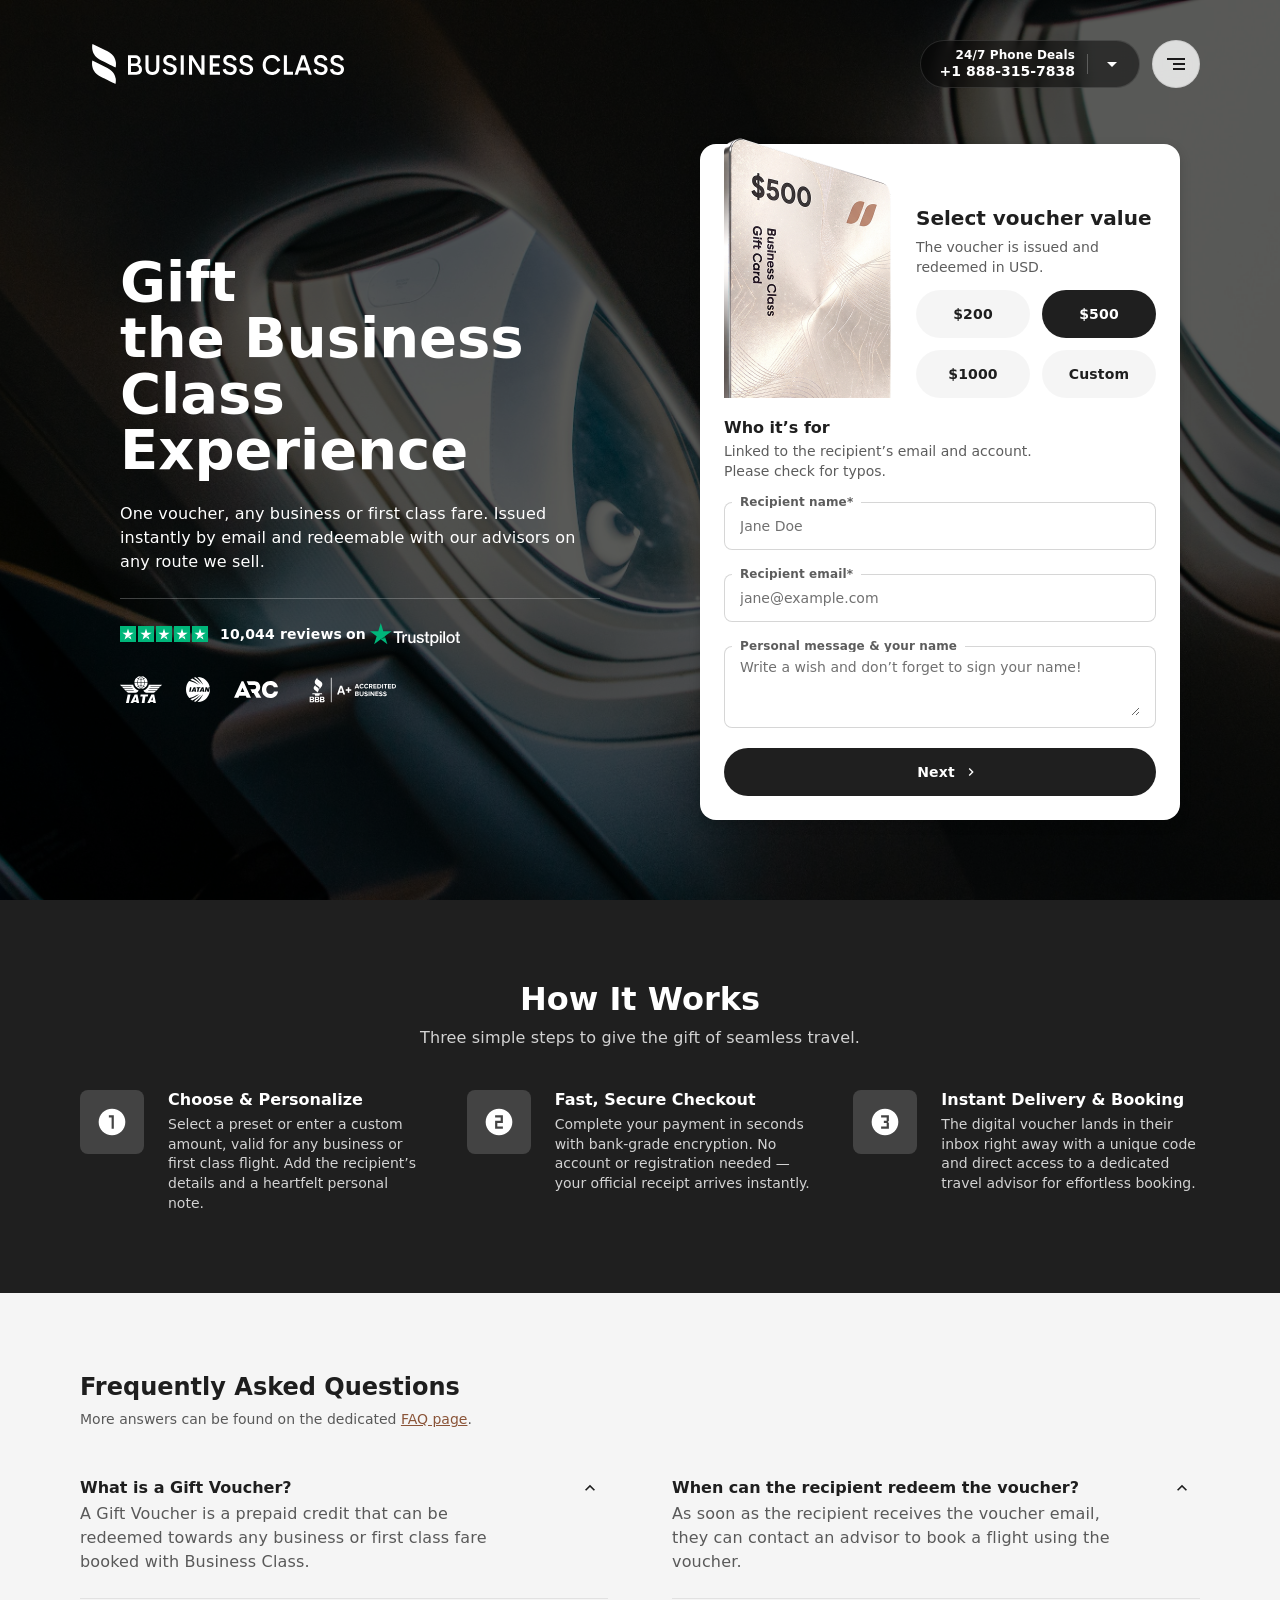
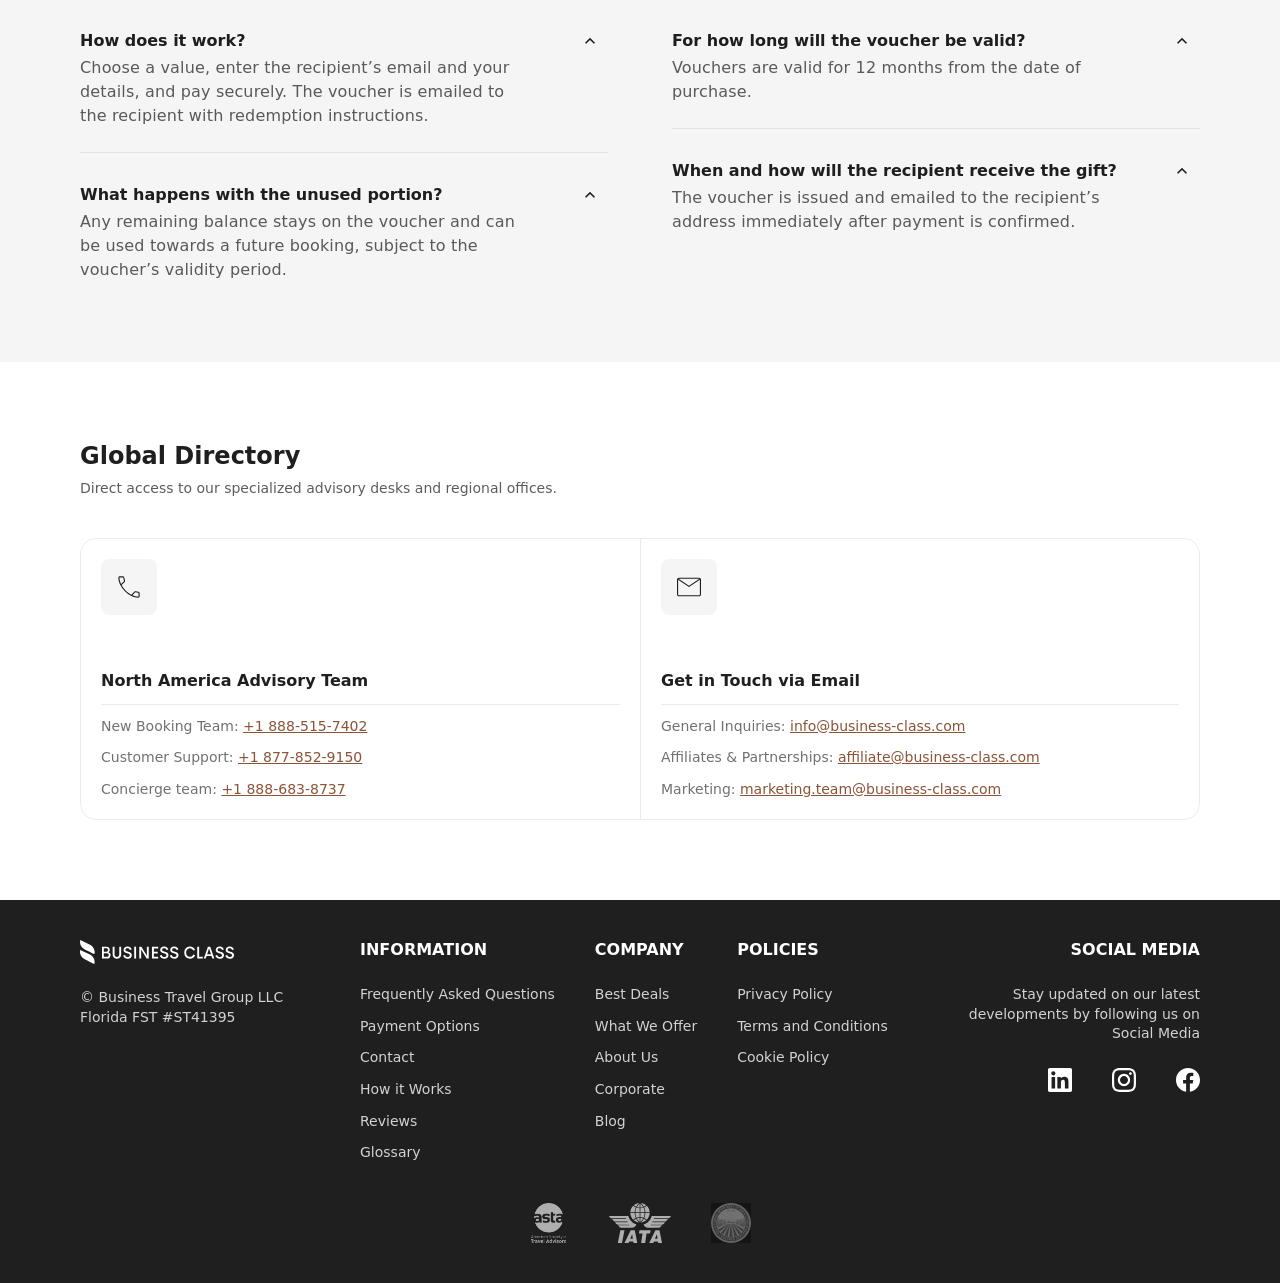
==== commit 05c8057b: "Gift Card mobile header by the new design, call button 36 The header is 72 tall with the logo 8 from" ====
--- a/index.html
+++ b/index.html
@@ -32,29 +32,36 @@
 <main>
   <!-- Gift Card Hero -->
   <section class="hero hero--gift-card" aria-labelledby="gift-hero-title">
-    <div class="hero__media"><img class="hero__photo" src="images/gift-card-hero.jpg" alt=""></div>
+    <div class="hero__media"><img class="hero__photo" src="images/gift-card-hero.jpg" alt="" loading="lazy"></div>
     <div class="hero__inner">
       <header class="hero__header">
-        <a class="hero__logo" href="#examples"><img class="hero__logo-full" src="images/logo-business-class.svg" alt="Business Class"><span class="hero__logo-compact"><img src="images/logo-business-class-sign-light.svg" alt="Business Class"><img src="images/logo-business-class-text-light.svg" alt=""></span></a>
+        <a class="hero__logo" href="#examples"><img class="hero__logo-full" src="images/logo-business-class.svg" alt="Business Class"><span class="hero__logo-compact"><img src="images/logo-business-class-sign-color.svg" alt="Business Class"><img src="images/logo-business-class-text-color.svg" alt=""></span></a>
         <div class="hero__actions">
           <button class="dropdown dropdown--phone dropdown--inverse" type="button" aria-haspopup="menu" aria-expanded="false" popovertarget="dropdown-call"><span class="dropdown__label"><span class="dropdown__caption">24/7 Phone Deals</span> <span class="dropdown__value">+1 888-315-7838</span></span><span class="dropdown__divider" aria-hidden="true"></span><span class="dropdown__icon icon icon--arrow-drop-down" aria-hidden="true"></span></button>
           <button class="button button--glass button--blur-default" type="button" aria-label="Open menu"><span class="button__icon icon icon--menu" aria-hidden="true"></span></button>
           <a class="dropdown dropdown--call hero__call" href="tel:+18883157838" aria-label="24/7 Phone Deals: call +1 888-315-7838"><span class="dropdown__label">24/7 Phone Deals</span><span class="dropdown__divider" aria-hidden="true"></span><span class="dropdown__icon icon icon--call" aria-hidden="true"></span></a>
-          <button class="button button--sm button--glass button--blur-default hero__menu-compact" type="button" aria-label="Open menu"><span class="button__icon icon icon--menu" aria-hidden="true"></span></button>
+          <button class="button button--sm button--secondary hero__menu-compact" type="button" aria-label="Open menu"><span class="button__icon icon icon--menu" aria-hidden="true"></span></button>
         </div>
       </header>
       <div class="hero__body">
         <div class="hero__text">
+          <img class="hero__picture" src="images/gift-cards.jpg" alt="" loading="lazy">
           <h1 class="hero__title" id="gift-hero-title">Gift <br>the Business Class Experience</h1>
           <p class="hero__lead">One voucher, any business or first class fare. Issued instantly by email and redeemable with our advisors on any route we sell.</p>
           <hr class="hero__divider">
-          <button class="button button--lg button--brand button--shadow-md hero__cta" type="button" aria-haspopup="dialog" aria-controls="gift-dialog"><span class="button__label">Buy a Gift Card</span><span class="button__icon icon icon--chevron-right" aria-hidden="true"></span></button>
-          <p class="hero__rating"><span class="hero__stars" role="img" aria-label="Rated 5 out of 5"><img src="images/trustpilot-star.svg" alt=""><img src="images/trustpilot-star.svg" alt=""><img src="images/trustpilot-star.svg" alt=""><img src="images/trustpilot-star.svg" alt=""><img src="images/trustpilot-star.svg" alt=""></span> <span>10,044 reviews</span> <span>on</span> <img class="hero__trustpilot" src="images/trustpilot-logo.svg" alt="Trustpilot"></p>
+          <button class="button button--lg button--shadow-md hero__cta" type="button" aria-haspopup="dialog" aria-controls="gift-dialog"><span class="button__label">Get Your Gift</span><span class="button__icon icon icon--chevron-right" aria-hidden="true"></span></button>
+          <p class="hero__rating"><span class="hero__stars" role="img" aria-label="Rated 5 out of 5"><img src="images/trustpilot-star.svg" alt=""><img src="images/trustpilot-star.svg" alt=""><img src="images/trustpilot-star.svg" alt=""><img src="images/trustpilot-star.svg" alt=""><img src="images/trustpilot-star.svg" alt=""></span> <span>10,044 reviews</span> <span>on</span> <img class="hero__trustpilot" src="images/trustpilot-logo.svg" alt="Trustpilot"><img class="hero__trustpilot hero__trustpilot--on-light" src="images/trustpilot-logo-on-light.svg" alt="Trustpilot"></p>
           <ul class="hero__badges" aria-label="Accreditations">
             <li><img src="images/badge-iata.svg" alt="IATA"></li>
             <li><img src="images/badge-iatan.svg" alt="IATAN"></li>
             <li><img src="images/badge-arc.svg" alt="ARC"></li>
             <li><img src="images/badge-bbb.svg" alt="BBB A+ Accredited Business"></li>
+          </ul>
+          <ul class="hero__badges hero__badges--on-light" aria-label="Accreditations">
+            <li><img src="images/badge-iata-on-light.svg" alt="IATA"></li>
+            <li><img src="images/badge-iatan-on-light.svg" alt="IATAN"></li>
+            <li><img src="images/badge-arc-on-light.svg" alt="ARC"></li>
+            <li><img src="images/badge-bbb-on-light.svg" alt="BBB A+ Accredited Business"></li>
           </ul>
         </div>
         <div class="hero__form">
@@ -251,20 +258,20 @@
           <a class="menu__option" role="menuitem" href="tel:+18778529150" tabindex="-1" aria-label="Call Customer Service, USA 877-852-9150"><span class="menu__caption">Customer Service</span><span class="menu__label">USA 877-852-9150</span></a>
         </div>
 
-<!-- The gift voucher form of the Gift Card hero on mobile: the bottom panel of its cta "Buy a Gift Card" (#186). -->
-<dialog class="modal gift-dialog" id="gift-dialog" aria-label="Buy a Gift Card">
+<!-- The gift voucher form of the Gift Card hero on mobile: the bottom panel of its cta "Get Your Gift" (#186, #187). -->
+<dialog class="modal gift-dialog" id="gift-dialog" aria-label="Get Your Gift">
   <div class="gift-form">
     <button class="button button--sm button--secondary modal__close gift-dialog__close" type="button" aria-label="Close"><span class="button__icon icon icon--close" aria-hidden="true"></span></button>
     <form class="gift-form__step" data-step="value" aria-labelledby="gift-sheet-value-title" novalidate>
       <div class="gift-form__head">
-        <div class="gift-form__media"><img class="gift-form__image" src="images/500.png" alt=""></div>
+        <div class="gift-form__media"><img class="gift-form__image" src="images/500-panel.png" alt=""></div>
         <div class="gift-form__side">
-          <hgroup class="heading-group heading-group--sm"><h2 class="heading-group__title" id="gift-sheet-value-title" tabindex="-1">Select voucher value</h2><p class="heading-group__text" id="gift-sheet-value-text">The voucher is issued and redeemed in USD.</p></hgroup>
+          <hgroup class="heading-group"><h2 class="heading-group__title" id="gift-sheet-value-title" tabindex="-1">Select voucher value</h2><p class="heading-group__text" id="gift-sheet-value-text">The voucher is issued and redeemed in USD.</p></hgroup>
           <fieldset class="choice" aria-labelledby="gift-sheet-value-title" aria-describedby="gift-sheet-value-text">
-            <label class="button button--secondary choice__option" for="gift-sheet-value-200"><input class="choice__radio" id="gift-sheet-value-200" type="radio" name="gift-sheet-value" value="200" data-image="images/200.png"><span class="button__label">$200</span></label>
-            <label class="button button--secondary choice__option" for="gift-sheet-value-500"><input class="choice__radio" id="gift-sheet-value-500" type="radio" name="gift-sheet-value" value="500" data-image="images/500.png" checked><span class="button__label">$500</span></label>
-            <label class="button button--secondary choice__option" for="gift-sheet-value-1000"><input class="choice__radio" id="gift-sheet-value-1000" type="radio" name="gift-sheet-value" value="1000" data-image="images/1000.png"><span class="button__label">$1000</span></label>
-            <label class="button button--secondary choice__option" for="gift-sheet-value-custom"><input class="choice__radio" id="gift-sheet-value-custom" type="radio" name="gift-sheet-value" value="custom" data-image="images/custom.png"><span class="button__label">Custom</span></label>
+            <label class="button button--secondary choice__option" for="gift-sheet-value-200"><input class="choice__radio" id="gift-sheet-value-200" type="radio" name="gift-sheet-value" value="200" data-image="images/200-panel.png"><span class="button__label">$200</span></label>
+            <label class="button button--secondary choice__option" for="gift-sheet-value-500"><input class="choice__radio" id="gift-sheet-value-500" type="radio" name="gift-sheet-value" value="500" data-image="images/500-panel.png" checked><span class="button__label">$500</span></label>
+            <label class="button button--secondary choice__option" for="gift-sheet-value-1000"><input class="choice__radio" id="gift-sheet-value-1000" type="radio" name="gift-sheet-value" value="1000" data-image="images/1000-panel.png"><span class="button__label">$1000</span></label>
+            <label class="button button--secondary choice__option" for="gift-sheet-value-custom"><input class="choice__radio" id="gift-sheet-value-custom" type="radio" name="gift-sheet-value" value="custom" data-image="images/custom-panel.png"><span class="button__label">Custom</span></label>
             <div class="input input--strong choice__other"><div class="input__field"><span class="choice__currency" aria-hidden="true">$</span><input class="input__control choice__input" id="gift-sheet-value-amount" type="text" name="custom-value" inputmode="numeric" autocomplete="off" placeholder="Your amount" aria-label="Your amount, US dollars"><button class="input__action choice__apply" type="button" aria-label="Apply amount" aria-disabled="true" aria-describedby="gift-sheet-value-reason"><span class="input__icon icon icon--check-circle" aria-hidden="true"></span></button></div></div>
             <p id="gift-sheet-value-reason" data-reason hidden>Type an amount first</p>
           </fieldset>
@@ -273,19 +280,18 @@
       <div class="gift-form__body">
       <hgroup class="heading-group heading-group--xs"><h2 class="heading-group__title" id="gift-sheet-recipient-title">Who it’s for</h2><p class="heading-group__text" id="gift-sheet-recipient-text">Linked to the recipient’s email and account.<br>Please check for typos.</p></hgroup>
       <fieldset class="gift-form__fields" aria-labelledby="gift-sheet-recipient-title" aria-describedby="gift-sheet-recipient-text">
-        <div class="input"><label class="input__label" for="gift-sheet-recipient-name">Recipient name<span aria-hidden="true">*</span></label><div class="input__field"><input class="input__control" id="gift-sheet-recipient-name" type="text" name="recipient-name" autocomplete="off" placeholder="Jane Doe" required></div></div>
-        <div class="input"><label class="input__label" for="gift-sheet-recipient-email">Recipient email<span aria-hidden="true">*</span></label><div class="input__field"><input class="input__control" id="gift-sheet-recipient-email" type="email" name="recipient-email" autocomplete="off" placeholder="jane@example.com" required></div></div>
-        <div class="input"><label class="input__label" for="gift-sheet-message">Personal message &amp; your name</label><div class="input__field"><textarea class="input__control" id="gift-sheet-message" name="message" rows="3" placeholder="Write a wish and don’t forget to sign your name!"></textarea></div></div>
+        <div class="input input--lg"><label class="input__label" for="gift-sheet-recipient-name">Recipient name<span aria-hidden="true">*</span></label><div class="input__field"><input class="input__control" id="gift-sheet-recipient-name" type="text" name="recipient-name" autocomplete="off" placeholder="Jane Doe" required></div></div>
+        <div class="input input--lg"><label class="input__label" for="gift-sheet-recipient-email">Recipient email<span aria-hidden="true">*</span></label><div class="input__field"><input class="input__control" id="gift-sheet-recipient-email" type="email" name="recipient-email" autocomplete="off" placeholder="jane@example.com" required></div></div>
+        <div class="input input--lg"><label class="input__label" for="gift-sheet-message">Personal message &amp; your name</label><div class="input__field"><textarea class="input__control" id="gift-sheet-message" name="message" rows="3" placeholder="Write a wish and don’t forget to sign your name!"></textarea></div></div>
       </fieldset>
       <button class="button gift-form__next" type="submit"><span class="button__label">Next</span><span class="button__icon icon icon--chevron-right" aria-hidden="true"></span></button>
       </div>
     </form>
     <form class="gift-form__step" data-step="payment" aria-labelledby="gift-sheet-payment-title" novalidate hidden>
       <div class="gift-form__head">
-        <div class="gift-form__media"><img class="gift-form__image" src="images/500.png" alt=""></div>
+        <div class="gift-form__media"><img class="gift-form__image" src="images/500-panel.png" alt=""></div>
         <div class="gift-form__side">
-          <hgroup class="heading-group heading-group--sm"><h2 class="heading-group__title" id="gift-sheet-payment-title" tabindex="-1">Payment details</h2><p class="heading-group__text">All transactions are secure and encrypted.</p></hgroup>
-          <hr class="gift-form__divider">
+          <hgroup class="heading-group"><h2 class="heading-group__title" id="gift-sheet-payment-title" tabindex="-1">Payment details</h2><p class="heading-group__text">All transactions are secure and encrypted.</p></hgroup>
           <div class="gift-form__order">
             <h3 class="gift-form__order-title" id="gift-sheet-payment-order">Order</h3>
             <dl>
@@ -294,17 +300,18 @@
               <div class="gift-form__row"><dt>Delivery:</dt><dd>Instant (Email)</dd></div>
             </dl>
           </div>
+          <hr class="gift-form__divider">
         </div>
       </div>
       <div class="gift-form__body">
-      <div class="input"><label class="input__label" for="gift-sheet-email">Your email<span aria-hidden="true">*</span></label><div class="input__field"><input class="input__control" id="gift-sheet-email" type="email" name="email" autocomplete="email" placeholder="you@example.com" required></div></div>
-      <div class="input"><label class="input__label" for="gift-sheet-card-number">Card number<span aria-hidden="true">*</span></label><div class="input__field"><input class="input__control" id="gift-sheet-card-number" type="text" name="card-number" inputmode="numeric" autocomplete="cc-number" placeholder="1234 1234 1234 1234" required><span class="input__images" role="img" aria-label="Mastercard, Visa, American Express, Discover"><img src="images/payment-mastercard.svg" alt=""><img src="images/payment-visa.svg" alt=""><img src="images/payment-amex.svg" alt=""><img src="images/payment-discover.svg" alt=""></span></div></div>
+      <div class="input input--lg"><label class="input__label" for="gift-sheet-email">Your email<span aria-hidden="true">*</span></label><div class="input__field"><input class="input__control" id="gift-sheet-email" type="email" name="email" autocomplete="email" placeholder="you@example.com" required></div></div>
+      <div class="input input--lg"><label class="input__label" for="gift-sheet-card-number">Card number<span aria-hidden="true">*</span></label><div class="input__field"><input class="input__control" id="gift-sheet-card-number" type="text" name="card-number" inputmode="numeric" autocomplete="cc-number" placeholder="1234 1234 1234 1234" required><span class="input__images" role="img" aria-label="Mastercard, Visa, American Express, Discover"><img src="images/payment-mastercard.svg" alt=""><img src="images/payment-visa.svg" alt=""><img src="images/payment-amex.svg" alt=""><img src="images/payment-discover.svg" alt=""></span></div></div>
       <div class="gift-form__pair">
-        <div class="input"><label class="input__label" for="gift-sheet-card-expiry">Expiration date<span aria-hidden="true">*</span></label><div class="input__field"><input class="input__control" id="gift-sheet-card-expiry" type="text" name="card-expiry" inputmode="numeric" autocomplete="cc-exp" placeholder="MM/YY" required></div></div>
-        <div class="input"><label class="input__label" for="gift-sheet-card-csc">Security code<span aria-hidden="true">*</span></label><div class="input__field"><input class="input__control" id="gift-sheet-card-csc" type="text" name="card-csc" inputmode="numeric" autocomplete="cc-csc" placeholder="CVC" required><span class="input__icon icon icon--cvc" aria-hidden="true"></span></div></div>
+        <div class="input input--lg"><label class="input__label" for="gift-sheet-card-expiry">Expiration date<span aria-hidden="true">*</span></label><div class="input__field"><input class="input__control" id="gift-sheet-card-expiry" type="text" name="card-expiry" inputmode="numeric" autocomplete="cc-exp" placeholder="MM/YY" required></div></div>
+        <div class="input input--lg"><label class="input__label" for="gift-sheet-card-csc">Security code<span aria-hidden="true">*</span></label><div class="input__field"><input class="input__control" id="gift-sheet-card-csc" type="text" name="card-csc" inputmode="numeric" autocomplete="cc-csc" placeholder="CVC" required><span class="input__icon icon icon--cvc" aria-hidden="true"></span></div></div>
       </div>
       <div class="gift-form__pair">
-        <div class="input"><label class="input__label" for="gift-sheet-country">Country<span aria-hidden="true">*</span></label><div class="input__field"><select class="input__control" id="gift-sheet-country" name="country" autocomplete="country" required>
+        <div class="input input--lg"><label class="input__label" for="gift-sheet-country">Country<span aria-hidden="true">*</span></label><div class="input__field"><select class="input__control" id="gift-sheet-country" name="country" autocomplete="country" required>
           <option value="US" selected>United States</option>
           <option value="CA">Canada</option>
           <option value="GB">United Kingdom</option>
@@ -316,7 +323,7 @@
           <option value="AU">Australia</option>
           <option value="AE">United Arab Emirates</option>
         </select><span class="input__icon icon icon--arrow-drop-down" aria-hidden="true"></span></div></div>
-        <div class="input"><label class="input__label" for="gift-sheet-postal-code">ZIP code<span aria-hidden="true">*</span></label><div class="input__field"><input class="input__control" id="gift-sheet-postal-code" type="text" name="postal-code" autocomplete="postal-code" placeholder="12345" required></div></div>
+        <div class="input input--lg"><label class="input__label" for="gift-sheet-postal-code">ZIP code<span aria-hidden="true">*</span></label><div class="input__field"><input class="input__control" id="gift-sheet-postal-code" type="text" name="postal-code" autocomplete="postal-code" placeholder="12345" required></div></div>
       </div>
       <p class="gift-form__terms">By continuing, you agree to our <a href="#examples">Terms and Conditions</a>.</p>
       <div class="gift-form__actions">
@@ -327,10 +334,10 @@
     </form>
     <div class="gift-form__step" data-step="done" role="region" aria-labelledby="gift-sheet-done-title" hidden>
       <div class="gift-form__head">
-        <div class="gift-form__media"><img class="gift-form__image" src="images/500.png" alt=""></div>
+        <div class="gift-form__media"><img class="gift-form__image" src="images/500-panel.png" alt=""></div>
         <div class="gift-form__side">
           <div class="gift-form__thanks"><span class="gift-form__done-icon icon icon--check" aria-hidden="true"></span>
-          <hgroup class="heading-group heading-group--sm"><h2 class="heading-group__title" id="gift-sheet-done-title" tabindex="-1">Thank You for Your Purchase.</h2><p class="heading-group__text">Your gift voucher card is on the way.<br>Delivering to the recipient by email — no further action needed.</p></hgroup></div>
+          <hgroup class="heading-group heading-group--center"><h2 class="heading-group__title" id="gift-sheet-done-title" tabindex="-1">Thank You for Your Purchase.</h2><p class="heading-group__text">Your gift voucher card is on the way.<br>Delivering to the recipient by email — no further action needed.</p></hgroup></div>
         </div>
       </div>
       <div class="gift-form__body">
--- a/components/button.css
+++ b/components/button.css
@@ -110,7 +110,7 @@
   --button-gap: var(--space-component-gap-xs);
   --button-icon-only-py: var(--space-component-py-xs);
   --button-icon-only-px: var(--space-component-px-xs);
-  --button-icon-only-size: var(--size-icon-xs); /* icon only: 32 visible, hit area 44 */
+  --button-icon-only-size: var(--size-icon-sm); /* icon only: 8 + 20 + 8 = 36 visible, hit area 44 (#190) */
 }
 .button--lg {
   --button-py: var(--space-component-py-lg);
--- a/components/dropdown.css
+++ b/components/dropdown.css
@@ -8,8 +8,8 @@
      .dropdown--edit      32 tall: typography.label.lg, divider 16, arrow 16
      .dropdown--small.travelers-dropdown  Class/Travelers: small as wide as its text, opens the travelers dialog
                           (travelers.css, #115)
-     .dropdown--call      32 tall, green: a link that calls, not a menu (#175) — typography.label.md, divider and the
-                          call icon 16, color.bg.action.positive.*; the phone of the mobile header
+     .dropdown--call      36 tall, green: a link that calls, not a menu (#175, #192) — typography.label.md, divider 16,
+                          the call icon 20, color.bg.action.positive.*; the phone of the mobile header
    Surface: default (color.bg.action.secondary.*) | .dropdown--inverse — dark glass over photos (currency, phone only).
    Markup: <button class="dropdown dropdown--currency [dropdown--inverse]" type="button" aria-haspopup="listbox|menu"
              aria-expanded="false" [aria-label="Currency: USD"]>
@@ -157,15 +157,16 @@
   --dropdown-letter-spacing: var(--typography-label-lg-letter-spacing);
 }
 
-/* Call (Figma: Consolidator page, ATF mobile, Call action; #175): a tel: link in the pill of the type — label.md, the
-   divider and the call icon 16; 8 + 16 + 8 = 32 tall, the hit area 44 (::before). Its own green surface: white text on
+/* Call (Figma: Gift Card, ATF 2, Call action, node 90:9866; #175, #192): a tel: link in the pill of the type —
+   label.md, the divider 16 and the call icon 20; 8 + 20 + 8 = 36 tall, as the icon-only sm buttons next to it (#190),
+   the hit area 44 (::before). Its own green surface: white text on
    color.bg.action.positive.default is 4.6:1 (AA). */
 .dropdown--call {
   --dropdown-pl: var(--space-component-px-sm);
   --dropdown-pr: var(--space-component-px-xs);
   --dropdown-gap: var(--space-component-gap-sm);
-  --dropdown-icon-size: var(--size-icon-xs);
-  --dropdown-divider-size: var(--size-icon-xs); /* Figma 12: no size token of 12 — the line is as tall as the icon */
+  --dropdown-icon-size: var(--size-icon-sm);
+  --dropdown-divider-size: var(--size-icon-xs);
   --dropdown-font-family: var(--typography-label-md-font-family);
   --dropdown-font-size: var(--typography-label-md-font-size);
   --dropdown-font-weight: var(--typography-label-md-font-weight);
@@ -176,12 +177,11 @@
   --dropdown-bg-pressed: var(--color-bg-action-positive-pressed);
   --dropdown-fg: var(--color-text-on-action);
   --dropdown-icon: var(--color-icon-on-action);
-  --dropdown-divider: var(--color-border-inverse-default); /* Figma: white 48% — no such inverse border */
+  --dropdown-divider: var(--color-border-inverse-default);
   text-decoration: none;
   -webkit-backdrop-filter: none;
   backdrop-filter: none;
-  /* MISSING: the 4 px ring of black 12% around the pill and the light gradient over the green (Figma: Call action) —
-     no semantic border width of 4, no gradient token (BACKLOG.md); not drawn. */
+  /* MISSING: the light gradient over the green (Figma: Call action) — no gradient token (BACKLOG.md); not drawn. */
 }
 
 /* Surface: dark glass over photos, like the glass-inverse button (#86): the border is drawn inside. */
--- a/components/accordion.css
+++ b/components/accordion.css
@@ -16,8 +16,9 @@
 /* Two columns: the question with the answer under it, and the icon. The icon hangs beside both (Figma: the text and
    the button side by side), so its column is as wide as icon-ghost sm and the item at least as tall. */
 .accordion {
-  --accordion-icon-width: calc(var(--space-component-px-xs) + var(--size-icon-xs) + var(--space-component-px-xs));
-  --accordion-icon-height: calc(var(--space-component-py-xs) + var(--size-icon-xs) + var(--space-component-py-xs));
+  /* icon-ghost sm: 8 + 20 + 8 (#190) */
+  --accordion-icon-width: calc(var(--space-component-px-xs) + var(--size-icon-sm) + var(--space-component-px-xs));
+  --accordion-icon-height: calc(var(--space-component-py-xs) + var(--size-icon-sm) + var(--space-component-py-xs));
   display: grid;
   grid-template-columns: [text-start] minmax(0, 1fr) [text-end] var(--accordion-icon-width) [row-end];
   align-content: start;
@@ -52,7 +53,7 @@
 }
 .accordion__question {
   grid-column: text-start / text-end;
-  padding-top: var(--space-component-py-2xs); /* Figma: the question 4 lower, to the middle of the icon */
+  padding-top: var(--space-component-py-xs); /* to the middle of the icon: 8 lower for the 36 button (#190; Figma 4 for 32) */
   font-family: var(--typography-title-md-font-family);
   font-size: var(--typography-title-md-font-size);
   font-weight: var(--typography-title-md-font-weight);
--- a/components/gift-form.css
+++ b/components/gift-form.css
@@ -148,48 +148,63 @@
 .gift-form__thanks { display: flex; flex-direction: column; gap: var(--space-container-gap-xs); }
 .gift-form__done-icon { width: var(--size-icon-2xl); height: var(--size-icon-2xl); background-color: var(--color-icon-positive); }
 
-/* In a dialog (#186; Figma: Gift Card, ATF, node 58:9391): the form of the mobile Gift Card hero opens in a bottom
-   panel — the shared modal (#102), on mobile full width at the bottom (#96). The dialog is a transparent frame that
-   scrolls: the form is the card at its bottom (top corners shape.modal.default, no shadow); above it — room 120 tall
-   (the width token stands in for the height), so the picture of the card goes up over the top of the form, as in
-   Figma (104 over the card); a click in
-   the room closes the dialog, as a click on the overlay (gift-form.js). The close button (icon-secondary sm) stands in
-   the top right corner of the card, space.component.py.sm / px.sm from its edges.
-   Markup: <dialog class="modal gift-dialog" id="gift-dialog" aria-label="Buy a Gift Card">
+/* In a dialog (#186, #189; Figma: Gift Card, ATF 2 - Step 1, 2, 3, nodes 70:9906, 70:10218, 71:10819): the form of the
+   mobile Gift Card hero opens in a bottom panel — the shared modal (#102), on mobile full width at the bottom (#96).
+   The dialog is a transparent frame that scrolls: the form is the card at its bottom (top corners shape.modal.default,
+   no shadow); above it — room space.section.py.md tall, where the picture of the card goes up over the top of the
+   form, as in Figma; a click in the room closes the dialog, as a click on the overlay (gift-form.js). The close button
+   (icon-secondary sm) stands in the top right corner of the card, space.component.py.sm / px.sm from its edges.
+   Markup: <dialog class="modal gift-dialog" id="gift-dialog" aria-label="Get Your Gift">
              <div class="gift-form"> <button class="button button--sm button--secondary modal__close gift-dialog__close"
                type="button" aria-label="Close"> close icon </button> steps </div>
            </dialog>
-   The head of a step: the picture (size.container.width.160) and the first part of the side — the heading, on thank you
-   the check with the heading — side by side; the first row at least 120 tall, the picture's bottom 120 below its top
-   on every step (the heading stands at the bottom of the row); the rest of the side (the choice, the line and the
-   order) under them across the width, space.container.gap.lg apart. */
+   The panel copy has its own markup (scripts/pages/build-gift-card.py): the pictures are the top of the card, 4:5
+   (images/<value>-panel.png); the fields lg; the step headings — the heading group md; on payment the order goes
+   before the line; thank you is centered.
+   In the panel the steps share one cell: the panel is as tall as the tallest step and keeps its height, every step
+   starts at the top (a hidden one keeps its place but is not seen, read or tabbed to, as on desktop); no shared rows
+   inside — the parts of a step space.component.gap.xl apart, the buttons right after the content. The head of a step: the picture (size.container.width.120, size.media.4x5) and the
+   heading side by side at the bottom; the picture's cell is as tall as the picture minus the pull (the padding of the
+   card and the room), so the picture goes up into the room by exactly the room; the rest of the side (the choice, the
+   order and the line) under them across the width. Thank you: no picture — the check and the heading centered across
+   the width, space.component.gap.xl apart. */
 .modal.gift-dialog {
   overflow-y: auto; /* a low screen scrolls the panel */
-  padding-top: var(--size-container-width-120); /* MISSING: size.container.height.120 (BACKLOG.md) */
+  padding-top: var(--space-section-py-md);
   background: none;
   box-shadow: none;
 }
 .gift-dialog .gift-form {
+  --gift-dialog-pull: calc(var(--space-component-py-xl) + var(--space-section-py-md)); /* how far the picture goes up */
   position: relative;
+  grid-template-areas: "step";
+  grid-template-rows: auto;
   max-width: none;
   border-radius: var(--shape-modal-default) var(--shape-modal-default) 0 0;
   box-shadow: none;
 }
 .gift-dialog__close { position: absolute; top: var(--space-component-py-sm); right: var(--space-component-px-sm); }
+.gift-dialog .gift-form__step {
+  display: flex;
+  flex-direction: column;
+  grid-area: step;
+  align-self: start;
+  gap: var(--space-component-gap-xl);
+}
 .gift-dialog .gift-form__head {
   display: grid;
-  grid-template-columns: [across-start] var(--size-container-width-160) 1fr [across-end];
-  /* The first row at least 120 (Figma), so the picture stands at the same place on every step: its bottom 120 below the
-     top of the row (MISSING: size.container.height.120 — the width token stands in, BACKLOG.md). */
-  grid-template-rows: minmax(var(--size-container-width-120), auto);
-  align-content: start; /* the head is as tall as the tallest one (#162): the room left goes under it */
+  grid-template-columns: [across-start] var(--size-container-width-120) 1fr [across-end];
   align-items: end;
-  gap: var(--space-container-gap-lg) var(--space-container-gap-md);
-}
-.gift-dialog .gift-form__media { align-self: stretch; }
-.gift-dialog .gift-form__image { bottom: calc(100% - var(--size-container-width-120)); }
+  gap: var(--space-component-gap-xl) var(--space-container-gap-md);
+}
+/* The ratio token is "4 / 5": in parentheses, so the width is divided by the whole ratio. */
+.gift-dialog .gift-form__media { height: calc(var(--size-container-width-120) / (var(--size-media-4x5)) - var(--gift-dialog-pull)); }
+.gift-dialog .gift-form__image { aspect-ratio: var(--size-media-4x5); }
 .gift-dialog .gift-form__side { display: contents; }
 .gift-dialog .gift-form__side > * + * { grid-column: across-start / across-end; }
+.gift-dialog .gift-form__step[data-step="done"] .gift-form__media { display: none; }
+.gift-dialog .gift-form__thanks { grid-column: across-start / across-end; align-items: center; gap: var(--space-component-gap-xl); }
+.gift-dialog .gift-form__step[data-step="done"] .gift-form__order { gap: var(--space-component-gap-xs); }
 
 /* Accessibility: forced colors drop the background and the shadow — the form keeps a border. */
 @media (forced-colors: active) {
--- a/components/directory.css
+++ b/components/directory.css
@@ -16,7 +16,9 @@
                </ul>
              </li>
            </ul>
-   As wide as its container; the cards share it equally. The heading level follows the page. Semantic tokens only (#82). */
+   As wide as its container; the cards share it equally. On mobile (#191; Figma: Gift Card, mobile, Info section,
+   node 89:15105) — one card under another in the same frame, each as wide as the frame; the line between them — at the
+   top of the card. The heading level follows the page. Semantic tokens only (#82). */
 
 .directory {
   display: grid;
@@ -81,6 +83,13 @@
   outline-offset: var(--size-focus-ring-offset);
 }
 
+/* Mobile (#191): one card under another, each as wide as the frame; the line between them — at the top of the card. */
+[data-breakpoint="mobile"] .directory { grid-auto-columns: 1fr; grid-auto-flow: row; }
+[data-breakpoint="mobile"] .directory__card + .directory__card {
+  border-top: var(--size-border-default) solid var(--color-border-subtle);
+  border-left: 0;
+}
+
 /* Accessibility: forced colors drop the background — the icon box gets a border, the mask a system color. */
 @media (forced-colors: active) {
   .directory__icon { border: var(--size-border-default) solid CanvasText; }
--- a/sections/hero.css
+++ b/sections/hero.css
@@ -150,12 +150,13 @@
    (Figma: Gift Card, ATF, node 57:9101; #186). The parts of the mobile screen are in the markup and hidden elsewhere: a
    photo for a phone, if the hero has one (.hero__photo--mobile — Consolidator: the wing at 50% over
    color.bg.section.accent, one picture; Gift Card keeps its photo, cropped to the screen), the compact logo (sign and
-   two-line text, .hero__logo-compact: dark on the light hero, white on Gift Card), the call link (dropdown--call,
-   #175), the menu button icon-glass sm (.hero__menu-compact) and the cta (.hero__cta) — it opens the form in a bottom
+   two-line text, .hero__logo-compact: dark on the light hero, bronze on Gift Card), the call link (dropdown--call,
+   #175), the menu button sm (.hero__menu-compact: icon-glass over a photo, icon-secondary on Gift Card, #192) and the cta (.hero__cta) — it opens the form in a bottom
    panel (Consolidator: .modal.search-dialog, search-form.css; Gift Card: .modal.gift-dialog, gift-form.css). Tablet
    keeps the desktop layout for now. Both photos of the light hero are loading="lazy": the hidden one (display: none) is
    not downloaded (#177). */
-.hero__photo--mobile, .hero__logo-compact, .hero__call, .hero__menu-compact, .hero__cta { display: none; }
+.hero__photo--mobile, .hero__logo-compact, .hero__call, .hero__menu-compact, .hero__cta, .hero__picture,
+.hero__badges--on-light, .hero__trustpilot--on-light { display: none; }
 /* On a light photo the ring of the glass button is dark, as on every light surface. */
 .hero--light .button--glass { --button-focus: var(--color-border-focus); }
 
@@ -217,7 +218,37 @@
 
 /* Gift Card (#186): the lead, space.container.gap.md, the line, the cta (space.section.gap.md above and below), the
    rating (space.component.px.xs from the edges), space.container.gap.md, the badges (px.sm). The title's line break is
-   for desktop. */
+   for desktop.
+   Light on mobile (#187; Figma: Gift Card, ATF 2, node 70:9755): color.bg.section.accent instead of the photo (the
+   photo is loading="lazy" — not downloaded), color.text.primary; over the title the picture of three vouchers
+   (.hero__picture, size.media.3x2, space.section.gap.md under it, multiplied over the section as in Figma — its white
+   background takes the section's color); the title and the lead centered; the line
+   color.border.subtle; the bronze compact logo, the dark Trustpilot logo and badges (--on-light); the actions
+   space.container.gap.sm apart; dark focus rings, as on every light surface.
+   The header (#192; Figma: ATF 2, Heading, node 70:9758): 72 tall — the logo 56 with space.component.py.xs above and
+   below, from the top of the page; the call link and the menu (icon-secondary sm) 36 tall, centered on the logo. */
+[data-breakpoint="mobile"] .hero--gift-card {
+  padding-top: 0;
+  background: var(--color-bg-section-accent);
+  color: var(--color-text-primary);
+}
+[data-breakpoint="mobile"] .hero--gift-card .hero__header { padding: var(--space-component-py-xs) 0; }
+[data-breakpoint="mobile"] .hero--gift-card :is(.hero__media, .hero__badges:not(.hero__badges--on-light), .hero__trustpilot:not(.hero__trustpilot--on-light)) { display: none; }
+[data-breakpoint="mobile"] .hero--gift-card .hero__badges--on-light { display: flex; }
+[data-breakpoint="mobile"] .hero--gift-card .hero__trustpilot--on-light { display: block; }
+[data-breakpoint="mobile"] .hero--gift-card .hero__picture {
+  display: block;
+  width: 100%;
+  height: auto;
+  margin-bottom: var(--space-section-gap-md);
+  aspect-ratio: var(--size-media-3x2);
+  object-fit: cover;
+  mix-blend-mode: multiply; /* as in Figma: the white of the picture takes the color of the section */
+}
+[data-breakpoint="mobile"] .hero--gift-card :is(.hero__title, .hero__lead) { text-align: center; }
+[data-breakpoint="mobile"] .hero--gift-card .hero__divider { border-top-color: var(--color-border-subtle); }
+[data-breakpoint="mobile"] .hero--gift-card .hero__actions { gap: var(--space-container-gap-sm); }
+[data-breakpoint="mobile"] .hero--gift-card .hero__logo:focus-visible { outline-color: var(--color-border-focus); }
 [data-breakpoint="mobile"] .hero--gift-card .hero__lead { margin-bottom: var(--space-container-gap-md); }
 [data-breakpoint="mobile"] .hero--gift-card .hero__rating {
   margin-bottom: var(--space-container-gap-md);
--- a/sections/global-directory.css
+++ b/sections/global-directory.css
@@ -6,8 +6,9 @@
                <ul class="directory" aria-label="Contacts"> … </ul>
              </div>
            </section>
-   Desktop only; tablet and mobile — after the design (BACKLOG.md). The background — .section (#155). Semantic tokens
-   only (#82). */
+   On mobile (#191; Figma: Gift Card, mobile, Info section, node 89:15105) — the same section: the tokens of the section
+   and the heading group follow the breakpoint, the directory puts the cards one under another. Tablet — the desktop
+   layout. The background — .section (#155). Semantic tokens only (#82). */
 
 .global-directory {
   display: flex;
